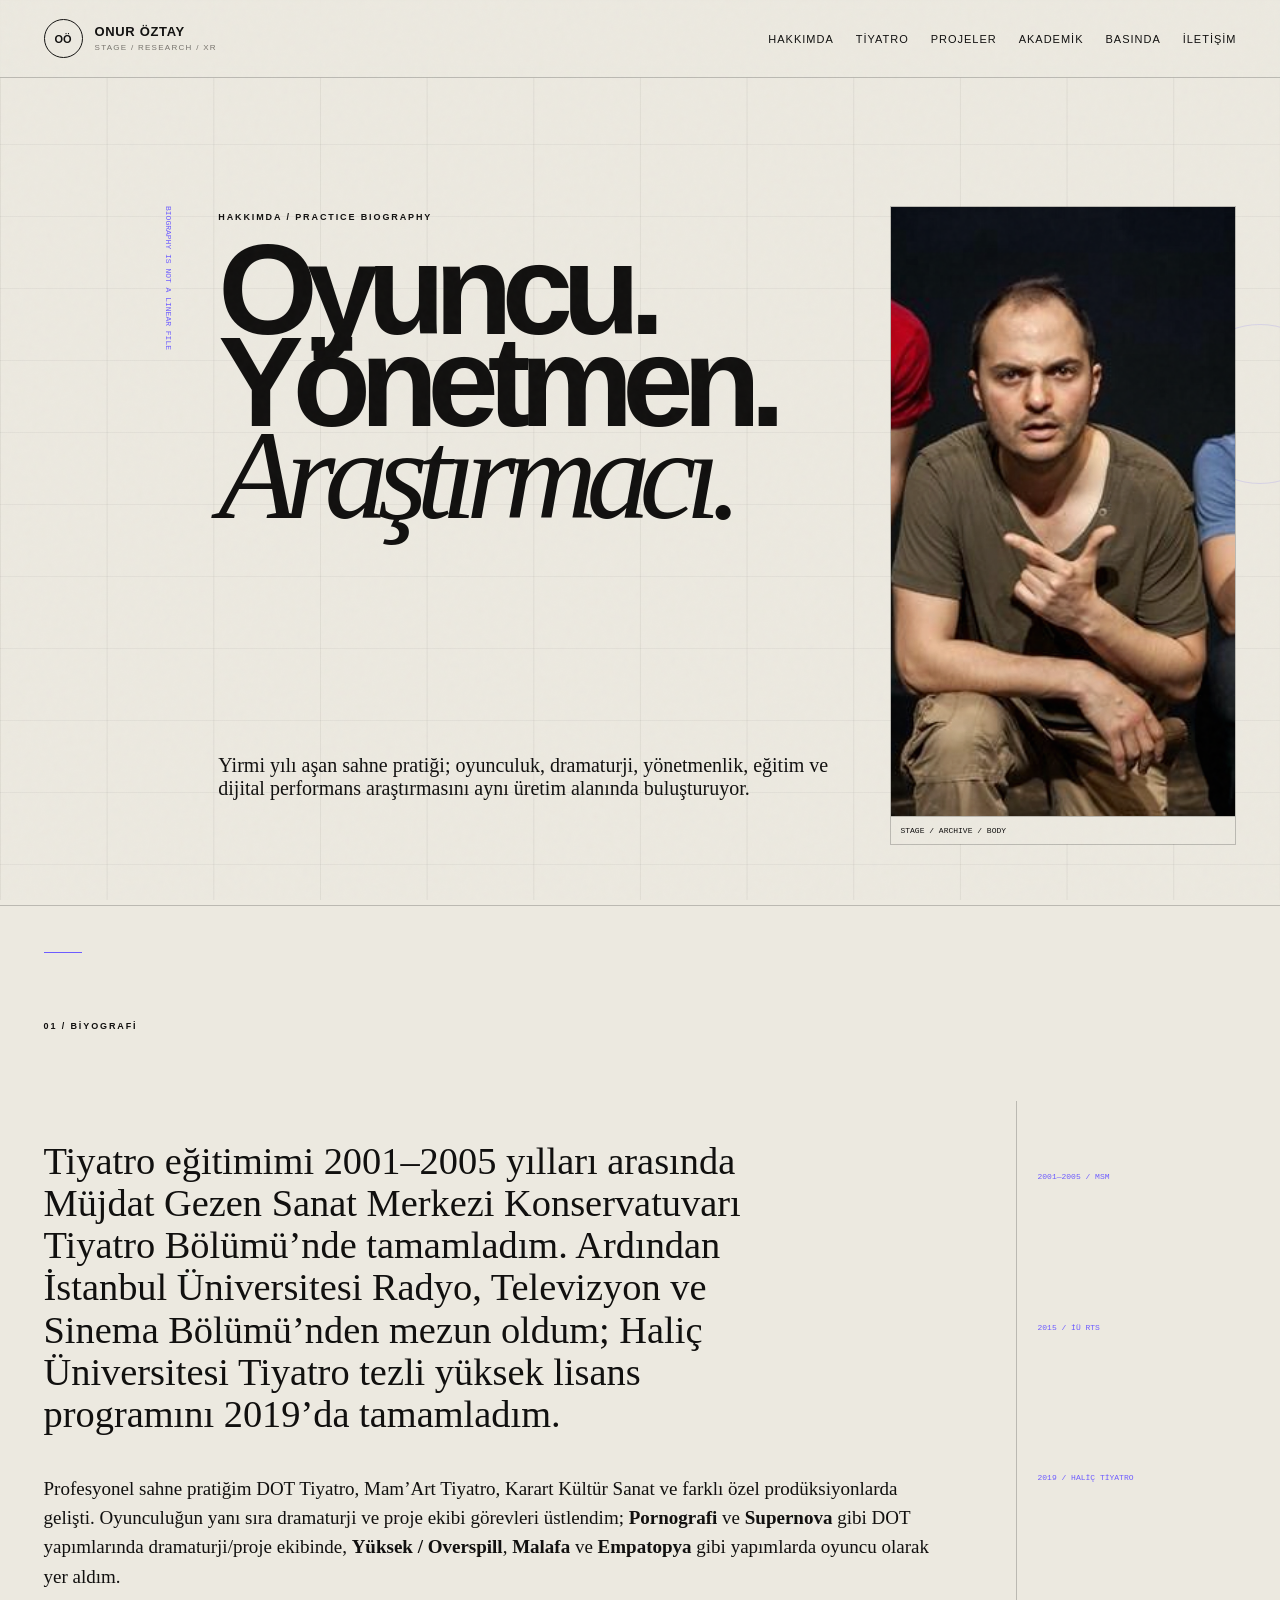
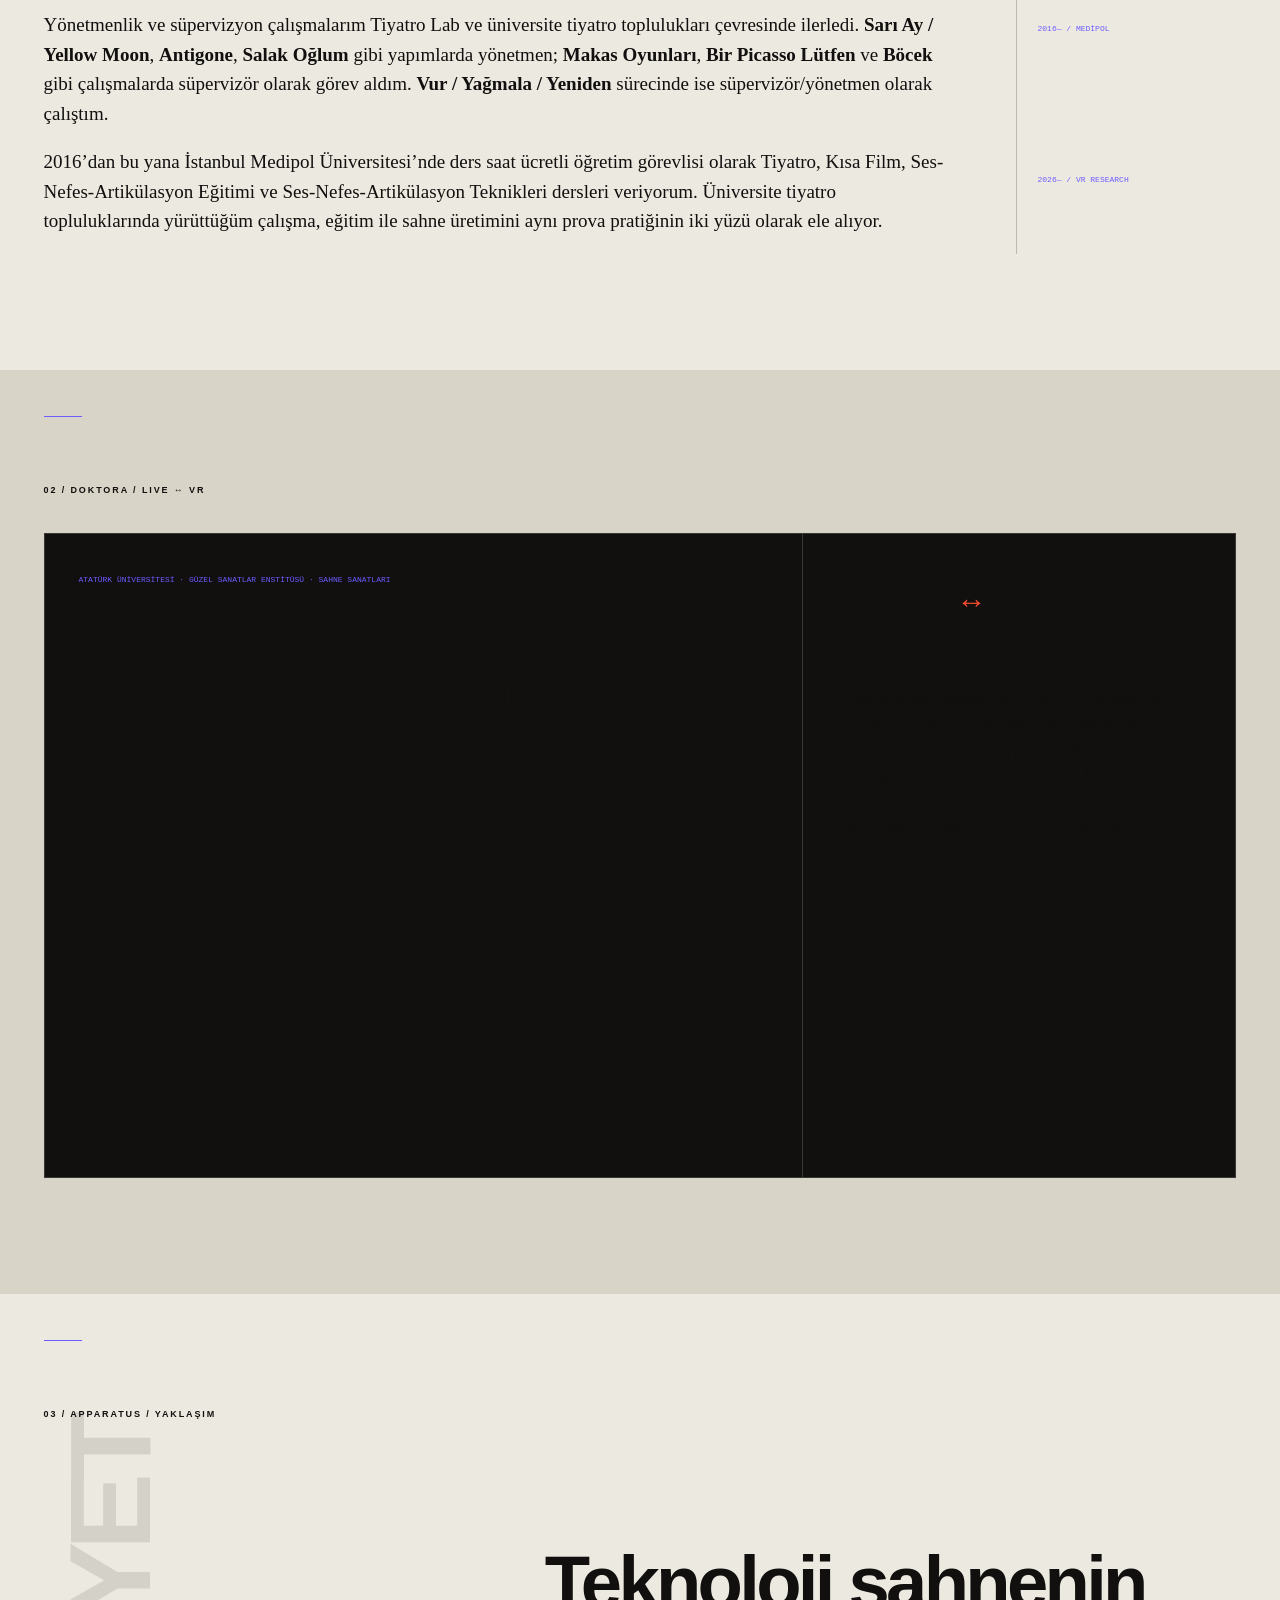
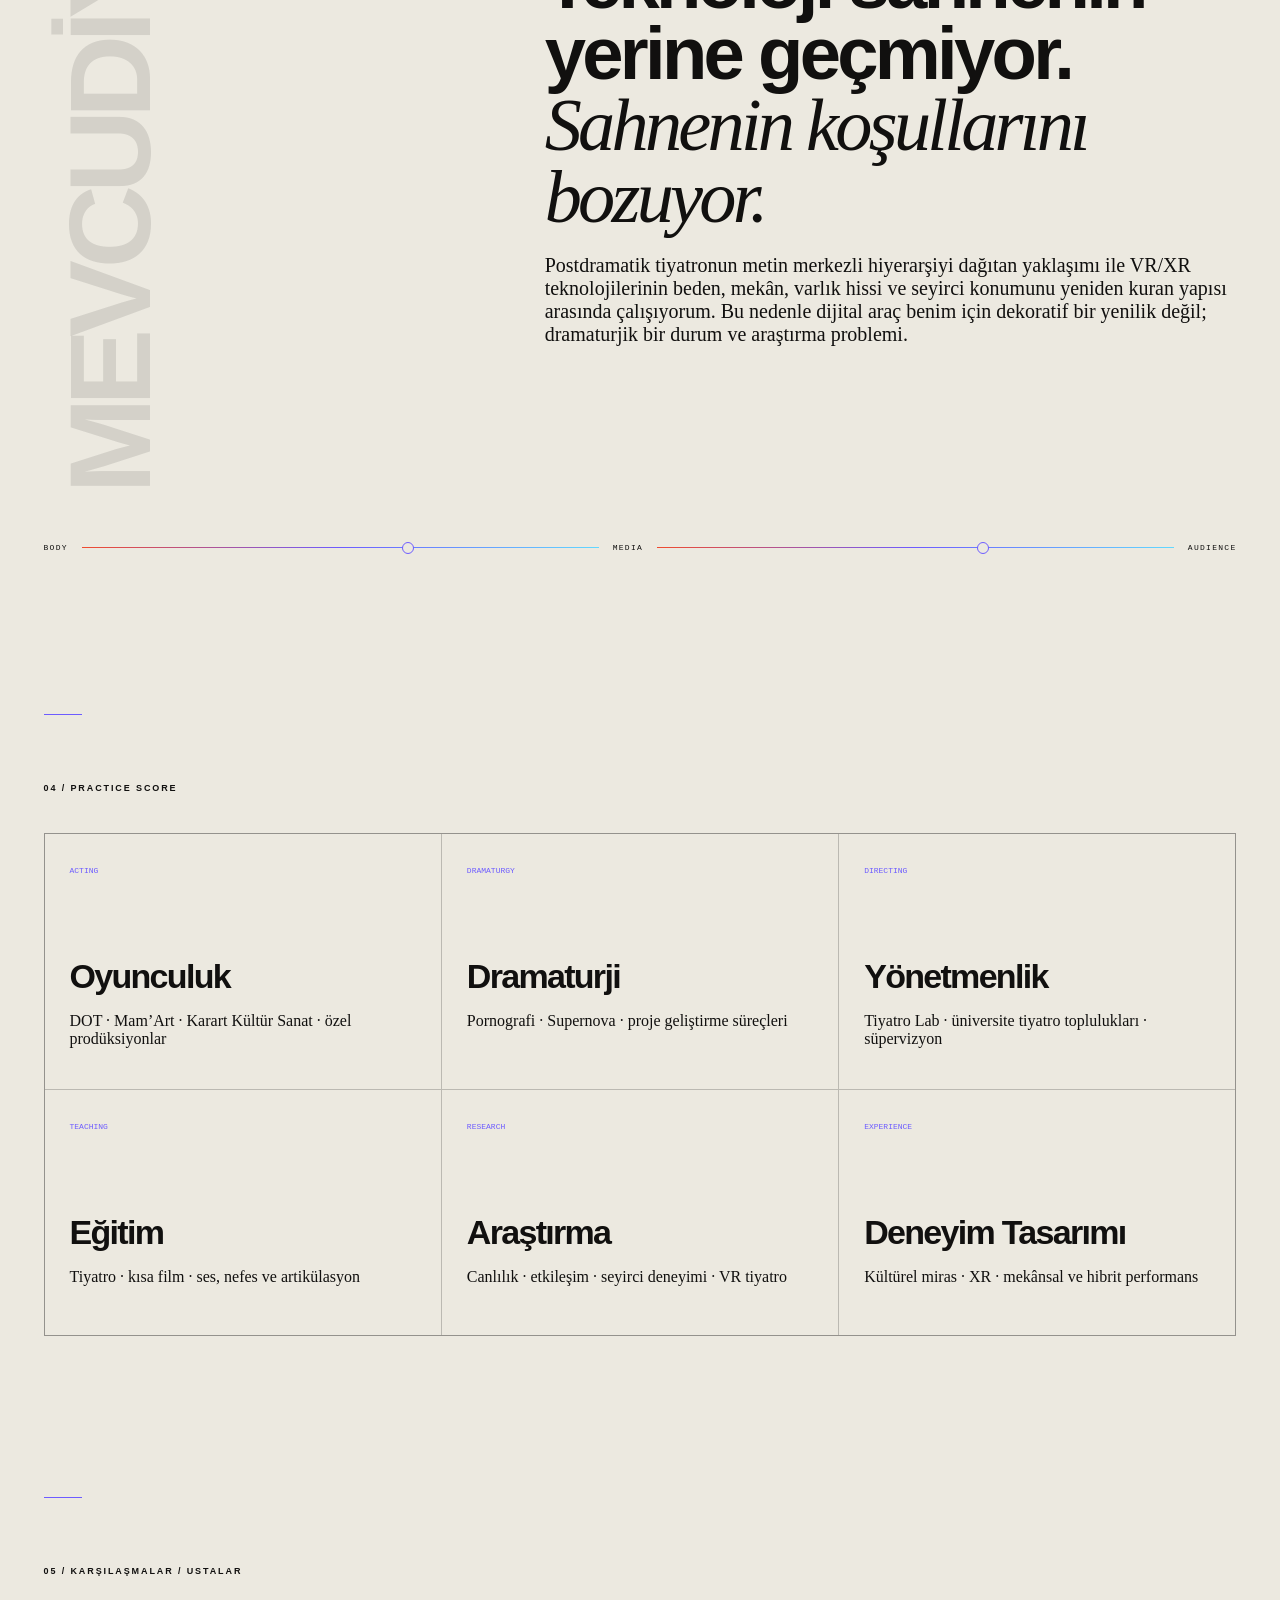
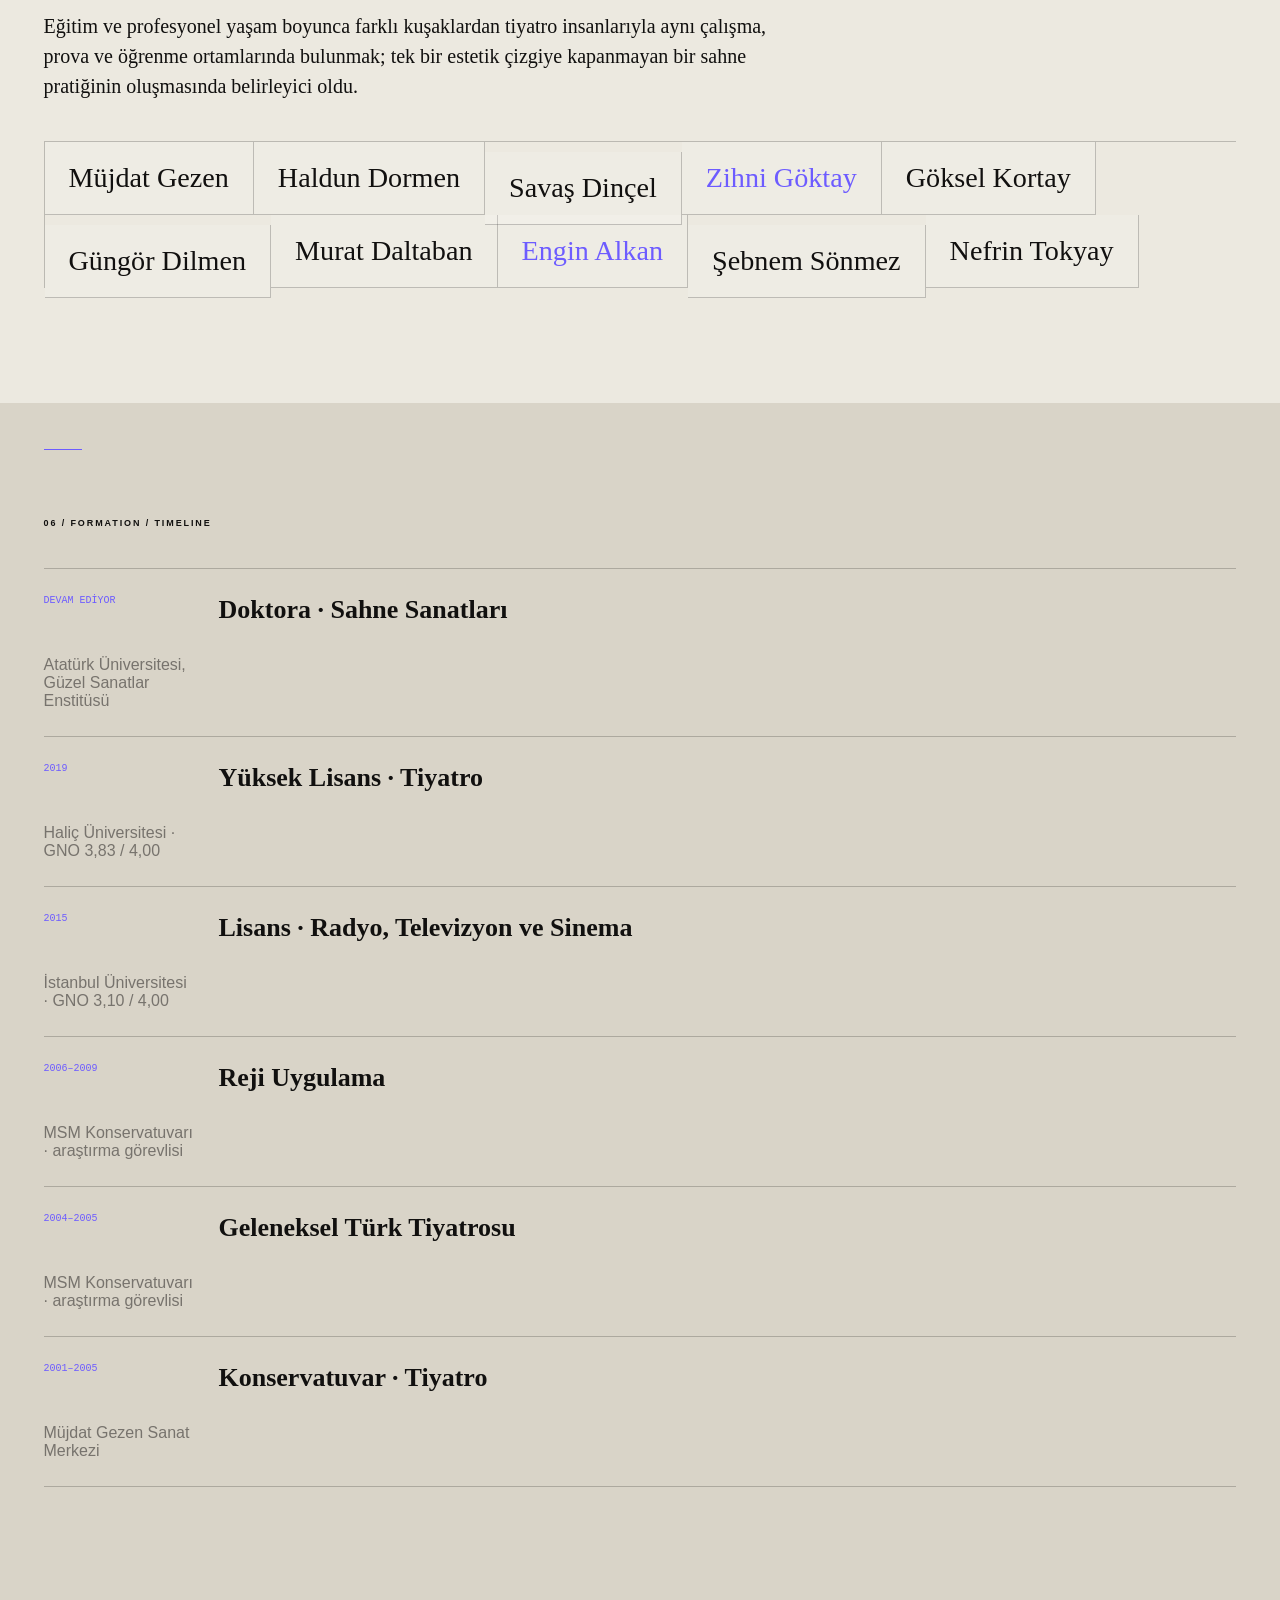
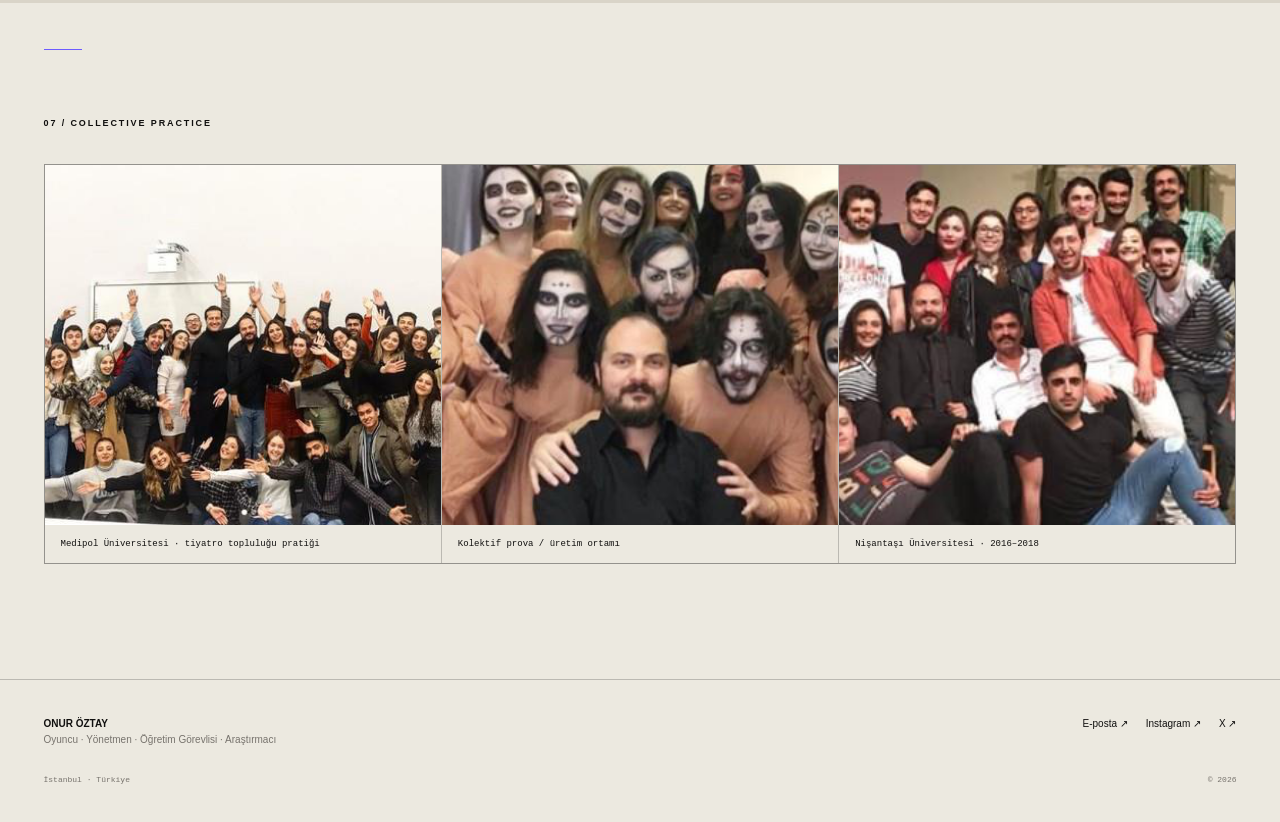
==== about.html @ aadb9308 "Add files via upload" ====
<!doctype html>
<html lang="tr">
<head>
<meta charset="utf-8"><meta name="viewport" content="width=device-width,initial-scale=1">
<meta name="theme-color" content="#11110f"><meta name="author" content="Onur Öztay">
<link rel="icon" href="[data-uri]" type="image/svg+xml"><style>

:root{
  --ink:#11100f; --paper:#ece9e0; --paper2:#d9d4c8; --ghost:#77736d;
  --acid:#6d5cff; --signal:#f04b2f; --electric:#62d8ff; --line:rgba(17,16,15,.22);
  --max:1440px; --pad:clamp(18px,3.4vw,54px);
}
*{box-sizing:border-box}
html{scroll-behavior:smooth}
body{margin:0;background:var(--paper);color:var(--ink);font-family:Arial,Helvetica,sans-serif;overflow-x:hidden}
a{color:inherit;text-decoration:none} img{display:block;max-width:100%}
em{font-family:Georgia,Times,serif;font-weight:400}
::selection{background:var(--acid);color:#fff}
.noise{position:fixed;inset:0;pointer-events:none;z-index:90;opacity:.06;background-image:url("data:image/svg+xml,%3Csvg viewBox='0 0 180 180' xmlns='http://www.w3.org/2000/svg'%3E%3Cfilter id='n'%3E%3CfeTurbulence type='fractalNoise' baseFrequency='.72' numOctaves='3' stitchTiles='stitch'/%3E%3C/filter%3E%3Crect width='100%25' height='100%25' filter='url(%23n)' opacity='.42'/%3E%3C/svg%3E")}
.viewport-grid{position:fixed;inset:0;pointer-events:none;z-index:-1;background-image:linear-gradient(to right,rgba(17,16,15,.055) 1px,transparent 1px),linear-gradient(to bottom,rgba(17,16,15,.04) 1px,transparent 1px);background-size:8.333vw 100%,100% 72px}
.cursor-orbit{position:fixed;width:160px;height:160px;border:1px solid rgba(109,92,255,.16);border-radius:50%;right:-60px;top:36vh;pointer-events:none;z-index:-1}
.site-header{height:78px;padding:0 var(--pad);display:flex;align-items:center;justify-content:space-between;border-bottom:1px solid var(--line);position:relative;z-index:50;background:rgba(236,233,224,.86);backdrop-filter:blur(12px)}
.brand{display:flex;align-items:center;gap:12px}.brand-disc{width:39px;height:39px;border:1px solid var(--ink);border-radius:50%;display:grid;place-items:center;font-size:11px;font-weight:800}.brand-stack{display:grid;line-height:1}.brand-stack b{font-size:13px;letter-spacing:.05em}.brand-stack small{margin-top:6px;font-size:8px;letter-spacing:.16em;color:var(--ghost)}
.site-nav{display:flex;gap:22px;font-size:11px;letter-spacing:.09em;text-transform:uppercase}.site-nav a{position:relative}.site-nav a:after{content:"";position:absolute;left:0;right:100%;bottom:-5px;height:1px;background:var(--acid);transition:.25s}.site-nav a:hover:after{right:0}
.menu-toggle{display:none;background:none;border:0;width:42px;height:42px}.menu-toggle span{display:block;border-top:1px solid var(--ink);margin:8px 0}

.hero{min-height:calc(100svh - 78px);padding:clamp(44px,7vw,108px) var(--pad) 34px;max-width:var(--max);margin:auto;display:grid;grid-template-columns:1.1fr .72fr;gap:clamp(30px,6vw,92px);align-items:center;position:relative}
.hero-copy{position:relative;z-index:2}.eyebrow,.section-index{font-size:9px;letter-spacing:.21em;text-transform:uppercase;font-weight:700}.hero-question{font-size:10px;letter-spacing:.14em;color:var(--acid);margin-top:28px}
.hero h1,.page-hero h1,.contact-hero h1{font-size:clamp(58px,7.7vw,126px);line-height:.84;letter-spacing:-.062em;margin:24px 0 34px;font-weight:800}.hero h1 em,.page-hero h1 em,.contact-hero h1 em{font-weight:400}
.lead{font-family:Georgia,Times,serif;font-size:clamp(18px,1.65vw,27px);line-height:1.42;max-width:760px}.actions{display:flex;gap:10px;margin-top:34px;flex-wrap:wrap}.button{padding:14px 16px;border:1px solid var(--ink);font-size:10px;letter-spacing:.12em;text-transform:uppercase}.button.primary{background:var(--ink);color:var(--paper)}.button:hover{background:var(--acid);border-color:var(--acid);color:#fff}
.hero-portrait{margin:0;position:relative;transform:rotate(1.3deg)}.hero-portrait:before{content:"LIVE / IMAGE / TRACE";position:absolute;left:-24px;top:22px;writing-mode:vertical-rl;font-size:8px;letter-spacing:.18em;color:var(--acid)}.hero-portrait img{width:100%;aspect-ratio:4/5;object-fit:cover;filter:grayscale(.65) contrast(1.08)}.hero-portrait figcaption{font-size:8px;letter-spacing:.15em;margin-top:9px}
.hero-foot{grid-column:1/-1;display:flex;justify-content:space-between;border-top:1px solid var(--line);padding-top:12px;font-size:8px;letter-spacing:.18em}.hero-coordinate{position:absolute;right:var(--pad);bottom:88px;font-family:monospace;font-size:8px;color:var(--ghost)}.hero-fragment{position:absolute;font-weight:900;letter-spacing:-.05em;opacity:.11;pointer-events:none}.fragment-a{font-size:clamp(55px,10vw,160px);left:-1vw;bottom:16vh;transform:rotate(-90deg);transform-origin:left bottom}.fragment-b{font-size:clamp(34px,6vw,90px);right:-2vw;top:10vh;color:var(--acid)}

.ticker{overflow:hidden;border-top:1px solid var(--line);border-bottom:1px solid var(--line);background:var(--ink);color:var(--paper);font-size:10px;letter-spacing:.2em;white-space:nowrap}.ticker div{padding:13px 0;animation:marquee 26s linear infinite;width:max-content}@keyframes marquee{to{transform:translateX(-50%)}}

.section{padding:clamp(76px,9vw,145px) var(--pad);max-width:var(--max);margin:auto;position:relative}.section:before{content:"";position:absolute;left:var(--pad);top:46px;width:38px;border-top:1px solid var(--acid)}
.split{display:grid;grid-template-columns:1.15fr .65fr;gap:clamp(34px,8vw,120px);margin-top:34px}.split h2,.section-head h2,.project-detail-grid h2,.apparatus-copy h2{font-size:clamp(42px,5.8vw,88px);line-height:.96;letter-spacing:-.05em;margin:0}.copy{font-family:Georgia,Times,serif;font-size:18px;line-height:1.55}.copy p:first-child{margin-top:0}.text-link{display:inline-block;margin-top:18px;font-family:Arial,sans-serif;font-size:10px;letter-spacing:.14em;text-transform:uppercase;border-bottom:1px solid}

.dark-band{max-width:none;background:var(--ink);color:var(--paper);padding-left:max(var(--pad),calc((100vw - var(--max))/2 + var(--pad)));padding-right:max(var(--pad),calc((100vw - var(--max))/2 + var(--pad)))}.dark-band:before{border-color:var(--electric)}
.section-head{display:flex;justify-content:space-between;align-items:end;gap:24px;margin:34px 0 48px}
.work-grid{display:grid;grid-template-columns:1.3fr .7fr;gap:16px}.work-card{position:relative;min-height:360px;overflow:hidden;background:#222}.work-card.large{grid-row:span 2}.work-card img{width:100%;height:100%;object-fit:cover;filter:grayscale(.45);transition:.5s}.work-card:hover img{transform:scale(1.025);filter:grayscale(0)}.work-overlay{position:absolute;inset:auto 0 0;padding:22px;background:linear-gradient(transparent,rgba(0,0,0,.78));color:#fff}.work-overlay span{font-size:8px;letter-spacing:.13em}.work-overlay h3{font-family:Georgia,Times,serif;font-size:clamp(25px,3vw,42px);margin:8px 0 3px}.work-overlay p{font-size:10px;letter-spacing:.12em;text-transform:uppercase}

.projects-preview .project-strips{margin-top:45px;border-top:1px solid var(--line)}.project-strips a{display:grid;grid-template-columns:56px 1fr 1fr 30px;gap:15px;align-items:center;padding:24px 0;border-bottom:1px solid var(--line)}.project-strips strong{font-family:Georgia,serif;font-size:clamp(25px,3vw,42px)}.project-strips small{color:var(--ghost);letter-spacing:.08em;text-transform:uppercase}

.statement{background:var(--acid);color:#fff;padding:58px var(--pad);max-width:none}.statement>span{font-size:9px;letter-spacing:.19em}.statement-grid{max-width:var(--max);margin:auto;display:grid;grid-template-columns:1.25fr .55fr;gap:50px;align-items:center}.statement blockquote{font-family:Georgia,serif;font-size:clamp(34px,5.2vw,72px);line-height:1.04;margin:30px 0}.statement-diagram{aspect-ratio:1;position:relative;border:1px solid rgba(255,255,255,.5);border-radius:50%}.statement-diagram i{position:absolute;font-style:normal;font-size:8px;letter-spacing:.12em}.statement-diagram i:nth-child(1){left:50%;top:-5px}.statement-diagram i:nth-child(2){right:-20px;top:50%}.statement-diagram i:nth-child(3){left:50%;bottom:-5px}.statement-diagram i:nth-child(4){left:-20px;top:50%}.statement-diagram b{position:absolute;inset:22%;border:1px dashed #fff;transform:rotate(45deg)}

.page-hero,.contact-hero{padding:clamp(68px,8vw,125px) var(--pad) 80px;max-width:var(--max);margin:auto;border-bottom:1px solid var(--line)}.page-hero.compact{padding-bottom:50px}.page-hero .lead{max-width:920px}.page-hero:after{content:"// DOCUMENT / TRACE / 2026";display:block;margin-top:45px;font:8px monospace;color:var(--ghost)}
.bio-layout{display:grid;grid-template-columns:.72fr 1fr;gap:clamp(36px,8vw,110px);align-items:start}.bio-photo{margin:0;position:sticky;top:100px}.bio-photo img{filter:grayscale(.65);transform:rotate(-1.2deg)}.bio-text{font-family:Georgia,Times,serif;font-size:18px;line-height:1.6}.bio-text .lead{font-size:clamp(23px,2.7vw,38px)}
.light{background:var(--paper2);max-width:none;padding-left:max(var(--pad),calc((100vw - var(--max))/2 + var(--pad)));padding-right:max(var(--pad),calc((100vw - var(--max))/2 + var(--pad)))}
.timeline{margin-top:46px;border-top:1px solid var(--line)}.timeline article,.credit-list article{display:grid;grid-template-columns:150px 1fr;gap:25px;border-bottom:1px solid var(--line);padding:26px 0}.timeline time,.credit-list time{font:10px monospace;color:var(--acid)}.timeline h3,.credit-list h3{font-family:Georgia,serif;font-size:26px;margin:0}.timeline p,.credit-list p{margin:6px 0 0;color:var(--ghost)}
.postdramatic-statement{overflow:hidden}.apparatus-grid{display:grid;grid-template-columns:.75fr 1.15fr;gap:50px;align-items:center;min-height:520px}.apparatus-word{font-size:clamp(55px,9vw,150px);font-weight:900;letter-spacing:-.07em;writing-mode:vertical-rl;transform:rotate(180deg);color:rgba(17,16,15,.11)}.apparatus-copy p{font-family:Georgia,serif;font-size:20px;max-width:700px}.apparatus-axis{grid-column:1/-1;display:flex;align-items:center;gap:14px;font:8px monospace;letter-spacing:.16em}.apparatus-axis b{height:1px;background:linear-gradient(90deg,var(--signal),var(--acid),var(--electric));flex:1;position:relative}.apparatus-axis b:after{content:"";width:10px;height:10px;border:1px solid var(--acid);border-radius:50%;position:absolute;left:62%;top:-5px;background:var(--paper)}
.encounter-cloud{display:flex;flex-wrap:wrap;gap:0;margin-top:40px;border-top:1px solid var(--line);border-left:1px solid var(--line)}.encounter-cloud span{font-family:Georgia,serif;font-size:clamp(20px,2.2vw,34px);padding:20px 24px;border-right:1px solid var(--line);border-bottom:1px solid var(--line);background:rgba(255,255,255,.14)}.encounter-cloud span:nth-child(3n){transform:translateY(10px)}.encounter-cloud span:nth-child(4n){color:var(--acid)}

.theatre-feature{padding-top:60px;padding-bottom:60px}.feature-grid{display:grid;grid-template-columns:1fr 1fr;gap:clamp(35px,7vw,90px);align-items:center}.feature-grid.reverse img{order:-1}.feature-grid img{aspect-ratio:4/3;object-fit:cover;filter:grayscale(.55)}.feature-grid h2{font-size:clamp(42px,6vw,80px);line-height:.94;letter-spacing:-.05em}.tags{display:flex;gap:8px;flex-wrap:wrap;margin-top:20px}.tags span{border:1px solid var(--line);padding:8px 10px;font-size:8px;letter-spacing:.12em;text-transform:uppercase}.gallery-row{display:grid;grid-template-columns:1.1fr .9fr .8fr;gap:12px;margin-bottom:40px}.gallery-row figure{margin:0}.gallery-row img{aspect-ratio:4/3;object-fit:cover;filter:grayscale(.45)}.gallery-row figcaption{font:9px monospace;margin-top:8px}.compact-list{margin-top:35px}.role-score{display:flex;gap:0;margin-top:44px;border:1px solid var(--line);width:max-content;max-width:100%;overflow:auto}.role-score span{padding:10px 14px;border-right:1px solid var(--line);font-size:8px;letter-spacing:.12em;white-space:nowrap}
.media-grid{display:grid;grid-template-columns:1fr 1fr;gap:14px}.media-grid figure{margin:0}.media-grid img{aspect-ratio:16/10;object-fit:cover;filter:grayscale(.55)}.media-grid figcaption{display:flex;justify-content:space-between;margin-top:8px;font-size:10px}.mini-credits{display:flex;flex-wrap:wrap;gap:8px;margin-top:35px}.mini-credits span{border:1px solid rgba(255,255,255,.25);padding:9px 11px;font-size:9px}

.project-legend{display:flex;gap:0;margin-top:35px;width:max-content;max-width:100%;overflow:auto;border:1px solid var(--line)}.project-legend span{padding:9px 14px;border-right:1px solid var(--line);font:8px monospace}
.project-cards{display:grid;grid-template-columns:repeat(2,1fr);gap:1px;background:var(--line);border:1px solid var(--line)}.project-card{background:var(--paper);display:grid;grid-template-columns:.75fr 1.25fr;min-height:290px}.project-card>div:last-child{padding:28px}.project-card small{font-size:8px;letter-spacing:.12em;color:var(--ghost)}.project-card h2{font-family:Georgia,serif;font-size:clamp(28px,3.2vw,50px);line-height:.98;margin:45px 0 12px}.project-card p{font-family:Georgia,serif;font-size:16px;line-height:1.5}
.project-art{position:relative;overflow:hidden;background:#171717;color:#fff;min-height:220px}.project-art:before,.project-art:after{content:"";position:absolute;border:1px solid currentColor;opacity:.35}.project-art:before{width:70%;height:70%;left:15%;top:15%;transform:rotate(18deg)}.project-art:after{width:38%;height:38%;left:30%;top:30%;border-radius:50%}.project-art span{position:absolute;left:15px;top:15px;font:8px monospace;letter-spacing:.14em;z-index:2}.project-art i{position:absolute;left:0;right:0;top:50%;height:1px;background:currentColor;opacity:.5}.project-art.xlimbo{background:linear-gradient(145deg,#0e0e10,#312a80);color:#8be7ff}.project-art.hezarfen{background:linear-gradient(160deg,#d9d1bd,#4f7192);color:#181818}.project-art.karagoz,.project-art.karagoz3005{background:radial-gradient(circle at 55% 45%,#e7c257 0 13%,#151515 14% 100%);color:#f3e4a9}.project-art.mahalle{background:linear-gradient(135deg,#d7d1c1,#e15b3d);color:#222}.project-art.gs{background:linear-gradient(135deg,#7e0914,#f0a31b);color:#fff}.project-art.lab{background:linear-gradient(135deg,#080808,#444);color:#fff}
.project-detail-hero{max-width:var(--max);margin:auto;padding:90px var(--pad);display:grid;grid-template-columns:1.15fr .85fr;gap:70px;align-items:center}.project-detail-hero h1{font-size:clamp(54px,8vw,112px);line-height:.87;letter-spacing:-.06em;margin:20px 0}.detail-art{min-height:520px;box-shadow:28px 28px 0 rgba(109,92,255,.13)}.wire-a,.wire-b{position:absolute!important;display:block;border:1px dashed currentColor;opacity:.45}.wire-a{inset:12%;transform:perspective(300px) rotateX(58deg) rotateZ(18deg)}.wire-b{inset:24%;border-radius:50%;transform:translateZ(20px)}.depth-label{position:absolute;right:10px;bottom:10px;font:8px monospace;font-style:normal;opacity:.75}.project-detail-grid{display:grid;grid-template-columns:.85fr 1.15fr;gap:80px}.big-note{font-family:Georgia,serif;font-size:clamp(24px,3vw,42px);max-width:1000px}

.research-map-section{background:#111;color:#eee;max-width:none;padding-left:max(var(--pad),calc((100vw - var(--max))/2 + var(--pad)));padding-right:max(var(--pad),calc((100vw - var(--max))/2 + var(--pad)))}.research-map{height:500px;max-width:1000px;margin:50px auto 0;position:relative;border:1px solid rgba(255,255,255,.18);background:linear-gradient(rgba(255,255,255,.04) 1px,transparent 1px),linear-gradient(90deg,rgba(255,255,255,.04) 1px,transparent 1px);background-size:50px 50px}.research-map .node{position:absolute;padding:9px 12px;border:1px solid rgba(255,255,255,.4);font:9px monospace;background:#111}.n1{left:8%;top:16%}.n2{right:12%;top:20%;color:#8be7ff}.n3{left:44%;top:44%;color:#ff725d}.n4{left:15%;bottom:15%}.n5{right:16%;bottom:13%}.research-map .line{position:absolute;height:1px;background:rgba(255,255,255,.32);transform-origin:left}.l1{width:45%;left:15%;top:21%;transform:rotate(20deg)}.l2{width:38%;left:50%;top:48%;transform:rotate(-35deg)}.l3{width:36%;left:20%;top:75%;transform:rotate(-30deg)}.l4{width:34%;left:48%;top:48%;transform:rotate(42deg)}

.press-list{display:grid;grid-template-columns:repeat(2,1fr);gap:1px;background:var(--line);border:1px solid var(--line)}.press-list a{background:var(--paper);padding:28px;min-height:280px}.press-list span{font:8px monospace;color:var(--acid)}.press-list h2{font-family:Georgia,serif;font-size:clamp(26px,3vw,45px);margin:55px 0 15px}.press-list p{font-family:Georgia,serif;line-height:1.5}.press-list b{font-size:9px;letter-spacing:.1em}
.contact-hero{min-height:60vh}.contact-cards{display:grid;grid-template-columns:repeat(3,1fr);gap:1px;background:var(--line)}.contact-cards a{background:var(--paper);padding:30px;min-height:180px;display:grid;align-content:space-between}.contact-cards span{font:8px monospace}.contact-cards strong{font-family:Georgia,serif;font-size:22px}.privacy-note{font-size:10px;color:var(--ghost);margin-top:20px}

.site-footer{max-width:var(--max);margin:auto;border-top:1px solid var(--line);padding:38px var(--pad);display:grid;grid-template-columns:1fr auto;gap:30px;font-size:10px}.site-footer>div:first-child strong,.site-footer>div:first-child span{display:block}.site-footer>div:first-child span{color:var(--ghost);margin-top:5px}.footer-social{display:flex;gap:18px}.footer-meta{grid-column:1/-1;display:flex;justify-content:space-between;color:var(--ghost);font:8px monospace}

@media(max-width:900px){
 .site-nav{display:none;position:absolute;left:0;right:0;top:78px;background:var(--paper);padding:26px var(--pad);border-bottom:1px solid var(--line);flex-direction:column;font-size:22px;z-index:40}.site-nav.open{display:flex}.menu-toggle{display:block}
 .hero{grid-template-columns:1fr;padding-top:56px}.hero-portrait{max-width:72vw;margin-left:auto}.hero-fragment{display:none}
 .split,.bio-layout,.apparatus-grid,.feature-grid,.project-detail-grid,.project-detail-hero{grid-template-columns:1fr}
 .bio-photo{position:relative;top:auto;max-width:70vw}
 .apparatus-word{writing-mode:initial;transform:none;font-size:18vw}
 .statement-grid{grid-template-columns:1fr}.statement-diagram{max-width:260px}
 .project-cards{grid-template-columns:1fr}.project-card{grid-template-columns:.65fr 1.35fr}
 .work-grid{grid-template-columns:1fr 1fr}.work-card.large{grid-column:1/-1;grid-row:auto}
}
@media(max-width:620px){
 :root{--pad:18px}.site-header{height:68px}.site-nav{top:68px}.brand-stack small{display:none}
 .hero{min-height:auto;padding-bottom:26px}.hero h1,.page-hero h1,.contact-hero h1{font-size:clamp(51px,16vw,78px);line-height:.88}
 .hero-portrait{max-width:86vw}.hero-foot{font-size:7px}.hero-coordinate{display:none}
 .section{padding-top:78px;padding-bottom:78px}.section:before{top:30px}
 .split h2,.section-head h2,.apparatus-copy h2{font-size:42px}
 .section-head{display:block}.section-head .text-link{margin-top:15px}
 .work-grid,.gallery-row,.media-grid,.press-list,.contact-cards{grid-template-columns:1fr}
 .project-strips a{grid-template-columns:36px 1fr 22px}.project-strips small{grid-column:2/3}.project-card{grid-template-columns:1fr}.project-card .project-art{min-height:160px}.project-card h2{margin-top:24px}
 .timeline article,.credit-list article{grid-template-columns:86px 1fr;gap:15px}.timeline h3,.credit-list h3{font-size:22px}
 .feature-grid.reverse img{order:0}.feature-grid img{aspect-ratio:1.1}
 .detail-art{min-height:320px}.research-map{height:430px}.statement{padding-left:18px;padding-right:18px}
 .contact-cards a{min-height:140px}.site-footer{grid-template-columns:1fr}.footer-social{flex-wrap:wrap}.footer-meta{grid-column:auto}
}


/* MASTER v2 — deeper editorial / postdramatic layers */
.project-archive-section{border-top:1px solid var(--line)}
.archive-intro{display:grid;grid-template-columns:1.1fr .7fr;gap:60px;margin-top:35px;align-items:end}
.archive-intro h2{font-size:clamp(40px,5.4vw,78px);line-height:.98;letter-spacing:-.045em;margin:0}
.archive-intro p{font-family:Georgia,serif;font-size:17px;line-height:1.55}
.archive-projects{border-top:1px solid var(--line);margin-top:45px}
.archive-projects a{display:grid;grid-template-columns:150px 1fr 30px;gap:20px;align-items:center;padding:24px 0;border-bottom:1px solid var(--line)}
.archive-projects span{font:8px monospace;color:var(--ghost)}
.archive-projects strong{font-family:Georgia,serif;font-size:clamp(24px,3vw,40px)}

.project-apparatus-section{overflow:hidden}
.project-apparatus{margin-top:45px;min-height:480px;border:1px solid var(--line);position:relative;padding:42px;background:linear-gradient(135deg,rgba(255,255,255,.16),rgba(109,92,255,.05))}
.apparatus-stage{display:grid;grid-template-columns:auto 1fr auto 1fr auto;align-items:center;gap:15px;margin-top:120px;font:9px monospace;letter-spacing:.12em}
.apparatus-stage i{height:1px;background:linear-gradient(90deg,var(--signal),var(--acid),var(--electric));position:relative}
.apparatus-stage i:after{content:"";position:absolute;right:0;top:-4px;width:8px;height:8px;border:1px solid currentColor;border-radius:50%;background:var(--paper)}
.apparatus-depth{position:absolute;right:6%;top:40px;width:240px;height:180px;perspective:400px}
.apparatus-depth b{position:absolute;inset:20px;border:1px solid rgba(17,16,15,.25);transform:rotateX(58deg) rotateZ(25deg)}
.apparatus-depth b:nth-child(2){inset:45px}.apparatus-depth b:nth-child(3){inset:70px}
.apparatus-depth em{position:absolute;right:0;bottom:0;font:8px monospace;font-style:normal;color:var(--ghost)}
.project-apparatus>p{position:absolute;left:42px;bottom:35px;max-width:570px;font-family:Georgia,serif;font-size:20px;line-height:1.45}
.apparatus-xlimbo{background:linear-gradient(135deg,#0e0e12,#2c2864);color:#eee}.apparatus-xlimbo .apparatus-stage i{background:linear-gradient(90deg,#ff725d,#6d5cff,#62d8ff)}
.apparatus-hezarfen{background:linear-gradient(150deg,#ddd4c3,#aec6dc)}
.apparatus-karagoz3005{background:radial-gradient(circle at 78% 35%,rgba(232,194,73,.55),transparent 18%),#181818;color:#eee}
.apparatus-karagoz{background:linear-gradient(145deg,#1b1710,#c49b38);color:#f5ead0}
.apparatus-tiyatrolab{background:linear-gradient(135deg,#e9e5dc,#9b9b9b)}

.thesis-section{background:var(--paper2);max-width:none;padding-left:max(var(--pad),calc((100vw - var(--max))/2 + var(--pad)));padding-right:max(var(--pad),calc((100vw - var(--max))/2 + var(--pad)))}
.thesis-layout{display:grid;grid-template-columns:.45fr 1.4fr;gap:70px;align-items:start;margin-top:40px}
.thesis-index{font-size:clamp(65px,10vw,155px);font-weight:900;letter-spacing:-.08em;line-height:.72;color:rgba(17,16,15,.1)}
.thesis-copy h2{font-size:clamp(34px,4.5vw,67px);line-height:1;letter-spacing:-.04em;margin:0}
.thesis-copy>p{font-family:Georgia,serif;font-size:19px;line-height:1.55;max-width:760px}
.thesis-axis{display:flex;align-items:center;gap:14px;font:8px monospace;margin-top:45px}
.thesis-axis b{height:1px;background:var(--ink);flex:1;position:relative}
.thesis-axis i{position:absolute;width:14px;height:14px;border-radius:50%;border:1px solid var(--acid);left:57%;top:-7px;background:var(--paper2)}

.academic-trace{margin-top:45px;border-left:1px solid var(--line);padding-left:28px}
.academic-trace article{position:relative;display:grid;grid-template-columns:130px 1fr;gap:25px;padding:0 0 38px}
.academic-trace article:before{content:"";position:absolute;left:-34px;top:5px;width:10px;height:10px;border:1px solid var(--acid);border-radius:50%;background:var(--paper)}
.academic-trace time{font:9px monospace;color:var(--acid)}
.academic-trace h3{font-family:Georgia,serif;font-size:25px;margin:0}
.academic-trace p{margin:7px 0 0;color:var(--ghost)}

.press-map-section{background:var(--paper2);max-width:none;padding-left:max(var(--pad),calc((100vw - var(--max))/2 + var(--pad)));padding-right:max(var(--pad),calc((100vw - var(--max))/2 + var(--pad)))}
.press-map{height:360px;position:relative;margin-top:40px;border:1px solid var(--line);overflow:hidden}
.press-map span{position:absolute;font:9px monospace;border:1px solid var(--ink);padding:8px 10px;background:var(--paper2);z-index:2}
.pm-stage{left:8%;top:20%}.pm-academic{right:12%;top:18%;color:var(--acid)}.pm-audio{left:38%;bottom:16%}.pm-archive{right:8%;bottom:20%}
.press-map i{position:absolute;left:15%;top:27%;width:65%;height:1px;background:var(--ink);transform-origin:left}
.press-map i:nth-of-type(1){transform:rotate(8deg)}.press-map i:nth-of-type(2){transform:rotate(35deg);width:36%}.press-map i:nth-of-type(3){left:45%;top:75%;width:42%;transform:rotate(-18deg)}

.trace-section{overflow:hidden}
.trace-line{display:flex;gap:0;margin-top:45px;min-width:max-content;border-top:1px solid var(--line);border-bottom:1px solid var(--line)}
.trace-line article{width:230px;padding:24px 20px 28px;border-right:1px solid var(--line);display:grid;gap:9px}
.trace-line time{font:9px monospace;color:var(--acid)}
.trace-line strong{font-family:Georgia,serif;font-size:23px;line-height:1.05}
.trace-line span{font-size:8px;letter-spacing:.1em;color:var(--ghost);text-transform:uppercase}

@media(max-width:760px){
 .archive-intro,.thesis-layout{grid-template-columns:1fr}
 .archive-projects a{grid-template-columns:100px 1fr 20px}
 .project-apparatus{min-height:430px;padding:24px}
 .apparatus-stage{grid-template-columns:1fr;gap:8px;margin-top:140px}
 .apparatus-stage i{width:1px;height:30px;margin-left:12px;background:linear-gradient(var(--signal),var(--acid),var(--electric))}
 .apparatus-depth{width:180px;height:140px;right:0}
 .project-apparatus>p{left:24px;right:24px;bottom:24px;font-size:17px}
 .academic-trace article{grid-template-columns:85px 1fr}
 .trace-section{overflow:auto}
}

/* MASTER v3 — source-audited archive */
.audited-archive{max-width:none;padding-left:max(var(--pad),calc((100vw - var(--max))/2 + var(--pad)));padding-right:max(var(--pad),calc((100vw - var(--max))/2 + var(--pad)));background:#d8d3c7}
.archive-columns{display:grid;grid-template-columns:1fr 1fr;gap:1px;background:var(--line);border:1px solid var(--line);margin-top:42px}
.archive-columns>div{background:var(--paper);padding:30px}
.archive-columns>div>h2{font-size:clamp(30px,4vw,55px);letter-spacing:-.04em;margin:0 0 30px}
.archive-columns .credit-list article{grid-template-columns:100px 1fr}
.credit-list article.corrected{background:rgba(109,92,255,.07);margin:0 -15px;padding-left:15px;padding-right:15px}
.credit-list article.corrected small{font:8px monospace;color:var(--acid);letter-spacing:.08em}
.publication-grid{display:grid;grid-template-columns:1fr 1fr;gap:1px;background:var(--line);border:1px solid var(--line);margin-top:42px}
.publication-grid article{background:var(--paper);padding:34px}
.publication-grid span{font:8px monospace;color:var(--acid)}
.publication-grid h2{font-family:Georgia,serif;font-size:clamp(25px,3vw,42px);line-height:1.08;margin:40px 0 18px}
.publication-grid p{font-family:Georgia,serif;line-height:1.55}
.source-discipline{font:9px monospace;color:var(--ghost);margin-top:18px}
.film-trace{display:grid;grid-template-columns:1.2fr .8fr;gap:60px;align-items:end;margin-top:40px}
.film-trace h2{font-size:clamp(42px,6vw,84px);letter-spacing:-.05em;line-height:.95;margin:10px 0 18px}
.film-trace p{font-family:Georgia,serif;font-size:18px;max-width:700px}
.festival-stack{display:grid;border-top:1px solid var(--line)}
.festival-stack span{padding:14px 0;border-bottom:1px solid var(--line);font:9px monospace}
@media(max-width:760px){.archive-columns,.publication-grid,.film-trace{grid-template-columns:1fr}.archive-columns>div{padding:20px}.archive-columns .credit-list article{grid-template-columns:80px 1fr}}

/* MASTER v4 — portfolio-image mapped archive */
.archive-intro{display:grid;grid-template-columns:1.25fr .75fr;gap:50px;align-items:end;margin:36px 0}
.archive-intro h2{font-size:clamp(44px,7vw,110px);line-height:.87;letter-spacing:-.065em;margin:0}
.archive-intro h2 em{font-family:Georgia,serif;font-weight:400}
.archive-intro p{font-family:Georgia,serif;font-size:17px;line-height:1.6}
.visual-archive-grid{display:grid;grid-template-columns:repeat(3,1fr);gap:1px;background:var(--line);border:1px solid var(--line)}
.visual-archive-grid figure{margin:0;background:#111;position:relative;overflow:hidden;min-height:340px}
.visual-archive-grid figure.va-wide{grid-column:span 2}
.visual-archive-grid img{width:100%;height:100%;min-height:340px;object-fit:cover;display:block;filter:saturate(.82) contrast(1.03)}
.visual-archive-grid figcaption{position:absolute;left:0;right:0;bottom:0;padding:18px;background:linear-gradient(transparent,rgba(0,0,0,.88));color:#fff;display:grid;gap:4px}
.visual-archive-grid figcaption b{font-family:Georgia,serif;font-size:24px}
.visual-archive-grid figcaption span{font:9px monospace;letter-spacing:.06em}
.teaching-grid,.source-media-grid{display:grid;grid-template-columns:repeat(3,1fr);gap:1px;background:var(--line);border:1px solid var(--line);margin-top:36px}
.teaching-grid figure,.source-media-grid figure{margin:0;background:#111}
.teaching-grid img,.source-media-grid img{width:100%;height:360px;object-fit:cover;display:block}
.teaching-grid figcaption,.source-media-grid figcaption{padding:14px 16px;background:var(--paper);font:9px monospace}
.source-media-grid .sm-wide{grid-column:span 2}
.public-link-grid{display:grid;grid-template-columns:repeat(3,1fr);gap:1px;background:var(--line);border:1px solid var(--line);margin-top:36px}
.public-link-grid a{background:var(--paper);padding:28px;text-decoration:none;color:inherit;min-height:260px;display:flex;flex-direction:column;justify-content:space-between}
.public-link-grid a:hover{background:var(--ink);color:var(--paper)}
.public-link-grid span{font:8px monospace;color:var(--acid)}
.public-link-grid h2{font-family:Georgia,serif;font-size:34px;line-height:1;margin:30px 0 15px}
.public-link-grid p{font-family:Georgia,serif;line-height:1.45}
@media(max-width:760px){
 .archive-intro,.visual-archive-grid,.teaching-grid,.source-media-grid,.public-link-grid{grid-template-columns:1fr}
 .visual-archive-grid figure.va-wide,.source-media-grid .sm-wide{grid-column:auto}
 .visual-archive-grid figure,.visual-archive-grid img{min-height:280px}
 .teaching-grid img,.source-media-grid img{height:280px}
}

/* MASTER v5 — projects as postdramatic field, not marketing cards */
.project-manifesto-hero{min-height:82vh;padding:clamp(70px,10vw,150px) var(--pad) 60px;max-width:var(--max);margin:auto;display:grid;grid-template-columns:.5fr 2fr 1fr;gap:35px;align-items:end;border-bottom:1px solid var(--line)}
.pmh-code{font:8px monospace;color:var(--acid);align-self:start;writing-mode:vertical-rl}
.pmh-title>span{font:10px monospace;letter-spacing:.22em}.pmh-title>i{font-style:normal;margin:0 12px;color:var(--signal)}
.pmh-title h1{font-size:clamp(64px,10.5vw,168px);line-height:.78;letter-spacing:-.078em;margin:35px 0 0;font-weight:900}
.pmh-title h1 em{display:block;font-family:Georgia,serif;font-weight:400}
.pmh-note{font-family:Georgia,serif;font-size:18px;line-height:1.52}.pmh-note .project-legend{margin-top:40px}
.project-field{max-width:var(--max);margin:auto;padding:0 var(--pad);display:grid;grid-template-columns:repeat(12,1fr);gap:1px;background:var(--line)}
.field-project{background:var(--paper);min-height:560px;padding:30px;position:relative;overflow:hidden;display:flex;flex-direction:column;border:1px solid var(--line);margin:-1px 0 0 -1px}
.fp-xlimbo{grid-column:span 7;background:#101014;color:#ece9e0}.fp-hezarfen{grid-column:span 5;background:#d7d0c3}
.fp-k3005{grid-column:span 5;background:#171410;color:#eee}.fp-karagoz{grid-column:span 7;background:#cdb47a}
.fp-lab{grid-column:2/span 10;background:#e7e2d9}
.fp-index{position:absolute;right:20px;top:10px;font-size:clamp(70px,8vw,120px);font-weight:900;letter-spacing:-.08em;opacity:.08}
.fp-kicker{font:8px monospace;letter-spacing:.1em;color:var(--acid);margin-bottom:auto}
.field-project h2{font-size:clamp(44px,5.4vw,82px);line-height:.85;letter-spacing:-.06em;margin:80px 0 20px}.field-project h2 em{font-family:Georgia,serif;font-weight:400}
.field-project p{font-family:Georgia,serif;font-size:17px;line-height:1.45;max-width:580px}
.fp-arrow{position:absolute;right:24px;bottom:18px;font-style:normal;font-size:40px}
.fp-diagram{height:170px;position:relative;margin-top:40px;border-top:1px solid currentColor}
.fp-diagram b{position:absolute;border:1px solid currentColor;width:105px;height:105px;border-radius:50%;top:32px;opacity:.55}.fp-diagram b:nth-child(1){left:0}.fp-diagram b:nth-child(2){left:80px}.fp-diagram b:nth-child(3){left:160px}
.fp-diagram span{position:absolute;bottom:0;font:8px monospace}.fp-diagram span:nth-of-type(1){left:0}.fp-diagram span:nth-of-type(2){left:100px}.fp-diagram span:nth-of-type(3){left:205px}
.flight-axis,.lab-scores{display:flex;align-items:center;gap:12px;margin-top:55px;font:8px monospace}.flight-axis b{height:1px;flex:1;background:currentColor}.flight-axis i{font-size:32px;font-style:normal;color:var(--signal)}
.shadow-apparatus{margin-top:50px;display:grid;grid-template-columns:auto 1fr auto;align-items:center;gap:15px;font:8px monospace}.shadow-apparatus div{height:100px;background:repeating-linear-gradient(90deg,transparent 0 14px,currentColor 15px 16px);opacity:.18;transform:skewX(-22deg)}
.route-grid{height:160px;position:relative;margin-top:45px;border:1px solid currentColor}.route-grid i{position:absolute;height:1px;background:currentColor;left:10%;width:75%;top:50%;transform-origin:left}.route-grid i:nth-child(1){transform:rotate(10deg)}.route-grid i:nth-child(2){transform:rotate(-17deg)}.route-grid i:nth-child(3){transform:rotate(35deg);width:50%}.route-grid i:nth-child(4){transform:rotate(-38deg);width:48%}.route-grid span{position:absolute;font:8px monospace}.route-grid span:nth-of-type(1){left:8px;bottom:8px}.route-grid span:nth-of-type(2){right:8px;top:8px}
.lab-scores{justify-content:space-between;border-top:1px solid currentColor;padding-top:30px;font-size:11px}.lab-scores b{font-size:25px;font-weight:400;color:var(--signal)}
.project-method{background:var(--paper2);max-width:none;padding-left:max(var(--pad),calc((100vw - var(--max))/2 + var(--pad)));padding-right:max(var(--pad),calc((100vw - var(--max))/2 + var(--pad)))}
.method-grid{display:grid;grid-template-columns:1.4fr .6fr;gap:60px;margin-top:42px}.method-grid h2{font-size:clamp(45px,6.5vw,100px);line-height:.9;letter-spacing:-.06em;margin:0}.method-grid h2 em{font-family:Georgia,serif;font-weight:400}
.method-copy{font-family:Georgia,serif;font-size:18px;line-height:1.55}.method-axes{margin-top:35px;border-top:1px solid var(--line)}.method-axes span{display:block;padding:12px 0;border-bottom:1px solid var(--line);font:8px monospace}
.question-grid{display:grid;grid-template-columns:repeat(3,1fr);gap:1px;background:var(--line);border:1px solid var(--line);margin-top:40px}.question-grid article{background:var(--paper2);padding:30px;min-height:300px;display:flex;flex-direction:column;justify-content:space-between}.question-grid span{font:9px monospace;color:var(--acid)}.question-grid p{font-family:Georgia,serif;font-size:clamp(22px,2.4vw,35px);line-height:1.15}
.component-grid{display:grid;grid-template-columns:repeat(3,1fr);gap:1px;background:var(--line);border:1px solid var(--line);margin-top:40px}.component-grid article{background:var(--paper);padding:25px;min-height:180px;display:grid;grid-template-columns:auto 1fr;column-gap:18px;align-content:start}.component-grid article>span{font:8px monospace;color:var(--ghost)}.component-grid b{font-size:18px;letter-spacing:.05em}.component-grid p{grid-column:2;font-family:Georgia,serif;line-height:1.4}
.fact-strip{display:grid;grid-template-columns:repeat(4,1fr);gap:1px;background:var(--line);border:1px solid var(--line);margin-top:45px}.fact-strip div{background:var(--paper2);padding:24px;min-height:130px;display:flex;flex-direction:column;justify-content:space-between}.fact-strip strong{font-size:clamp(24px,3vw,44px);letter-spacing:-.05em}.fact-strip span{font:8px monospace;color:var(--ghost);letter-spacing:.09em}
@media(max-width:760px){
 .project-manifesto-hero{grid-template-columns:1fr;padding-top:70px;min-height:auto}.pmh-code{writing-mode:horizontal-tb}.pmh-title h1{font-size:clamp(58px,18vw,100px)}
 .field-project,.fp-xlimbo,.fp-hezarfen,.fp-k3005,.fp-karagoz,.fp-lab{grid-column:1/-1;min-height:500px}
 .project-field{grid-template-columns:1fr}.method-grid,.question-grid,.component-grid,.fact-strip{grid-template-columns:1fr}
 .question-grid article{min-height:220px}.component-grid article{min-height:140px}.method-grid{gap:30px}
}

/* MASTER v6 — academic page as research field */
.academic-hero{min-height:88vh;max-width:var(--max);margin:auto;padding:clamp(80px,11vw,160px) var(--pad) 65px;display:grid;grid-template-columns:.25fr 1.8fr .8fr;gap:40px;align-items:end;border-bottom:1px solid var(--line)}
.academic-sidecode{font:8px monospace;color:var(--acid);writing-mode:vertical-rl;align-self:start}
.academic-title h1{font-size:clamp(72px,11vw,175px);line-height:.72;letter-spacing:-.085em;margin:25px 0 0;font-weight:900}.academic-title h1 em{font-family:Georgia,serif;font-weight:400}
.academic-intro{font-family:Georgia,serif;font-size:19px;line-height:1.5}.research-axis{margin-top:45px;display:flex;gap:10px;align-items:center;font:8px monospace}.research-axis b{color:var(--signal);font-size:18px}
.status-grid{display:grid;grid-template-columns:repeat(2,1fr);gap:1px;background:var(--line);border:1px solid var(--line);margin-top:40px}.status-grid article{background:var(--paper);padding:30px;min-height:250px}.status-grid span,.formation-grid span{font:8px monospace;color:var(--acid)}.status-grid h2{font-size:clamp(28px,3vw,45px);line-height:.95;letter-spacing:-.045em;margin:60px 0 14px}.status-grid p{font-family:Georgia,serif;font-size:17px}
.research-field{display:grid;grid-template-columns:1.15fr .85fr;gap:70px}.research-field>.section-index{grid-column:1/-1}
.constellation{height:560px;border:1px solid var(--line);position:relative;overflow:hidden;background:radial-gradient(circle at center,rgba(184,255,0,.09),transparent 38%)}
.constellation-core{position:absolute;left:50%;top:50%;transform:translate(-50%,-50%);width:190px;height:190px;border:1px solid;display:grid;place-content:center;text-align:center;font-weight:900;font-size:25px;line-height:.85;z-index:2;transform-origin:center}.constellation-core em{font-family:Georgia,serif;font-weight:400}
.node{position:absolute;border:1px solid;padding:10px;font:8px monospace;background:var(--paper2);z-index:2}.n1{left:5%;top:10%}.n2{right:8%;top:15%}.n3{left:9%;bottom:18%}.n4{right:7%;bottom:11%}.n5{left:40%;top:5%}.n6{left:42%;bottom:4%}
.constellation .line{position:absolute;left:50%;top:50%;width:48%;height:1px;background:var(--line);transform-origin:left}.l1{transform:rotate(-145deg)}.l2{transform:rotate(-35deg)}.l3{transform:rotate(145deg)}.l4{transform:rotate(32deg)}
.research-copy{align-self:center}.research-copy h2{font-size:clamp(42px,5vw,78px);line-height:.9;letter-spacing:-.06em}.research-copy p{font-family:Georgia,serif;font-size:18px;line-height:1.55}
.publication-stack{margin-top:45px}.publication{display:grid;grid-template-columns:100px 160px 1fr;gap:25px;border-top:1px solid var(--line);padding:35px 0;position:relative}.publication:last-child{border-bottom:1px solid var(--line)}
.pub-year{font-size:42px;font-weight:900;letter-spacing:-.06em}.pub-type{font:8px monospace;color:var(--acid);padding-top:10px}.publication h2{font-family:Georgia,serif;font-size:clamp(25px,3vw,42px);line-height:1.05;margin:0}.publication h2 em{font-weight:400}.publication>p{grid-column:3;margin:0;max-width:850px}.pub-mark{position:absolute;right:0;bottom:15px;font:8px monospace;opacity:.4}.pub-mark span{color:var(--signal);font-size:18px}
.teaching-head{display:grid;grid-template-columns:1.4fr .6fr;gap:60px;margin-top:35px}.teaching-head h2{font-size:clamp(50px,7vw,110px);line-height:.82;letter-spacing:-.07em;margin:0}.teaching-head h2 em{font-family:Georgia,serif;font-weight:400}.teaching-head p{font-family:Georgia,serif;font-size:18px;line-height:1.5}
.course-score{margin-top:60px;border-top:1px solid var(--line)}.course-score div{display:grid;grid-template-columns:70px 1fr 180px;gap:20px;align-items:center;padding:20px 0;border-bottom:1px solid var(--line)}.course-score span,.course-score small{font:8px monospace}.course-score strong{font-size:clamp(20px,2.4vw,34px)}
.formation-grid{display:grid;grid-template-columns:repeat(4,1fr);gap:1px;background:var(--line);border:1px solid var(--line);margin-top:40px}.formation-grid article{background:var(--paper);padding:24px;min-height:270px}.formation-grid h3{font-size:26px;line-height:1;margin-top:75px}.formation-grid p{font-family:Georgia,serif;line-height:1.4}
.academic-bridge blockquote{font-family:Georgia,serif;font-size:clamp(38px,6vw,92px);line-height:.92;letter-spacing:-.045em;max-width:1200px;margin:55px 0}.academic-bridge blockquote em{font-weight:400}
.bridge-axis{display:flex;align-items:center;gap:12px;font:8px monospace}.bridge-axis i{height:1px;background:var(--line);flex:1}
@media(max-width:760px){
 .academic-hero{grid-template-columns:1fr;min-height:auto;padding-top:75px}.academic-sidecode{writing-mode:horizontal-tb}.academic-title h1{font-size:clamp(70px,20vw,115px)}
 .status-grid,.research-field,.teaching-head,.formation-grid{grid-template-columns:1fr}.constellation{height:460px}.publication{grid-template-columns:70px 1fr}.publication h2,.publication>p{grid-column:1/-1}.pub-type{grid-column:2}
 .course-score div{grid-template-columns:45px 1fr}.course-score small{grid-column:2}.formation-grid article{min-height:220px}.bridge-axis{flex-wrap:wrap}.bridge-axis i{min-width:25px}
}

/* MASTER v7 — biography and public trace */
.about-manifest{min-height:92vh;max-width:var(--max);margin:auto;padding:clamp(80px,10vw,145px) var(--pad) 60px;display:grid;grid-template-columns:.3fr 1.45fr .8fr;grid-template-rows:auto 1fr auto;gap:25px 45px;align-items:end;border-bottom:1px solid var(--line)}
.about-code{font:8px monospace;color:var(--acid);writing-mode:vertical-rl;grid-row:1/4;align-self:start}.about-title h1{font-size:clamp(72px,10vw,155px);line-height:.72;letter-spacing:-.085em;margin:20px 0 0}.about-title h1 em{font-family:Georgia,serif;font-weight:400}
.about-image{grid-column:3;grid-row:1/4;align-self:stretch;margin:0;position:relative;min-height:560px;border:1px solid var(--line);overflow:hidden}.about-image img{width:100%;height:100%;object-fit:cover;filter:grayscale(15%) contrast(1.04)}.about-image figcaption{position:absolute;bottom:0;left:0;right:0;padding:9px;background:var(--paper);font:8px monospace;border-top:1px solid var(--line)}
.about-lead{grid-column:2;font-family:Georgia,serif;font-size:20px;max-width:620px}.biography-field{display:grid;grid-template-columns:1fr 220px;gap:70px}.biography-field>.section-index{grid-column:1/-1}.bio-essay{font-family:Georgia,serif;font-size:19px;line-height:1.55;max-width:1000px}.bio-essay .lead{font-size:clamp(28px,3vw,46px);line-height:1.1}.bio-index{border-left:1px solid var(--line);display:flex;flex-direction:column;justify-content:space-around;padding-left:20px;font:8px monospace;color:var(--acid)}
.thesis-grid{display:grid;grid-template-columns:1.4fr .6fr;gap:70px;margin-top:40px}.thesis-title>span{font:8px monospace}.thesis-title h2{font-size:clamp(42px,5.6vw,90px);line-height:.9;letter-spacing:-.06em}.thesis-title h2 em{font-family:Georgia,serif;font-weight:400}.thesis-method{border-left:1px solid var(--line);padding-left:30px}.thesis-method>div{display:inline-grid;gap:4px}.thesis-method b{font-size:48px}.thesis-method small{font:8px monospace}.thesis-method>i{font-style:normal;color:var(--signal);font-size:30px;padding:0 12px}.thesis-method p{font-family:Georgia,serif;font-size:17px;line-height:1.5;margin-top:50px}
.score-grid{display:grid;grid-template-columns:repeat(3,1fr);gap:1px;background:var(--line);border:1px solid var(--line);margin-top:40px}.score-grid article{background:var(--paper);padding:25px;min-height:245px}.score-grid span{font:8px monospace;color:var(--acid)}.score-grid h3{font-size:34px;margin:80px 0 10px;letter-spacing:-.05em}.score-grid p{font-family:Georgia,serif}
.encounter-intro{max-width:760px;font-family:Georgia,serif;font-size:20px;line-height:1.5;margin:35px 0}.timeline-field .timeline{margin-top:40px}

.press-hero{max-width:var(--max);margin:auto;min-height:86vh;padding:clamp(90px,11vw,155px) var(--pad) 50px;display:flex;flex-direction:column;justify-content:flex-end;border-bottom:1px solid var(--line);position:relative}.press-label{position:absolute;top:130px;right:var(--pad);font:8px monospace;color:var(--acid)}.press-hero h1{font-size:clamp(70px,10vw,150px);line-height:.76;letter-spacing:-.08em;margin:0}.press-hero h1 em{font-family:Georgia,serif;font-weight:400}.press-hero>p{font-family:Georgia,serif;font-size:20px;max-width:620px;margin:45px 0}.press-ticker{display:flex;gap:12px;flex-wrap:wrap;font:8px monospace}.press-ticker span{border:1px solid;padding:7px 9px}.press-ticker span:nth-child(even){border-color:var(--acid)}
.press-feature{display:grid;grid-template-columns:1.2fr .8fr;gap:1px;background:var(--line)}.press-feature>.section-index{grid-column:1/-1;background:var(--paper);padding-bottom:20px}.critic-card{background:var(--paper);padding:35px;text-decoration:none;color:inherit;min-height:330px;display:flex;flex-direction:column}.critic-card.major{grid-row:2/4;min-height:660px;background:var(--ink);color:var(--paper2)}.critic-meta{display:flex;gap:12px;flex-wrap:wrap;font:8px monospace;color:var(--acid)}.critic-card h2{font-size:clamp(38px,5vw,74px);line-height:.9;letter-spacing:-.06em}.critic-card blockquote{font-family:Georgia,serif;font-size:clamp(34px,4vw,64px);line-height:1;margin:auto 0}.critic-card blockquote em{color:var(--acid)}.critic-card p{font-family:Georgia,serif;font-size:18px;line-height:1.45}.critic-card b{margin-top:auto;font:8px monospace}
.record-grid{display:grid;grid-template-columns:repeat(2,1fr);gap:1px;background:var(--line);border:1px solid var(--line);margin-top:35px}.record-grid a{background:var(--paper2);padding:25px;min-height:240px;text-decoration:none;color:inherit}.record-grid span{font:8px monospace;color:var(--acid)}.record-grid h3{font-size:34px;margin:65px 0 10px}.record-grid p{font-family:Georgia,serif}
.film-grid{display:grid;grid-template-columns:1.2fr .8fr .8fr;gap:10px;margin-top:35px}.film-grid figure{margin:0;border:1px solid var(--line);position:relative;overflow:hidden}.film-grid img{width:100%;height:440px;object-fit:cover}.film-grid figcaption{padding:14px;display:grid;gap:3px}.film-grid figcaption span,.film-grid figcaption small{font:8px monospace}.film-grid figcaption b{font-size:25px}.festival-line{display:flex;align-items:center;gap:10px;margin:45px 0;font:8px monospace}.festival-line i{height:1px;background:var(--line);flex:1}.film-source{font:8px monospace;color:inherit}
.audio-grid{display:grid;grid-template-columns:.6fr 1.4fr;gap:55px;align-items:center;margin-top:40px}.audio-symbol{font-size:clamp(110px,16vw,250px);font-weight:900;letter-spacing:-.09em;line-height:.7;position:relative}.audio-symbol span{font:8px monospace;letter-spacing:0;position:absolute;bottom:-25px;left:8px}.audio-grid h2{font-size:clamp(50px,7vw,110px);line-height:.8;letter-spacing:-.07em}.audio-grid p{font-family:Georgia,serif;font-size:19px;line-height:1.5}.audio-grid a{font:8px monospace;color:inherit}
.press-note p{font-family:Georgia,serif;font-size:clamp(38px,5vw,78px);line-height:.95;max-width:1250px}.press-note em{font-weight:400}
@media(max-width:760px){
 .about-manifest{grid-template-columns:1fr;grid-template-rows:auto}.about-code{writing-mode:horizontal-tb;grid-row:auto}.about-title h1{font-size:clamp(72px,20vw,110px)}.about-image{grid-column:1;grid-row:auto;min-height:480px}.about-lead{grid-column:1}
 .biography-field,.thesis-grid,.score-grid,.press-feature,.record-grid,.film-grid,.audio-grid{grid-template-columns:1fr}.bio-index{border-left:0;border-top:1px solid var(--line);padding:20px 0;gap:12px}.thesis-method{border-left:0;border-top:1px solid var(--line);padding:25px 0}.score-grid article{min-height:200px}.score-grid h3{margin-top:55px}
 .press-label{position:static;margin-bottom:50px}.press-hero{min-height:75vh}.critic-card.major{grid-row:auto;min-height:520px}.film-grid img{height:auto}.festival-line{align-items:flex-start;flex-direction:column}.festival-line i{width:100%;flex:auto}.audio-symbol{font-size:150px;margin-bottom:25px}
}

/* MASTER v8 — project depth / postdramatic project pages */
.project-detail-v8{min-height:88vh}.pd-copy{display:flex;flex-direction:column;justify-content:flex-end}.pd-status{display:flex;gap:7px;flex-wrap:wrap;margin-top:28px}.pd-status span{font:8px monospace;border:1px solid var(--line);padding:7px 9px}.pd-status span:first-child{background:var(--acid);color:#0b0b0a;border-color:var(--acid)}
.detail-art-v8{overflow:hidden}.art-coordinates{position:absolute;right:9px;bottom:9px;display:grid;gap:3px;text-align:right;font:7px monospace;z-index:5}
.project-index-tape{max-width:var(--max);margin:auto;border-bottom:1px solid var(--line);border-top:1px solid var(--line);padding:10px var(--pad);display:flex;gap:10px;align-items:center;font:7px monospace;overflow:hidden}.project-index-tape b{height:1px;min-width:35px;flex:1;background:var(--line)}
.role-grid{display:grid;grid-template-columns:1fr 1fr 1fr;gap:1px;background:var(--line);border:1px solid var(--line);margin-top:35px}.role-grid>div{background:var(--paper2);padding:26px;min-height:300px}.role-grid>div:first-child{background:var(--ink);color:var(--paper2)}.role-grid span{font:8px monospace;color:var(--acid)}.role-grid h2{font-size:clamp(42px,5vw,75px);line-height:.86;letter-spacing:-.055em;margin-top:75px}.role-grid p{font-family:Georgia,serif;border-top:1px solid var(--line);padding:12px 0;margin:0;line-height:1.35}
.journey-score{display:grid;grid-template-columns:repeat(6,1fr);gap:1px;background:var(--line);border:1px solid var(--line);margin-top:40px}.journey-score article{background:var(--paper);padding:20px;min-height:330px;display:flex;flex-direction:column}.journey-score article:nth-child(odd){background:var(--ink);color:var(--paper2)}.journey-score span{font:52px/1 Arial,sans-serif;font-weight:900;color:var(--acid)}.journey-score b{font:8px monospace;margin-top:auto}.journey-score p{font-family:Georgia,serif;line-height:1.35}
.phase-grid{display:grid;grid-template-columns:repeat(4,1fr);gap:1px;background:var(--line);border:1px solid var(--line);margin-top:40px}.phase-grid article{background:var(--paper2);padding:25px;min-height:260px}.phase-grid span{font:60px/1 Arial,sans-serif;font-weight:900;color:var(--acid)}.phase-grid h3{font:8px monospace;margin-top:60px}.phase-grid p{font-family:Georgia,serif;line-height:1.4}
.project-research-spine{background:var(--ink);color:var(--paper2)}.research-spine{display:grid;grid-template-columns:.5fr .8fr 1.7fr;gap:45px;margin-top:35px;align-items:center}.rs-word{font-size:clamp(60px,9vw,140px);font-weight:900;letter-spacing:-.08em;writing-mode:vertical-rl;transform:rotate(180deg);color:var(--acid)}.rs-axis{display:flex;flex-direction:column;align-items:center;gap:8px;font:8px monospace;text-align:center}.rs-axis b{width:1px;height:120px;background:var(--paper2)}.rs-copy h2{font-size:clamp(45px,6vw,90px);line-height:.9;letter-spacing:-.06em}.rs-copy h2 em{font-family:Georgia,serif;font-weight:400}.rs-copy p{font-family:Georgia,serif;font-size:18px;line-height:1.5;max-width:760px}
.project-art.xlimbo::after{content:"LIMBO";position:absolute;font-size:clamp(70px,9vw,130px);font-weight:900;letter-spacing:-.09em;left:-10px;bottom:10%;opacity:.08}.project-art.hezarfen::after{content:"GALATA → ÜSKÜDAR";position:absolute;left:8%;bottom:12%;font:8px monospace;transform:rotate(-12deg);color:var(--signal)}.project-art.karagoz3005::after{content:"SCREEN / HMD";position:absolute;left:10%;bottom:9%;font:8px monospace;color:var(--acid)}.project-art.karagoz::after{content:"TR ↔ EU";position:absolute;left:9%;bottom:9%;font-size:45px;font-weight:900;opacity:.18}.project-art.gs::after{content:"★★★★★";position:absolute;left:8%;bottom:12%;font-size:48px;letter-spacing:.2em;opacity:.22}.project-art.mahalle::after{content:"PARK / 3H";position:absolute;left:8%;bottom:10%;font:8px monospace;color:var(--signal)}.project-art.lab::after{content:"TEXT × BODY";position:absolute;left:8%;bottom:10%;font:8px monospace;color:var(--acid)}
@media(max-width:900px){.journey-score{grid-template-columns:repeat(3,1fr)}.role-grid{grid-template-columns:1fr}.research-spine{grid-template-columns:1fr}.rs-word{writing-mode:horizontal-tb;transform:none}.rs-axis{flex-direction:row}.rs-axis b{height:1px;width:auto;flex:1}.phase-grid{grid-template-columns:repeat(2,1fr)}}
@media(max-width:620px){.journey-score{grid-template-columns:1fr 1fr}.journey-score article{min-height:240px}.phase-grid{grid-template-columns:1fr}.role-grid>div{min-height:220px}.research-spine{gap:20px}.rs-word{font-size:70px}.project-index-tape{font-size:6px}.project-index-tape span:nth-of-type(even){display:none}}

/* MASTER v9 — academic page as research apparatus */
.academic-hero-v9{min-height:90vh}.academic-intro small{display:block;margin-top:28px;font:7px monospace;letter-spacing:.08em}
.academic-ticker{max-width:var(--max);margin:auto;padding:10px var(--pad);display:flex;align-items:center;gap:12px;border-top:1px solid var(--line);border-bottom:1px solid var(--line);font:7px monospace;overflow:hidden}.academic-ticker i{height:1px;min-width:28px;flex:1;background:var(--line)}
.thesis-lab{background:var(--ink);color:var(--paper2)}.thesis-grid{display:grid;grid-template-columns:1.4fr .8fr;gap:1px;background:#383832;border:1px solid #383832;margin-top:38px}.thesis-grid>div{padding:34px;background:var(--ink);min-height:500px}.thesis-title span,.thesis-question span{font:8px monospace;color:var(--acid)}.thesis-title h2{font-size:clamp(44px,5.7vw,88px);line-height:.9;letter-spacing:-.06em;margin:70px 0 25px}.thesis-title h2 em{font-family:Georgia,serif;font-weight:400}.thesis-title p{font-family:Georgia,serif}.thesis-question{display:flex;flex-direction:column;justify-content:space-between}.thesis-question blockquote{font:28px/1.15 Georgia,serif;margin:0}.thesis-question em{color:var(--acid)}
.experiment-map{display:grid;grid-template-columns:1fr .55fr 1fr;gap:1px;background:var(--line);border:1px solid var(--line);margin-top:40px}.exp-mode{min-height:400px;padding:28px;display:flex;flex-direction:column}.live-mode{background:var(--ink);color:var(--paper2)}.vr-mode{background:var(--acid);color:var(--ink)}.exp-mode small{font:8px monospace}.exp-mode strong{font-size:clamp(52px,6vw,92px);line-height:.82;letter-spacing:-.07em;margin:auto 0}.exp-mode span{font:10px monospace}.exp-data{background:var(--paper2);display:flex;flex-direction:column;justify-content:space-around;text-align:center;font:8px monospace;padding:15px}.exp-data span{border-bottom:1px solid var(--line);padding:20px 0}.method-notes{display:grid;grid-template-columns:repeat(4,1fr);gap:1px;background:var(--line);border:1px solid var(--line);margin-top:1px}.method-notes article{background:var(--paper2);padding:22px;min-height:260px}.method-notes span{font-size:45px;font-weight:900;color:var(--acid)}.method-notes h3{font:8px monospace;margin:45px 0 12px}.method-notes p{font-family:Georgia,serif;line-height:1.4}
.haptic-field{overflow:hidden}.haptic-layout{display:grid;grid-template-columns:.55fr 1fr 1.3fr;gap:35px;align-items:center;margin-top:40px}.haptic-word{font-size:clamp(80px,12vw,180px);font-weight:900;letter-spacing:-.1em;writing-mode:vertical-rl;transform:rotate(180deg);color:var(--signal);line-height:.7}.haptic-diagram{display:flex;flex-direction:column;gap:14px;align-items:center;text-align:center;font:8px monospace}.haptic-diagram span{border:1px solid var(--line);padding:18px;width:100%}.haptic-diagram b{font-size:25px}.haptic-copy h2{font-size:clamp(46px,6vw,90px);line-height:.88;letter-spacing:-.06em}.haptic-copy p{font:18px/1.5 Georgia,serif;max-width:700px}
.progress-score{display:grid;grid-template-columns:repeat(4,1fr);gap:1px;background:var(--line);border:1px solid var(--line);margin-top:40px}.progress-score article{padding:24px;min-height:300px;background:var(--paper)}.progress-score article:nth-child(-n+2){background:var(--ink);color:var(--paper2)}.progress-score span{font:8px monospace;color:var(--acid)}.progress-score h3{font-size:36px;letter-spacing:-.05em;margin-top:80px}.progress-score p{font-family:Georgia,serif;line-height:1.4}
.research-in-progress{border-style:dashed!important}
@media(max-width:900px){.thesis-grid,.haptic-layout{grid-template-columns:1fr}.thesis-grid>div{min-height:360px}.experiment-map{grid-template-columns:1fr}.exp-data{flex-direction:row;flex-wrap:wrap}.exp-data span{width:45%}.method-notes,.progress-score{grid-template-columns:1fr 1fr}.haptic-word{writing-mode:horizontal-tb;transform:none}.haptic-diagram{flex-direction:row}.haptic-diagram b{transform:rotate(-90deg)}}
@media(max-width:620px){.method-notes,.progress-score{grid-template-columns:1fr}.thesis-title h2{font-size:43px}.exp-mode{min-height:310px}.haptic-diagram{flex-direction:column}.haptic-diagram b{transform:none}.academic-ticker span:nth-of-type(even){display:none}}

</style>
<title>Hakkımda — Onur Öztay</title>
<meta name="description" content="Onur Öztay'ın tiyatro, yönetmenlik, eğitim, akademik araştırma ve VR/XR tabanlı performans pratiği.">
</head>
<body data-page="about">
<div class="noise" aria-hidden="true"></div><div class="viewport-grid" aria-hidden="true"></div><div class="cursor-orbit" aria-hidden="true"></div>
<header class="site-header">
<a class="brand" href="index.html"><span class="brand-disc">OÖ</span><span class="brand-stack"><b>ONUR ÖZTAY</b><small>STAGE / RESEARCH / XR</small></span></a>
<button class="menu-toggle" aria-label="Menüyü aç/kapat" aria-expanded="false"><span></span><span></span></button>
<nav class="site-nav" aria-label="Ana menü"><a href="about.html">Hakkımda</a><a href="theatre.html">Tiyatro</a><a href="projects.html">Projeler</a><a href="academic.html">Akademik</a><a href="press.html">Basında</a><a href="contact.html">İletişim</a></nav>
</header>

<main>
<section class="about-manifest">
 <div class="about-code">BIOGRAPHY IS NOT A LINEAR FILE</div>
 <div class="about-title">
  <span class="eyebrow">HAKKIMDA / PRACTICE BIOGRAPHY</span>
  <h1>Oyuncu.<br>Yönetmen.<br><em>Araştırmacı.</em></h1>
 </div>
 <figure class="about-image"><img src="[data-uri]" alt="Onur Öztay sahne fotoğrafı"><figcaption>STAGE / ARCHIVE / BODY</figcaption></figure>
 <div class="about-lead"><p>Yirmi yılı aşan sahne pratiği; oyunculuk, dramaturji, yönetmenlik, eğitim ve dijital performans araştırmasını aynı üretim alanında buluşturuyor.</p></div>
</section>

<section class="section biography-field">
 <div class="section-index">01 / BİYOGRAFİ</div>
 <div class="bio-essay">
  <p class="lead">Tiyatro eğitimimi 2001–2005 yılları arasında Müjdat Gezen Sanat Merkezi Konservatuvarı Tiyatro Bölümü’nde tamamladım. Ardından İstanbul Üniversitesi Radyo, Televizyon ve Sinema Bölümü’nden mezun oldum; Haliç Üniversitesi Tiyatro tezli yüksek lisans programını 2019’da tamamladım.</p>
  <p>Profesyonel sahne pratiğim DOT Tiyatro, Mam’Art Tiyatro, Karart Kültür Sanat ve farklı özel prodüksiyonlarda gelişti. Oyunculuğun yanı sıra dramaturji ve proje ekibi görevleri üstlendim; <strong>Pornografi</strong> ve <strong>Supernova</strong> gibi DOT yapımlarında dramaturji/proje ekibinde, <strong>Yüksek / Overspill</strong>, <strong>Malafa</strong> ve <strong>Empatopya</strong> gibi yapımlarda oyuncu olarak yer aldım.</p>
  <p>Yönetmenlik ve süpervizyon çalışmalarım Tiyatro Lab ve üniversite tiyatro toplulukları çevresinde ilerledi. <strong>Sarı Ay / Yellow Moon</strong>, <strong>Antigone</strong>, <strong>Salak Oğlum</strong> gibi yapımlarda yönetmen; <strong>Makas Oyunları</strong>, <strong>Bir Picasso Lütfen</strong> ve <strong>Böcek</strong> gibi çalışmalarda süpervizör olarak görev aldım. <strong>Vur / Yağmala / Yeniden</strong> sürecinde ise süpervizör/yönetmen olarak çalıştım.</p>
  <p>2016’dan bu yana İstanbul Medipol Üniversitesi’nde ders saat ücretli öğretim görevlisi olarak Tiyatro, Kısa Film, Ses-Nefes-Artikülasyon Eğitimi ve Ses-Nefes-Artikülasyon Teknikleri dersleri veriyorum. Üniversite tiyatro topluluklarında yürüttüğüm çalışma, eğitim ile sahne üretimini aynı prova pratiğinin iki yüzü olarak ele alıyor.</p>
 </div>
 <aside class="bio-index">
  <span>2001—2005 / MSM</span><span>2015 / İÜ RTS</span><span>2019 / HALİÇ TİYATRO</span><span>2016— / MEDİPOL</span><span>2026— / VR RESEARCH</span>
 </aside>
</section>

<section class="section light thesis-field">
 <div class="section-index">02 / DOKTORA / LIVE ↔ VR</div>
 <div class="thesis-grid">
  <div class="thesis-title">
   <span>ATATÜRK ÜNİVERSİTESİ · GÜZEL SANATLAR ENSTİTÜSÜ · SAHNE SANATLARI</span>
   <h2>Yüz Yüze Tiyatro ile Sanal Gerçeklik (VR) Temelli Tiyatro Deneyiminin Seyirci Üzerindeki <em>Dramatik Etkilerinin Karşılaştırmalı Analizi</em></h2>
  </div>
  <div class="thesis-method">
   <div><b>LIVE</b><small>yüz yüze performans</small></div><i>↔</i><div><b>VR</b><small>sanal gerçeklik performansı</small></div>
   <p>Araştırma aynı dramaturjik içeriğin yüz yüze ve VR temelli iki temsil biçiminde deneyimlenmesini; seyirci dikkat, algı ve duygusal tepkilerinin karşılaştırmalı olarak incelenmesini hedefliyor. Araştırma tasarımında göz takibi, EEG ve öznel değerlendirme yöntemleri birlikte ele alınıyor.</p>
  </div>
 </div>
</section>

<section class="section postdramatic-statement" id="yaklasim">
 <div class="section-index">03 / APPARATUS / YAKLAŞIM</div>
 <div class="apparatus-grid">
  <div class="apparatus-word">MEVCUDİYET</div>
  <div class="apparatus-copy">
   <h2>Teknoloji sahnenin yerine geçmiyor. <em>Sahnenin koşullarını bozuyor.</em></h2>
   <p>Postdramatik tiyatronun metin merkezli hiyerarşiyi dağıtan yaklaşımı ile VR/XR teknolojilerinin beden, mekân, varlık hissi ve seyirci konumunu yeniden kuran yapısı arasında çalışıyorum. Bu nedenle dijital araç benim için dekoratif bir yenilik değil; dramaturjik bir durum ve araştırma problemi.</p>
  </div>
  <div class="apparatus-axis"><span>BODY</span><b></b><span>MEDIA</span><b></b><span>AUDIENCE</span></div>
 </div>
</section>

<section class="section practice-score">
 <div class="section-index">04 / PRACTICE SCORE</div>
 <div class="score-grid">
  <article><span>ACTING</span><h3>Oyunculuk</h3><p>DOT · Mam’Art · Karart Kültür Sanat · özel prodüksiyonlar</p></article>
  <article><span>DRAMATURGY</span><h3>Dramaturji</h3><p>Pornografi · Supernova · proje geliştirme süreçleri</p></article>
  <article><span>DIRECTING</span><h3>Yönetmenlik</h3><p>Tiyatro Lab · üniversite tiyatro toplulukları · süpervizyon</p></article>
  <article><span>TEACHING</span><h3>Eğitim</h3><p>Tiyatro · kısa film · ses, nefes ve artikülasyon</p></article>
  <article><span>RESEARCH</span><h3>Araştırma</h3><p>Canlılık · etkileşim · seyirci deneyimi · VR tiyatro</p></article>
  <article><span>EXPERIENCE</span><h3>Deneyim Tasarımı</h3><p>Kültürel miras · XR · mekânsal ve hibrit performans</p></article>
 </div>
</section>

<section class="section encounter-section">
 <div class="section-index">05 / KARŞILAŞMALAR / USTALAR</div>
 <div class="encounter-intro"><p>Eğitim ve profesyonel yaşam boyunca farklı kuşaklardan tiyatro insanlarıyla aynı çalışma, prova ve öğrenme ortamlarında bulunmak; tek bir estetik çizgiye kapanmayan bir sahne pratiğinin oluşmasında belirleyici oldu.</p></div>
 <div class="encounter-cloud"><span>Müjdat Gezen</span><span>Haldun Dormen</span><span>Savaş Dinçel</span><span>Zihni Göktay</span><span>Göksel Kortay</span><span>Güngör Dilmen</span><span>Murat Daltaban</span><span>Engin Alkan</span><span>Şebnem Sönmez</span><span>Nefrin Tokyay</span></div>
</section>

<section class="section light timeline-field">
 <div class="section-index">06 / FORMATION / TIMELINE</div>
 <div class="timeline">
  <article><time>DEVAM EDİYOR</time><h3>Doktora · Sahne Sanatları</h3><p>Atatürk Üniversitesi, Güzel Sanatlar Enstitüsü</p></article>
  <article><time>2019</time><h3>Yüksek Lisans · Tiyatro</h3><p>Haliç Üniversitesi · GNO 3,83 / 4,00</p></article>
  <article><time>2015</time><h3>Lisans · Radyo, Televizyon ve Sinema</h3><p>İstanbul Üniversitesi · GNO 3,10 / 4,00</p></article>
  <article><time>2006–2009</time><h3>Reji Uygulama</h3><p>MSM Konservatuvarı · araştırma görevlisi</p></article>
  <article><time>2004–2005</time><h3>Geleneksel Türk Tiyatrosu</h3><p>MSM Konservatuvarı · araştırma görevlisi</p></article>
  <article><time>2001–2005</time><h3>Konservatuvar · Tiyatro</h3><p>Müjdat Gezen Sanat Merkezi</p></article>
 </div>
</section>

<section class="section teaching-archive">
 <div class="section-index">07 / COLLECTIVE PRACTICE</div>
 <div class="teaching-grid">
  <figure><img src="[data-uri]" alt="Medipol Üniversitesi tiyatro topluluğu"><figcaption>Medipol Üniversitesi · tiyatro topluluğu pratiği</figcaption></figure>
  <figure><img src="[data-uri]" alt="Medipol Üniversitesi tiyatro topluluğu grup fotoğrafı"><figcaption>Kolektif prova / üretim ortamı</figcaption></figure>
  <figure><img src="[data-uri]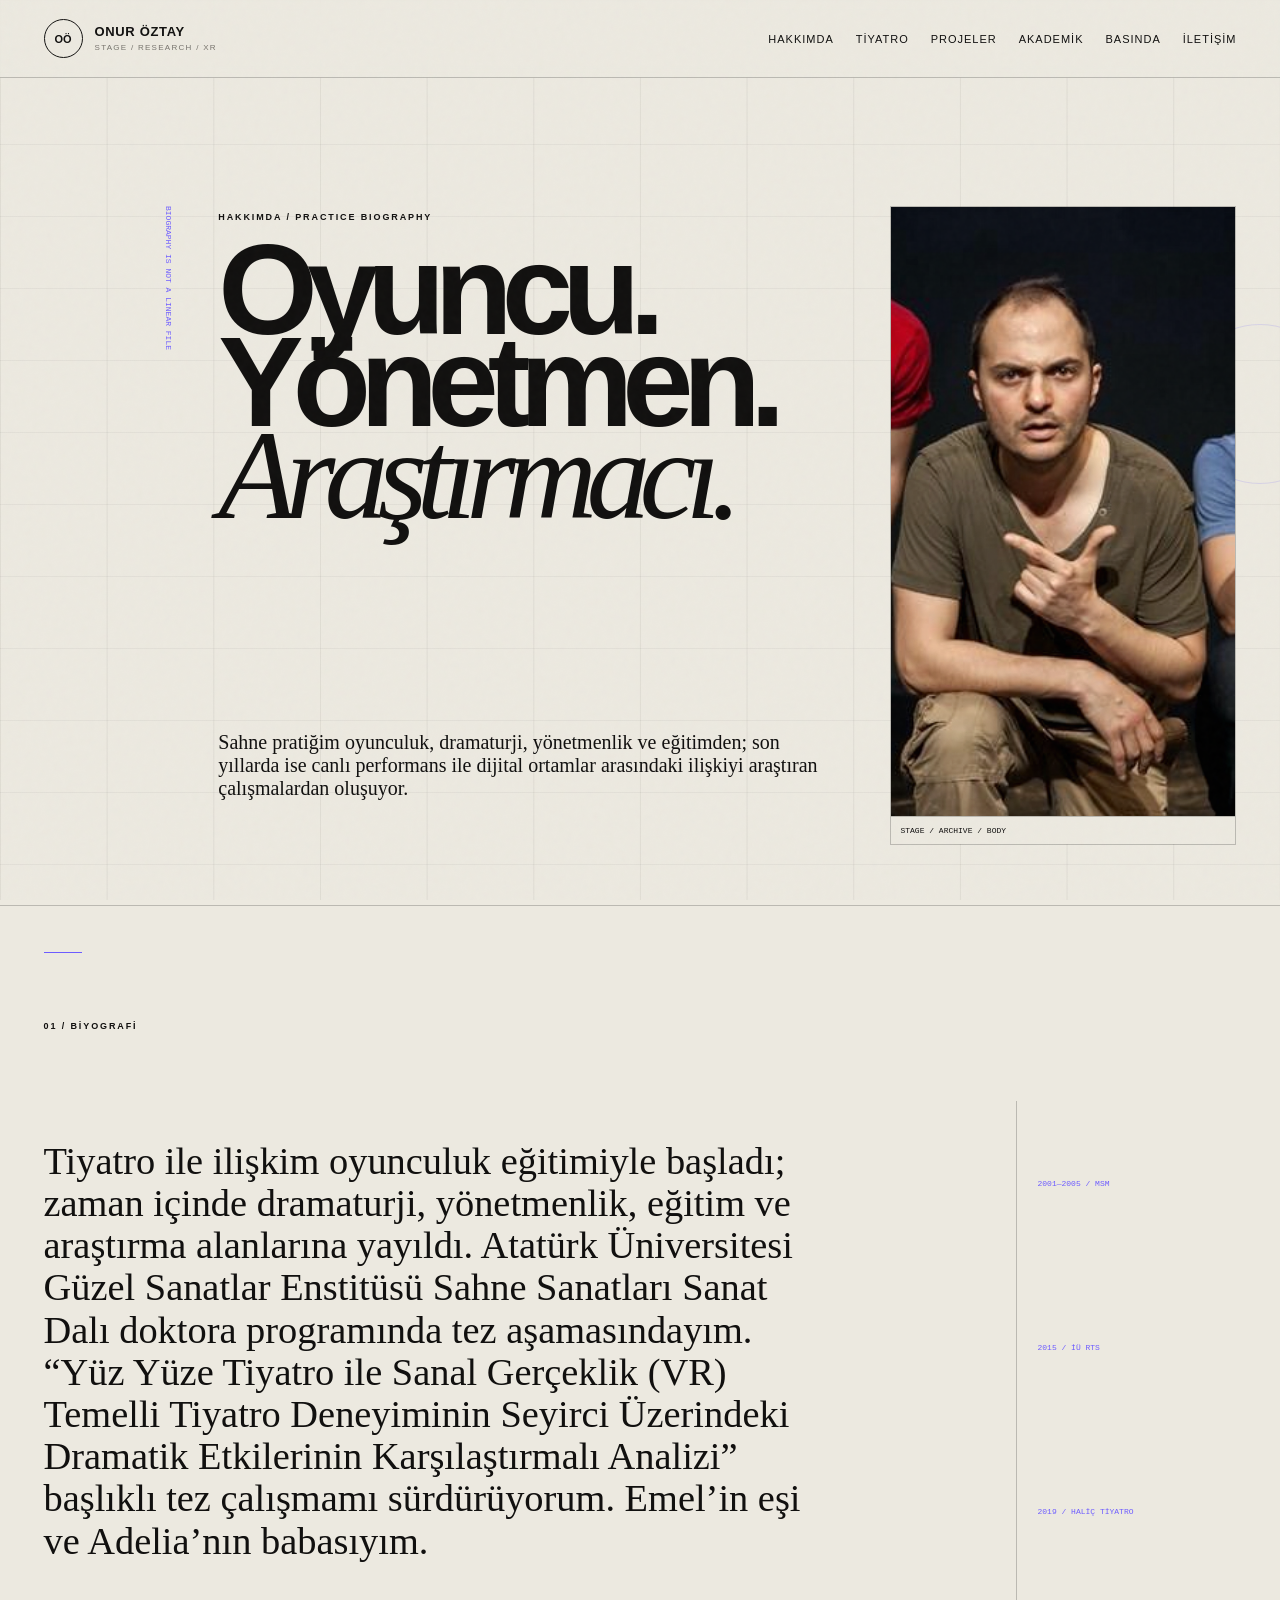
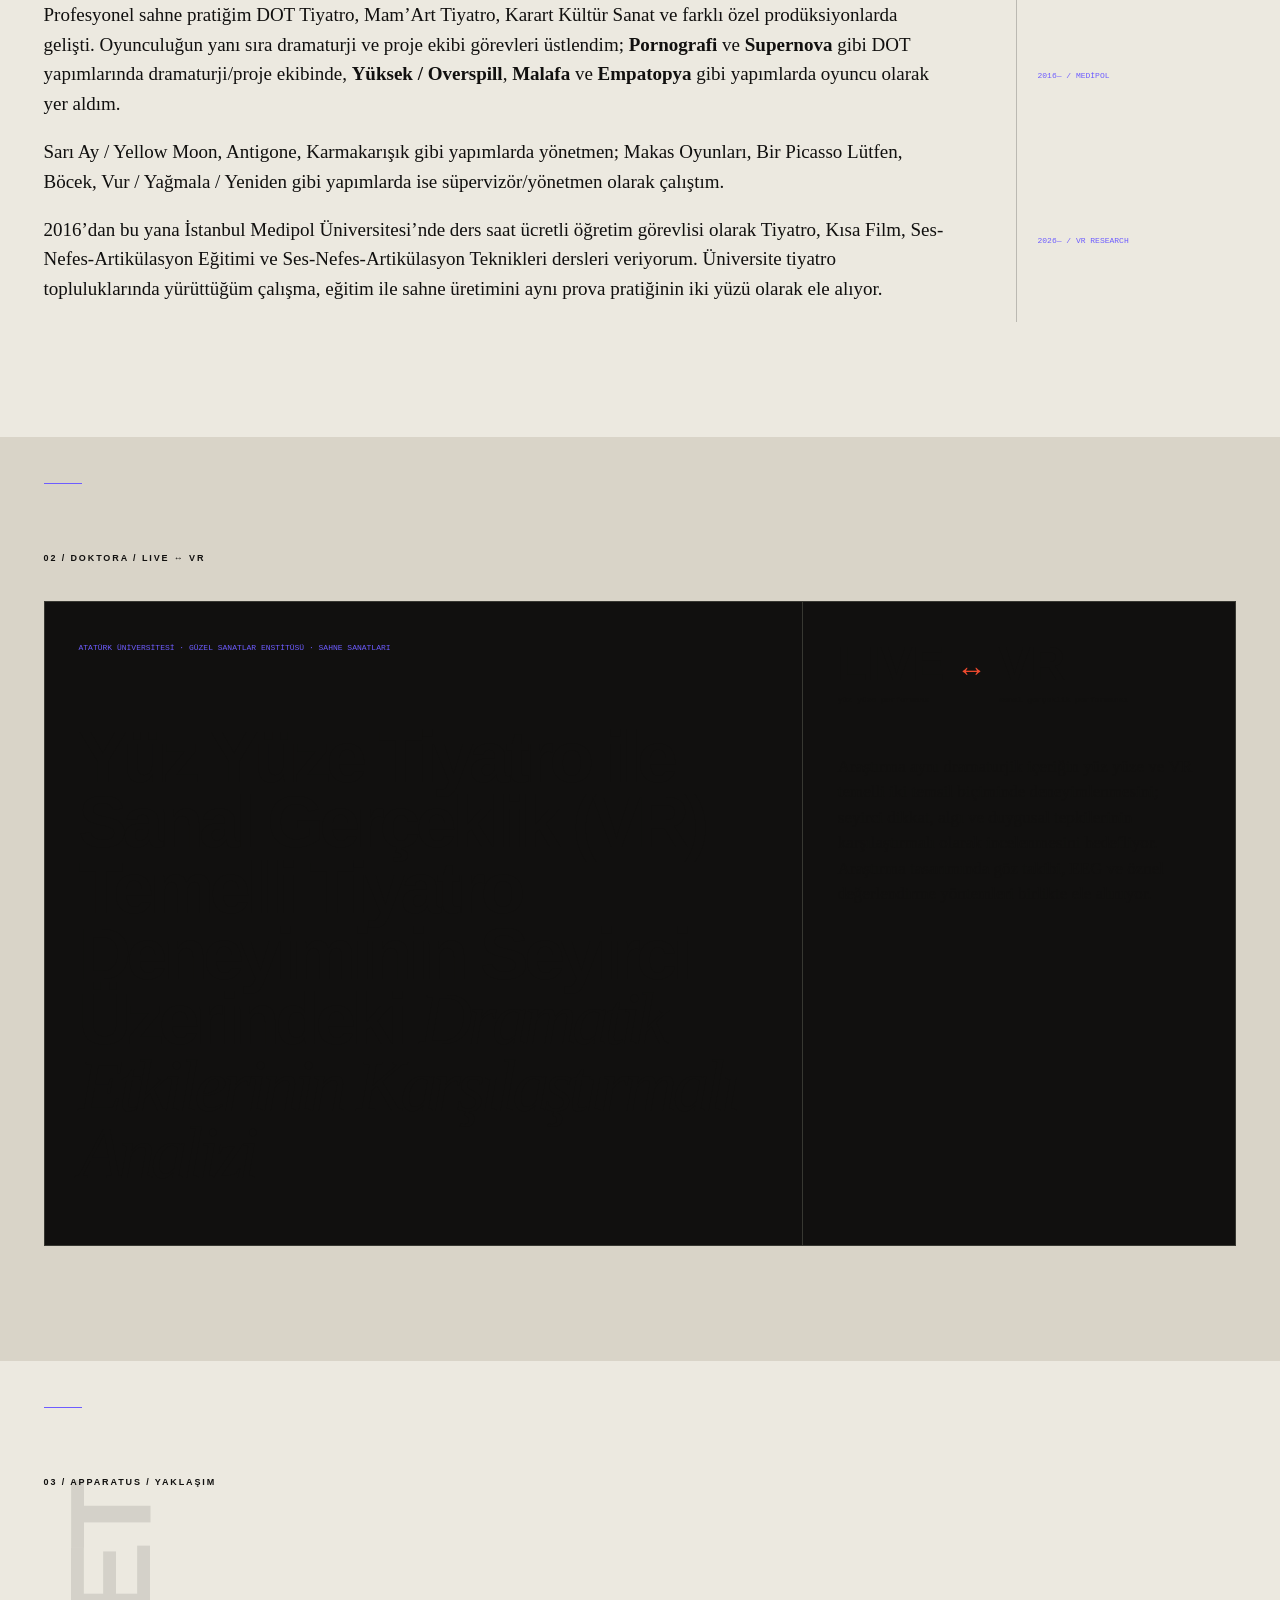
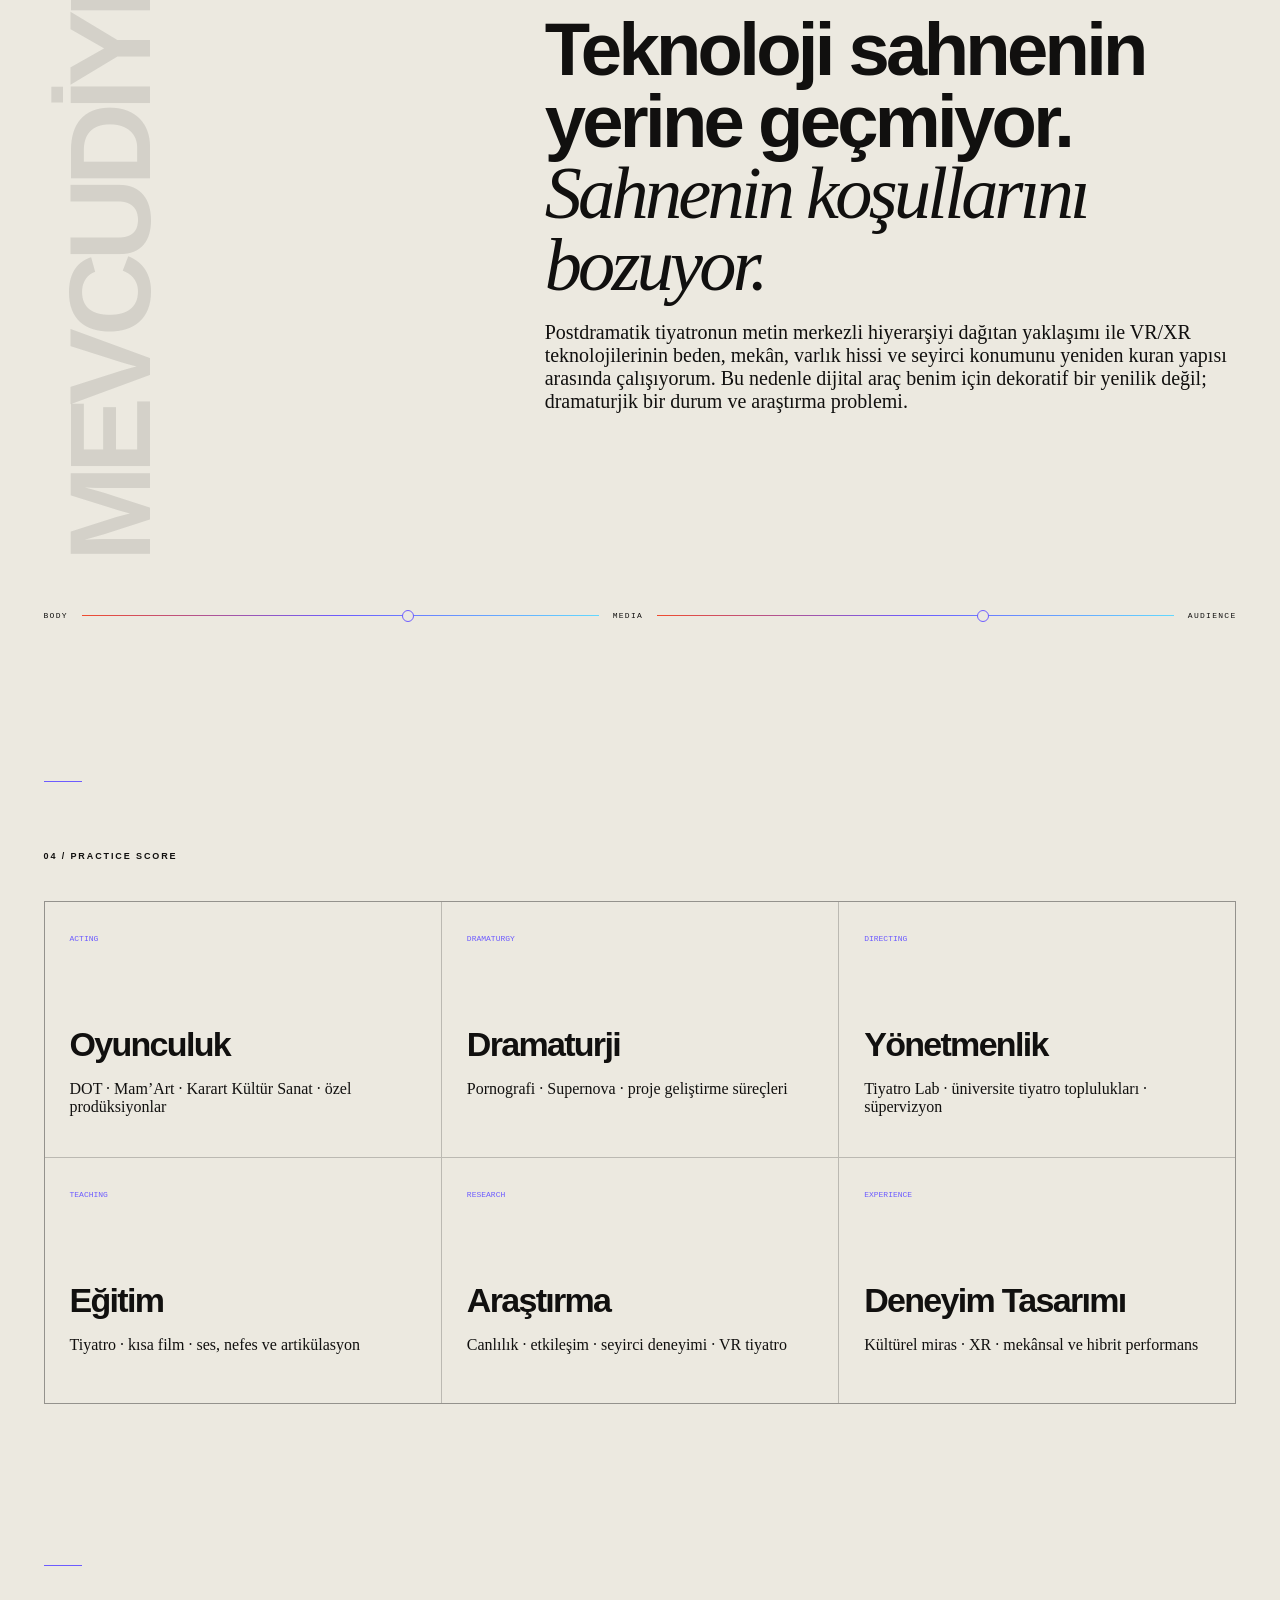
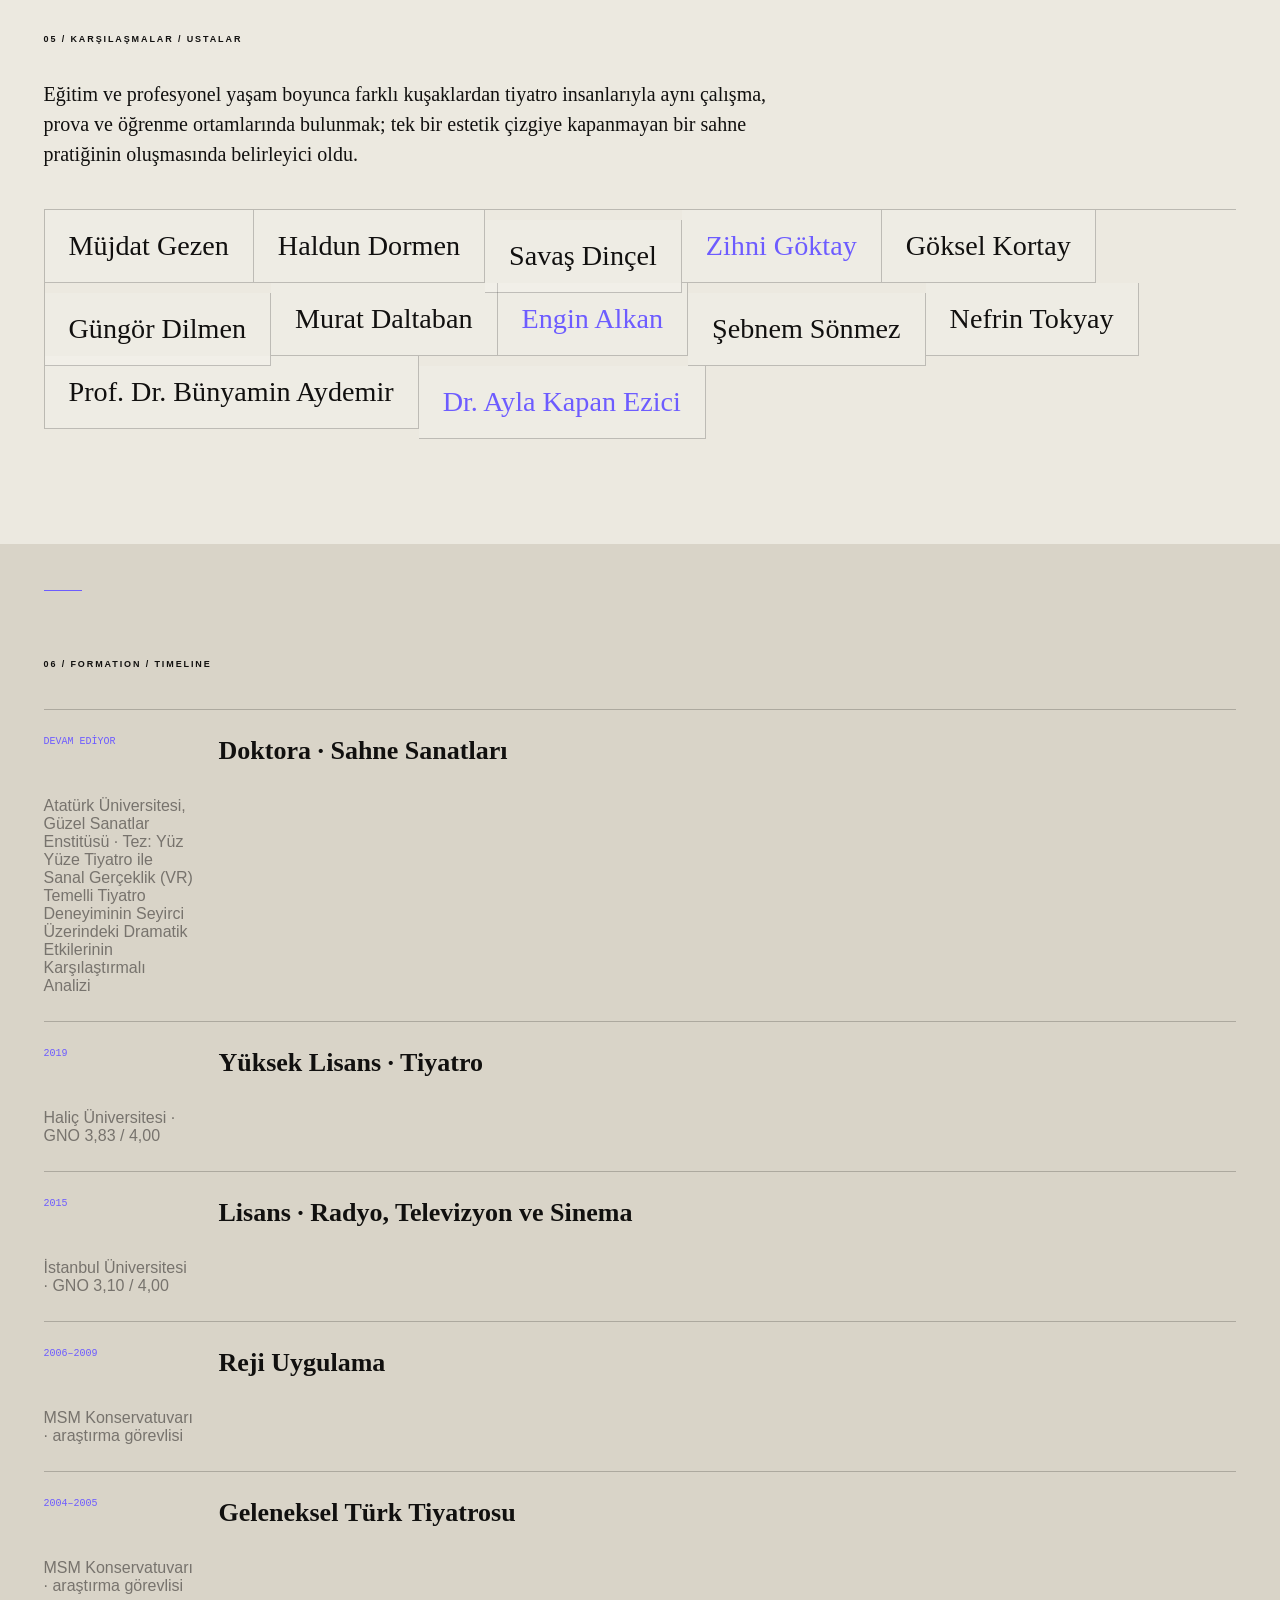
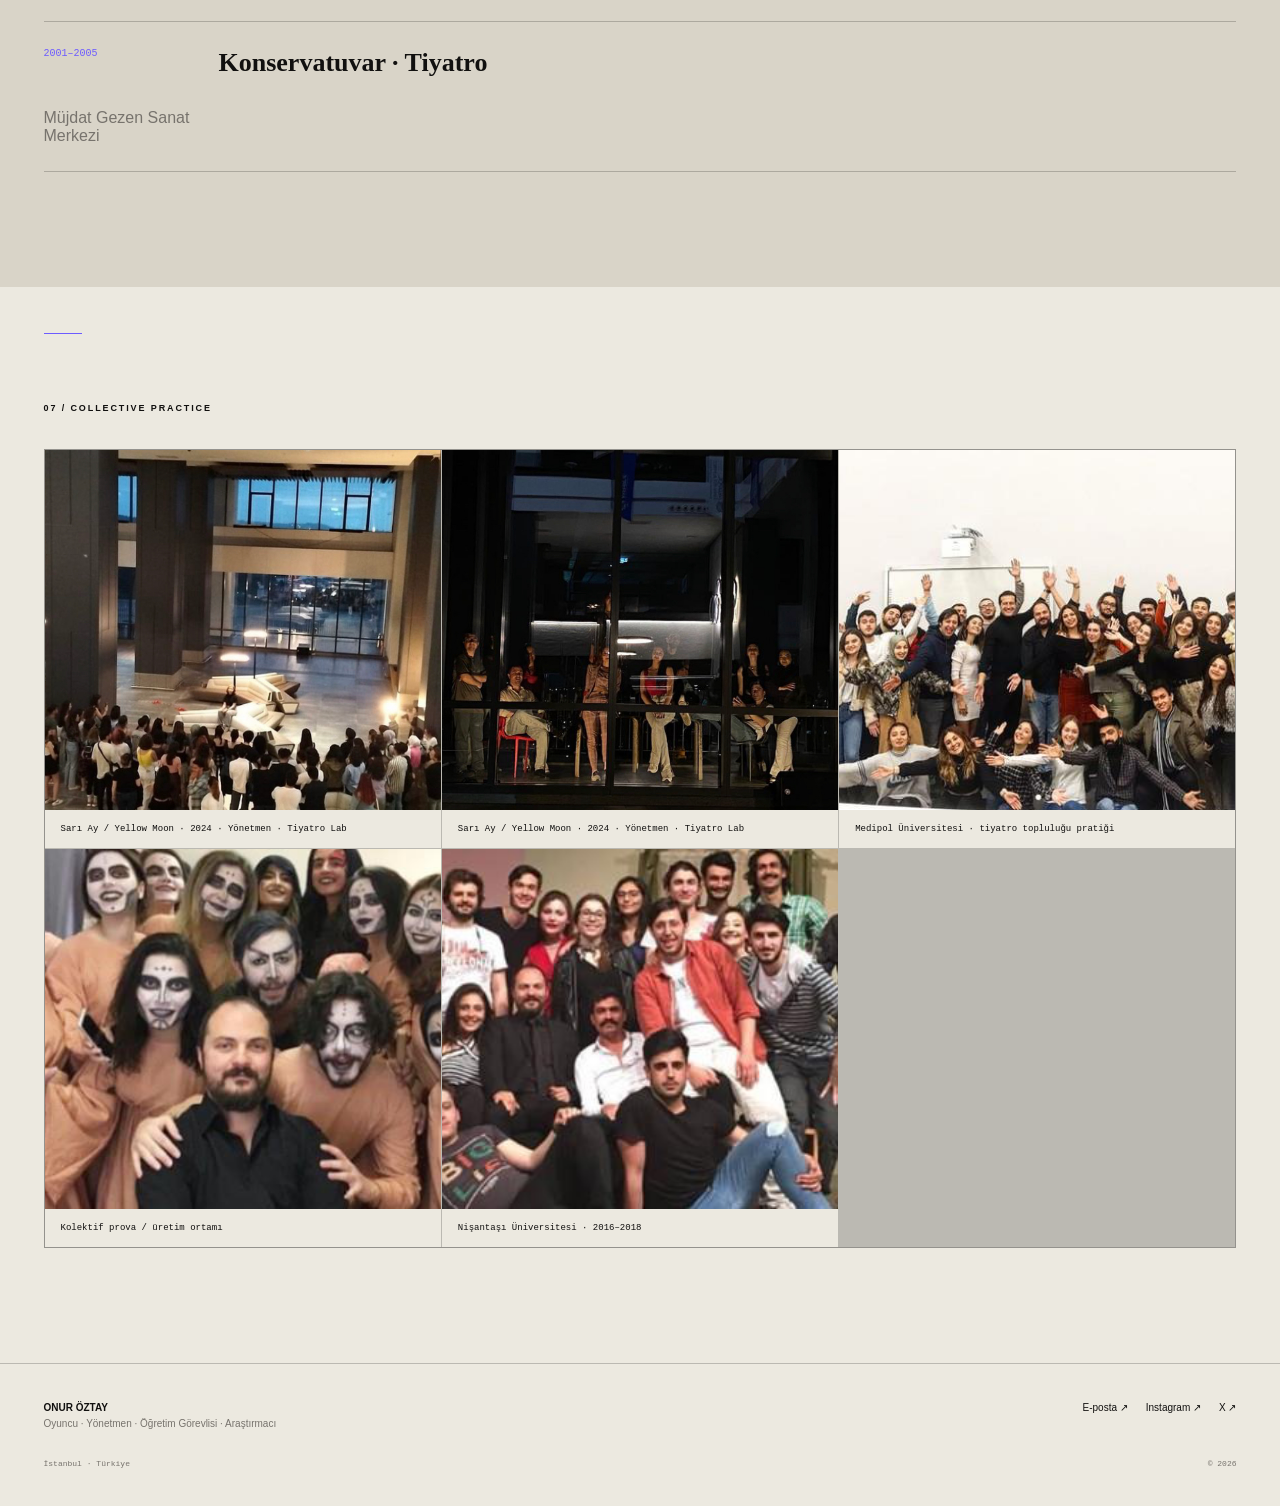
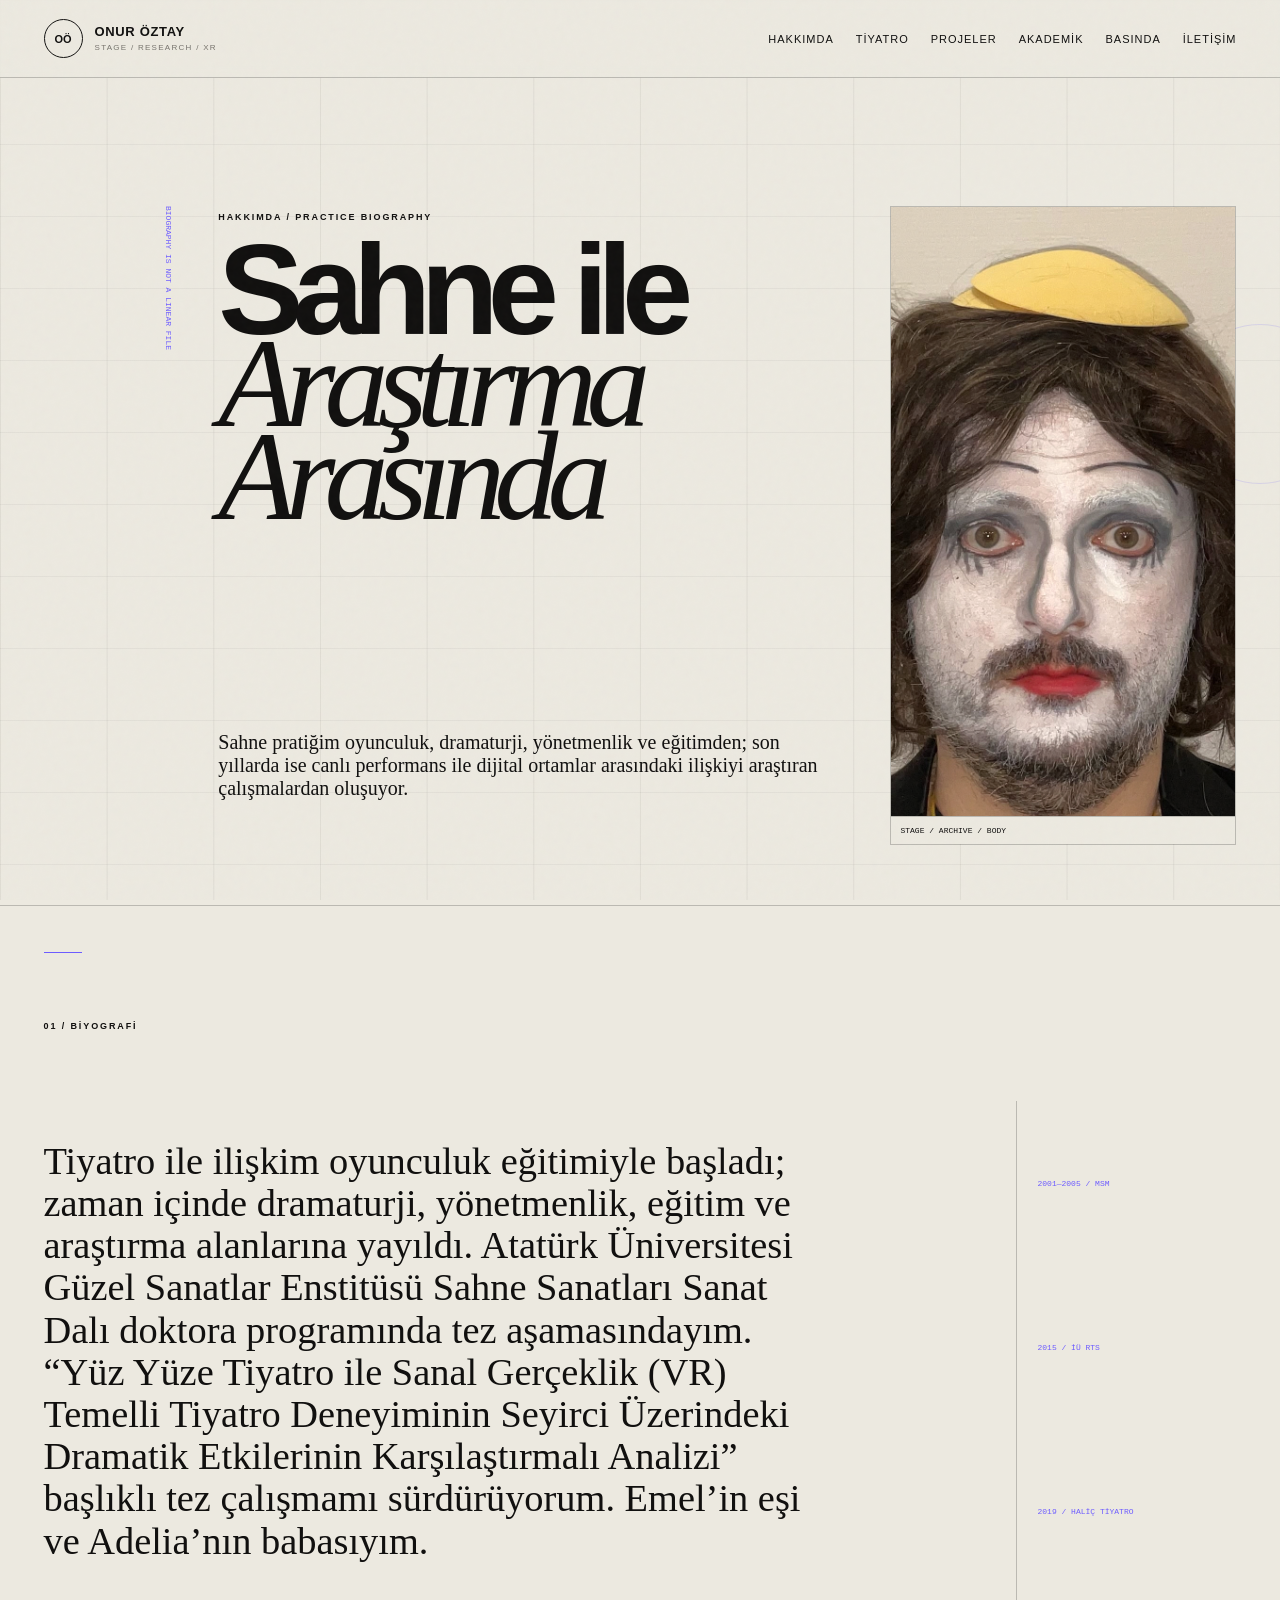
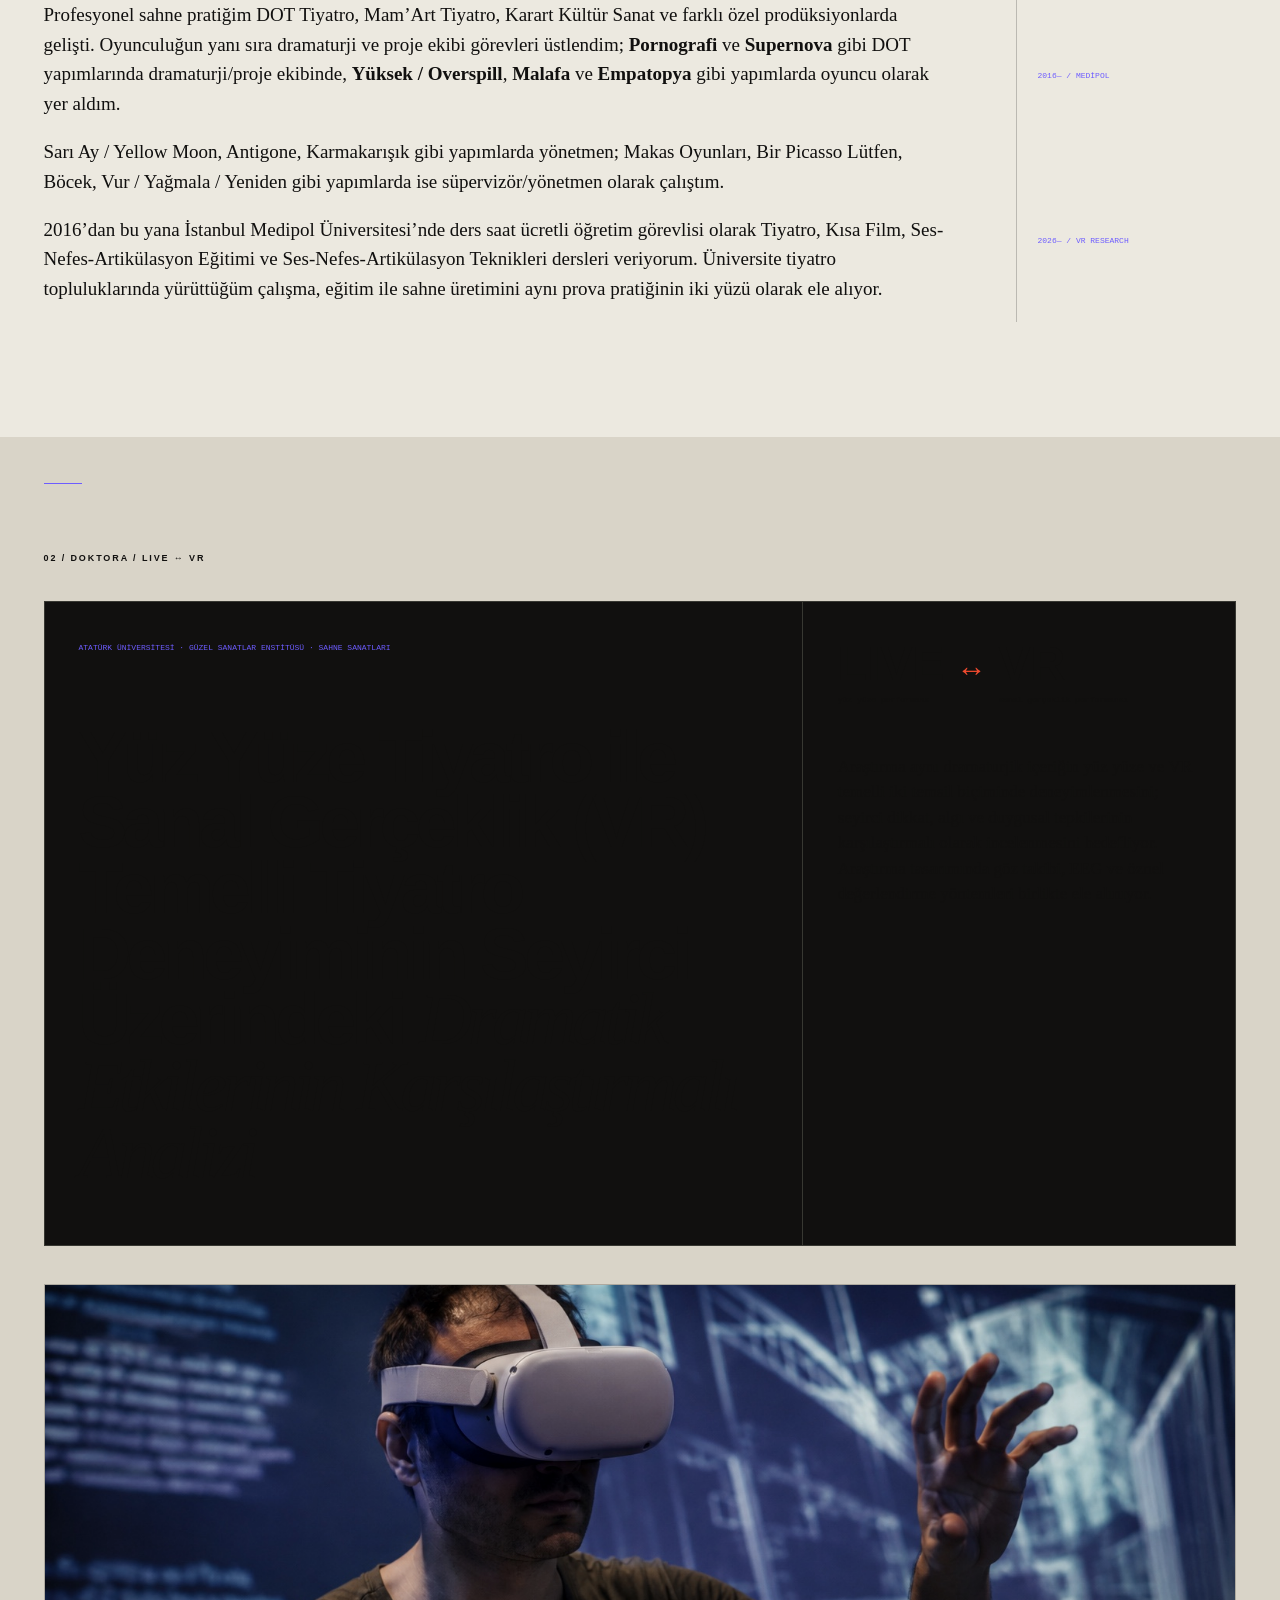
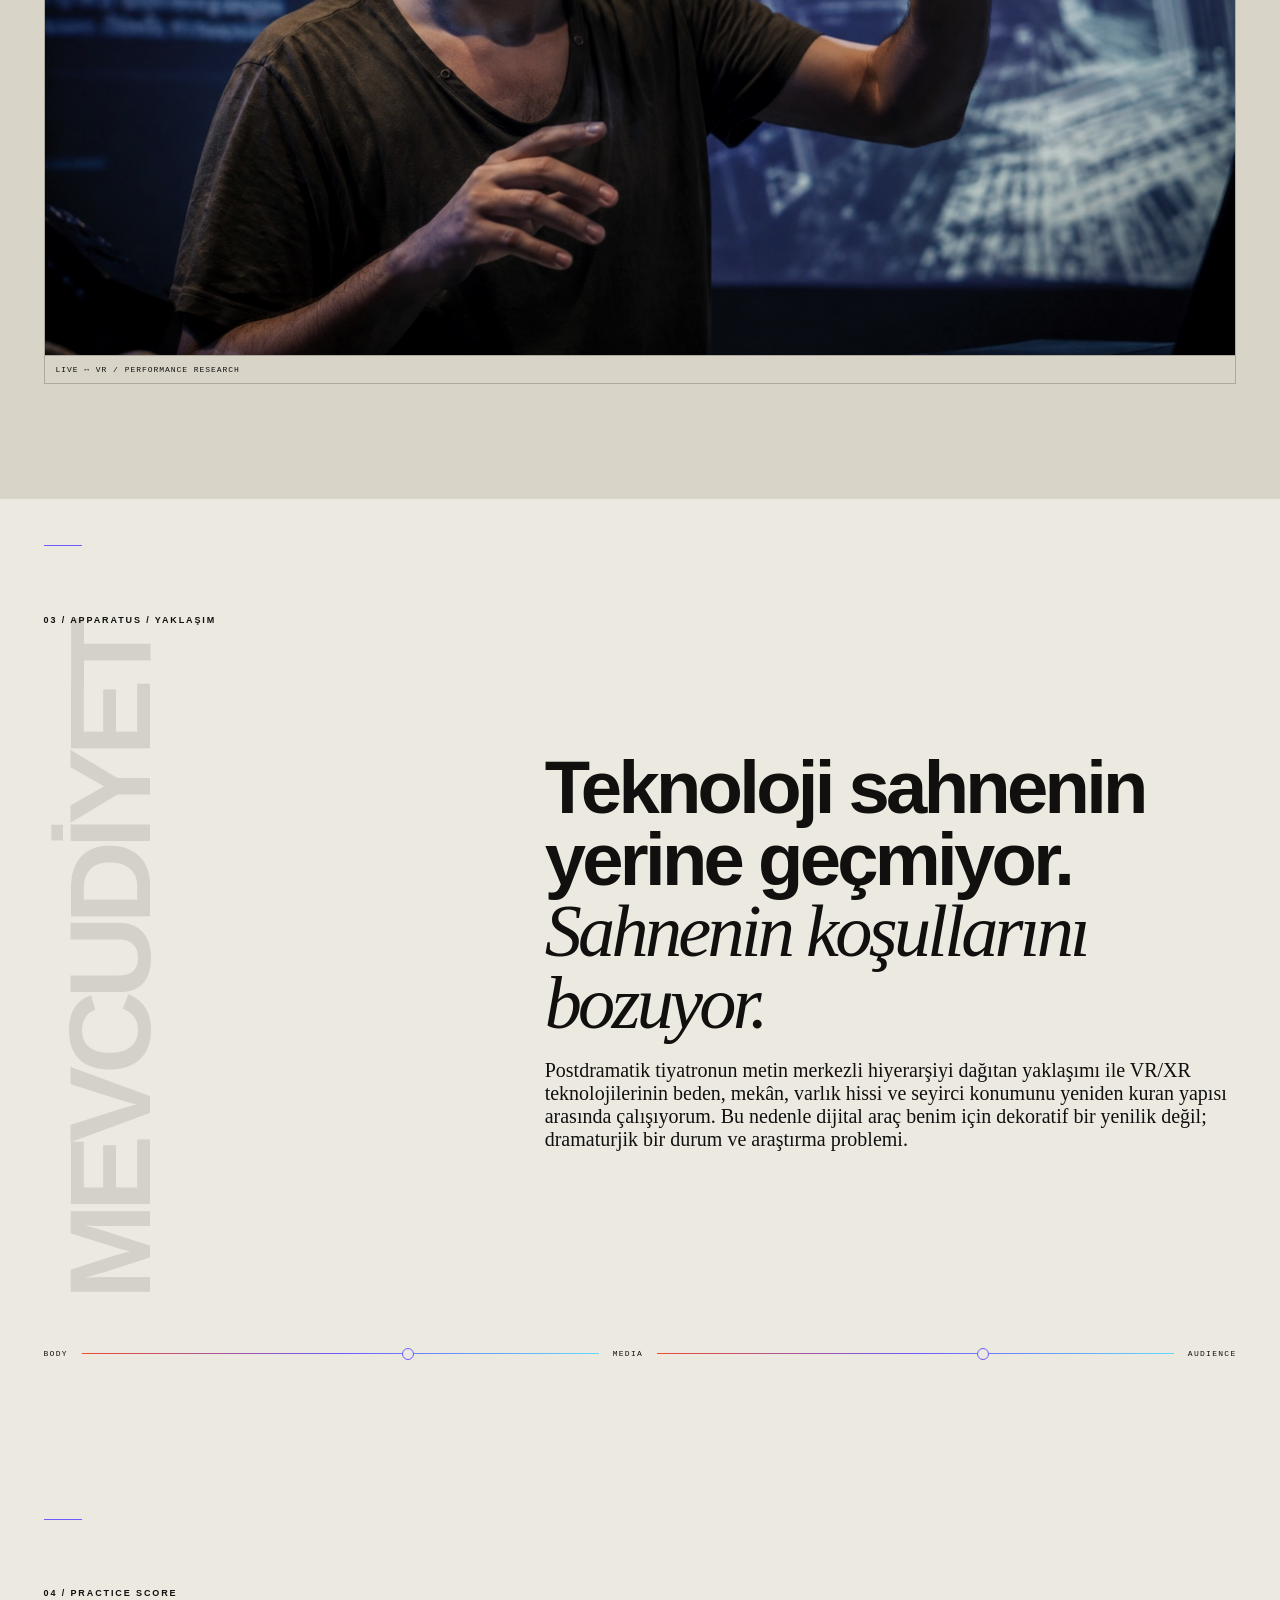
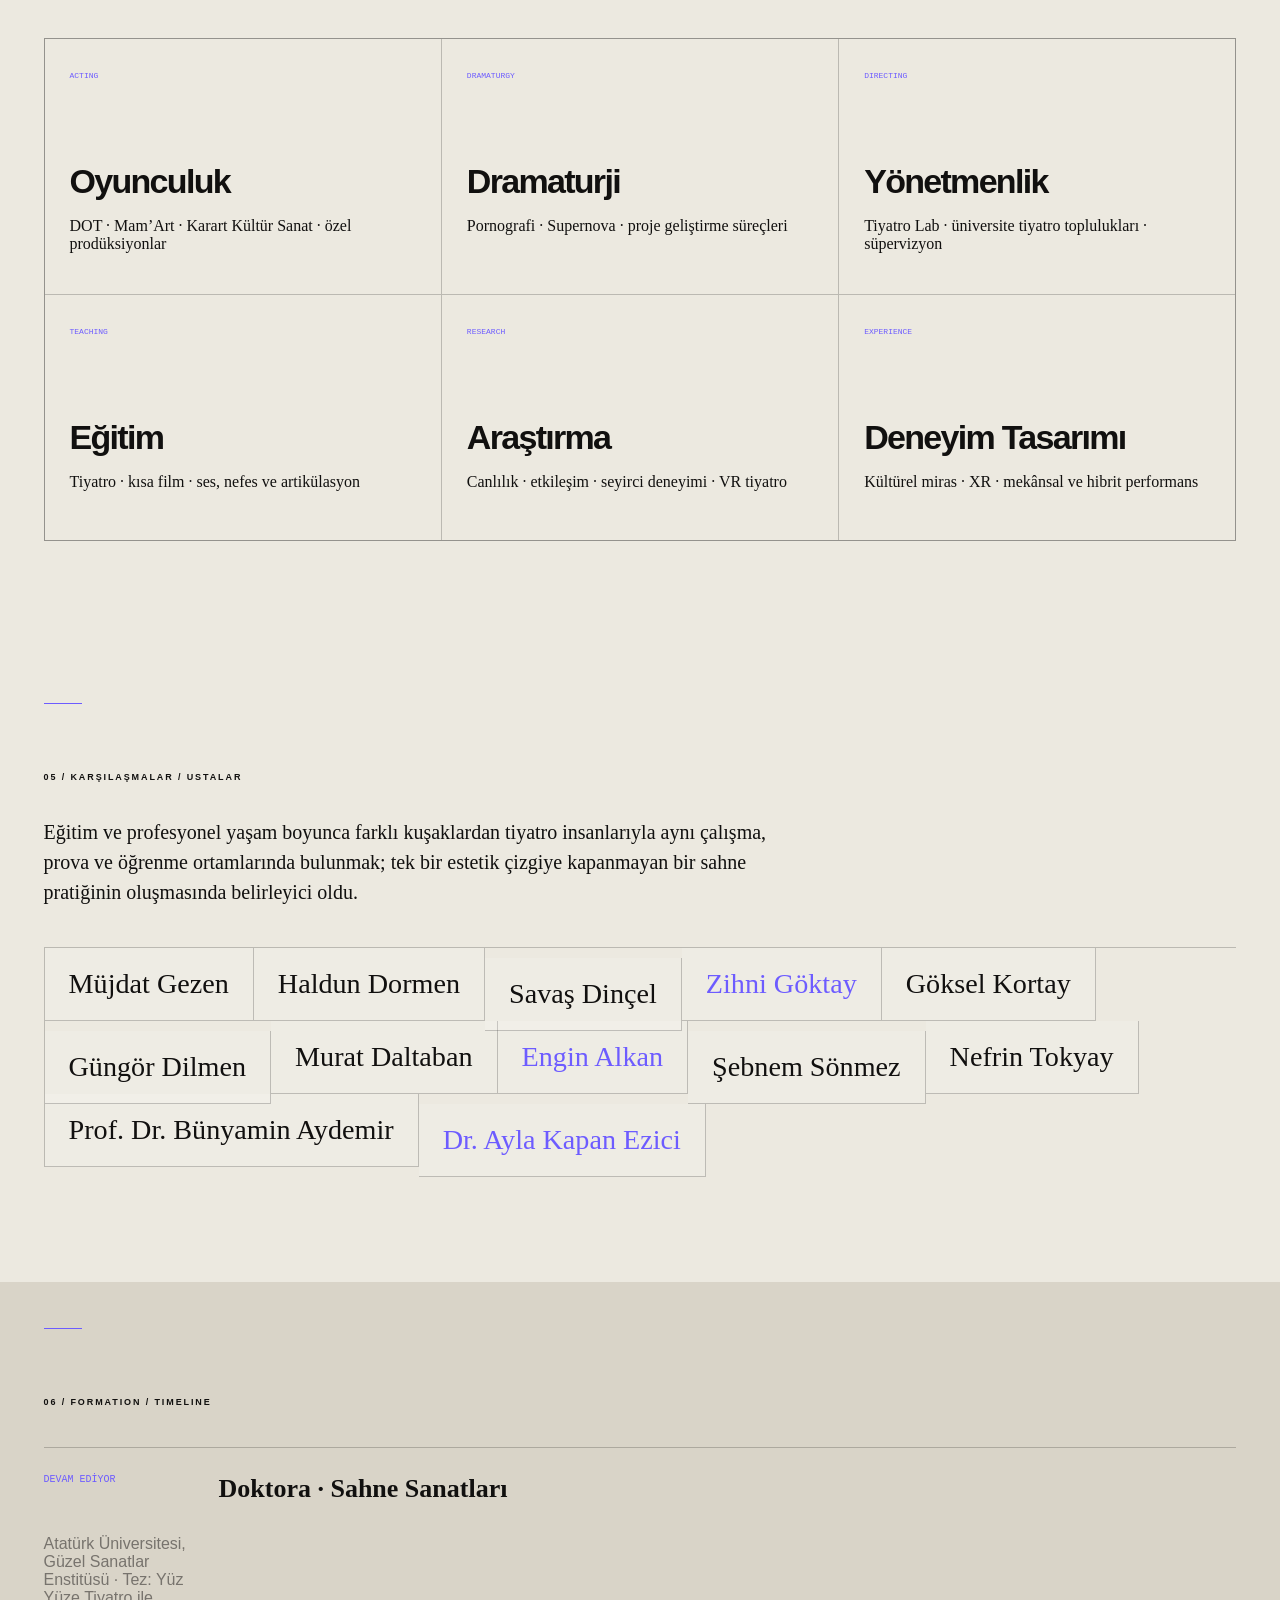
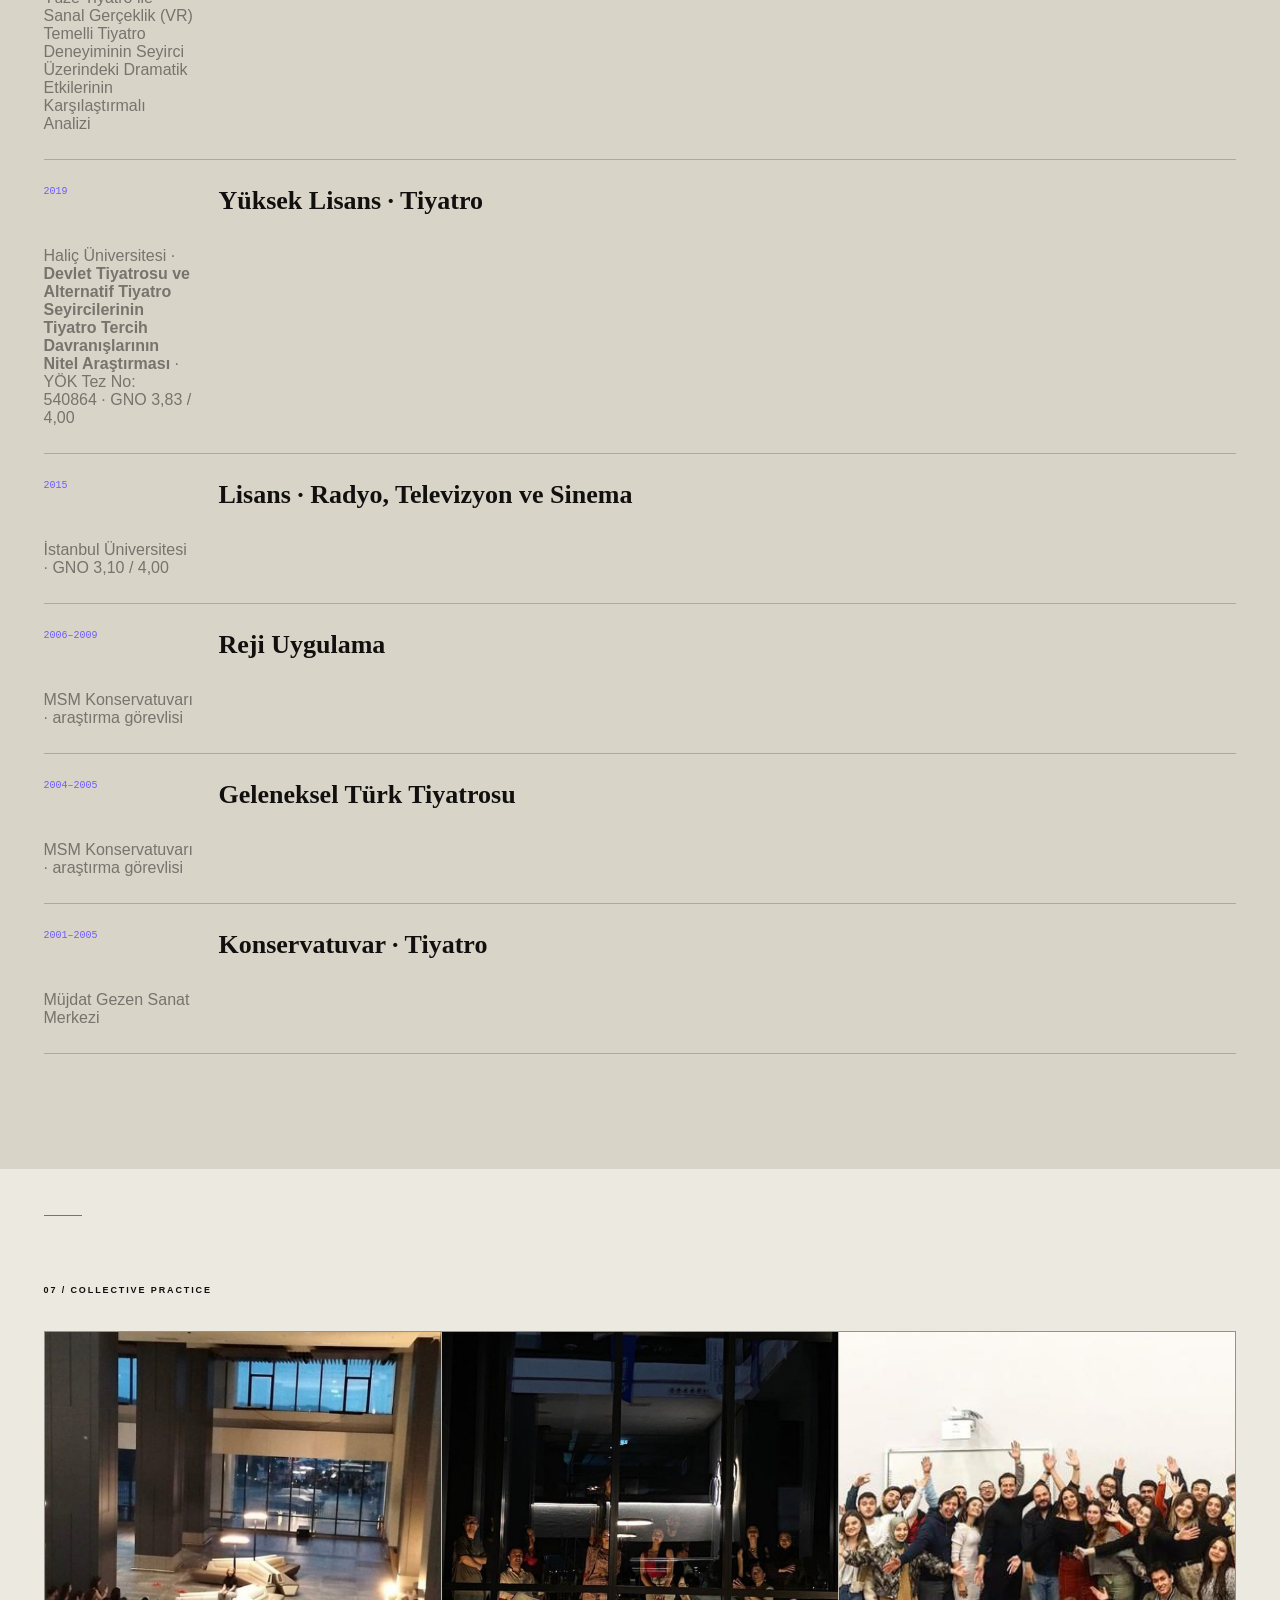
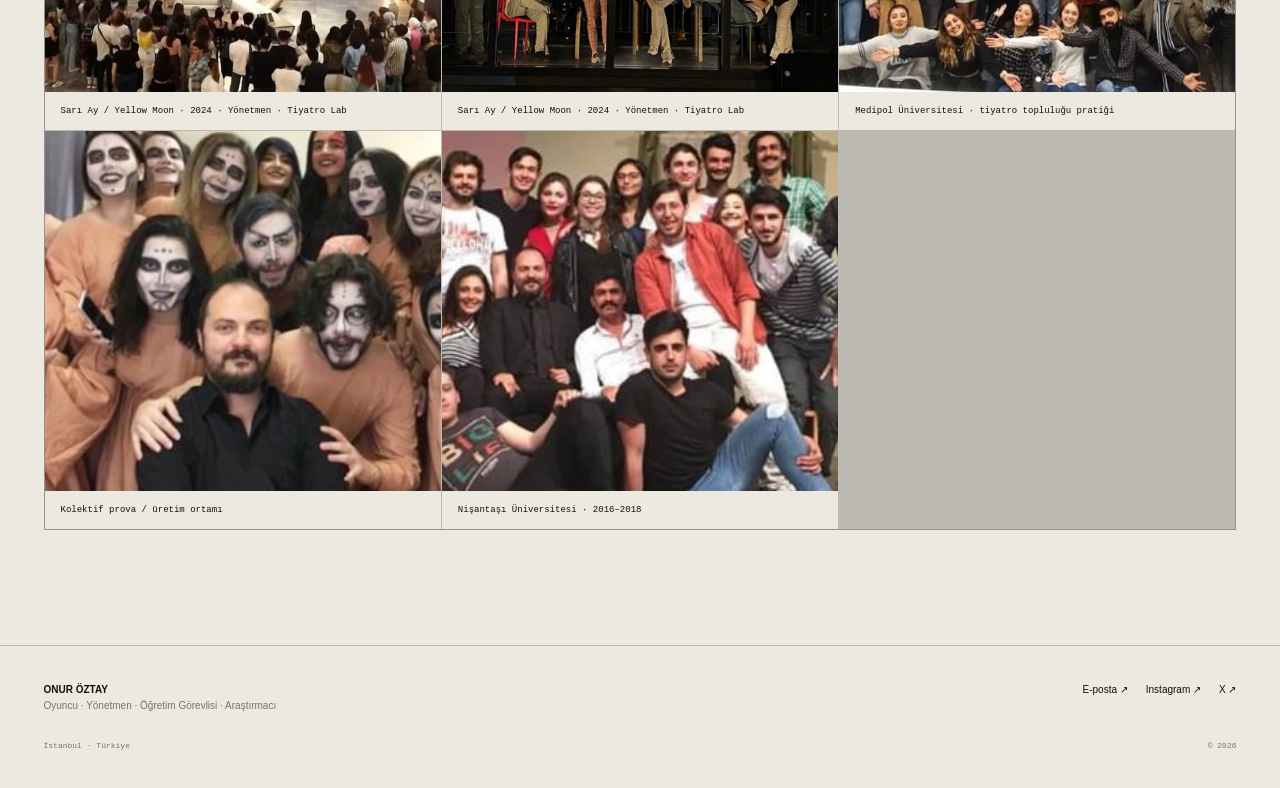
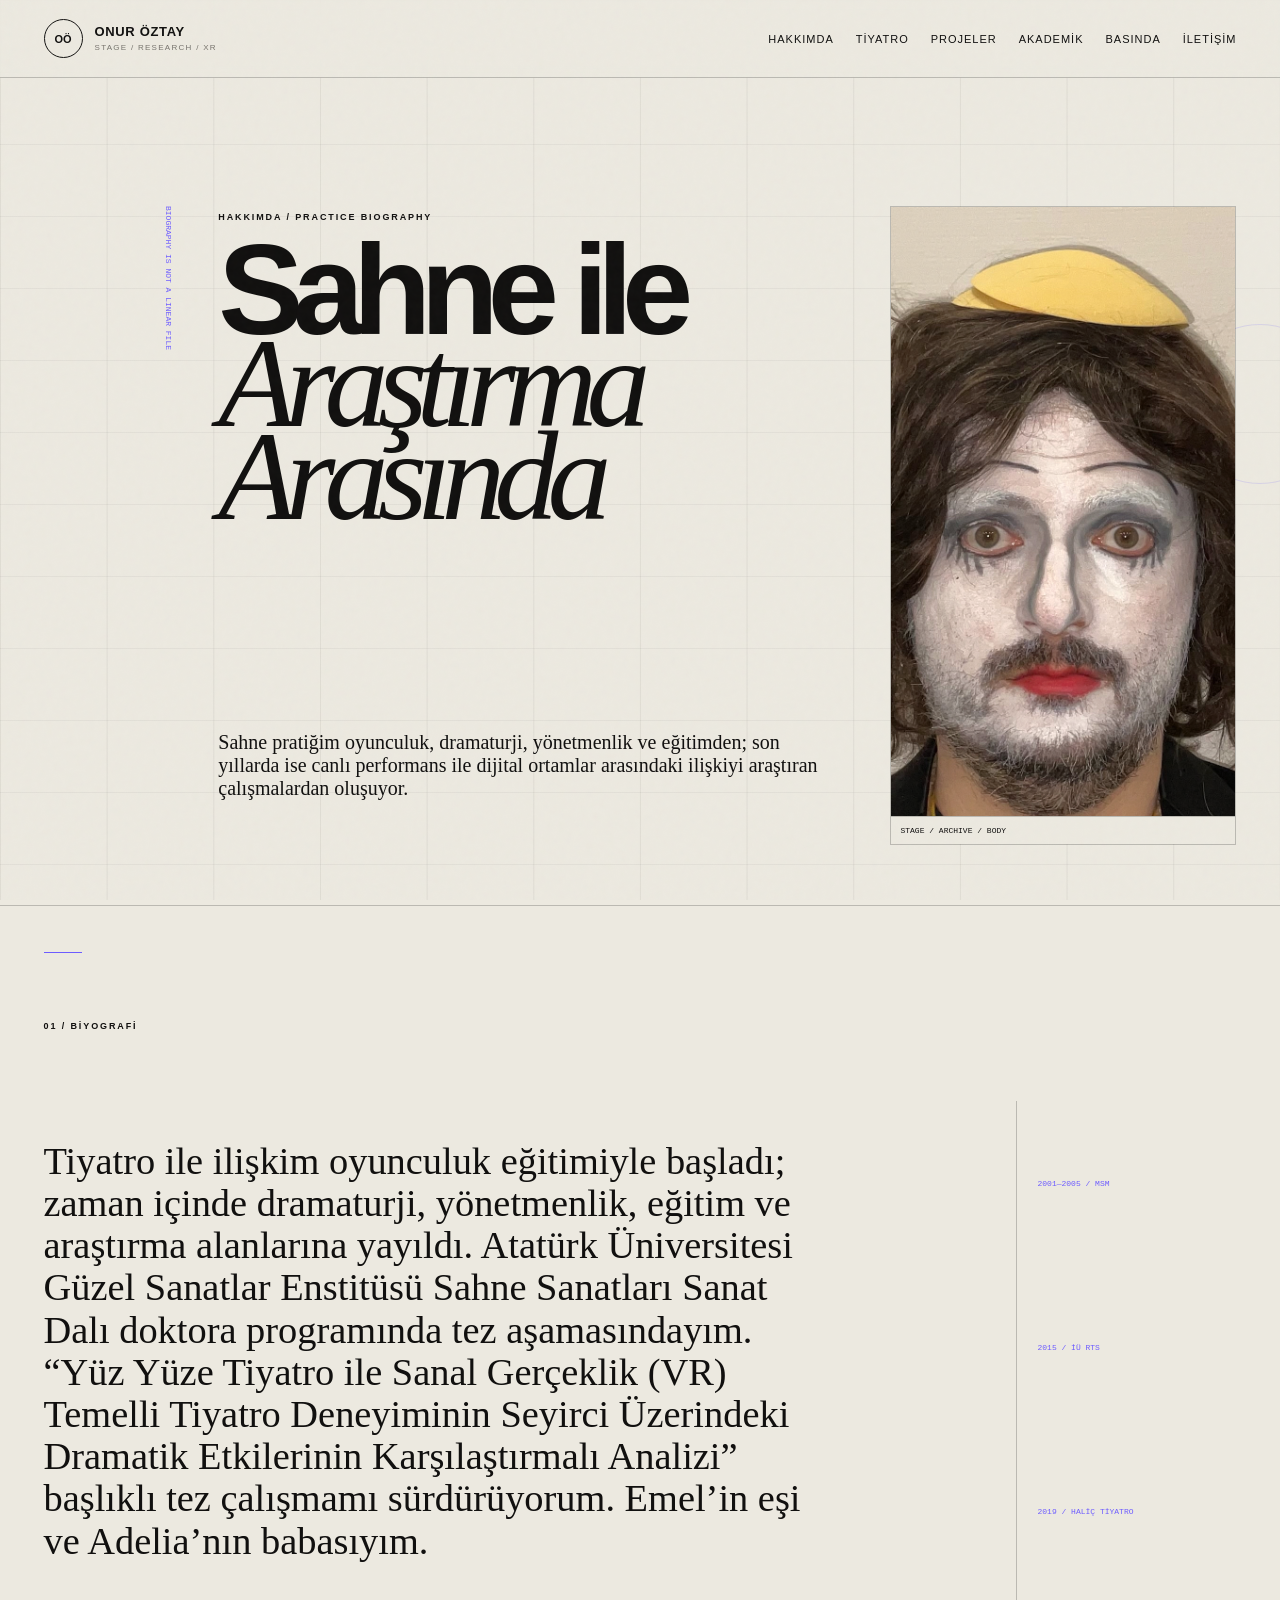
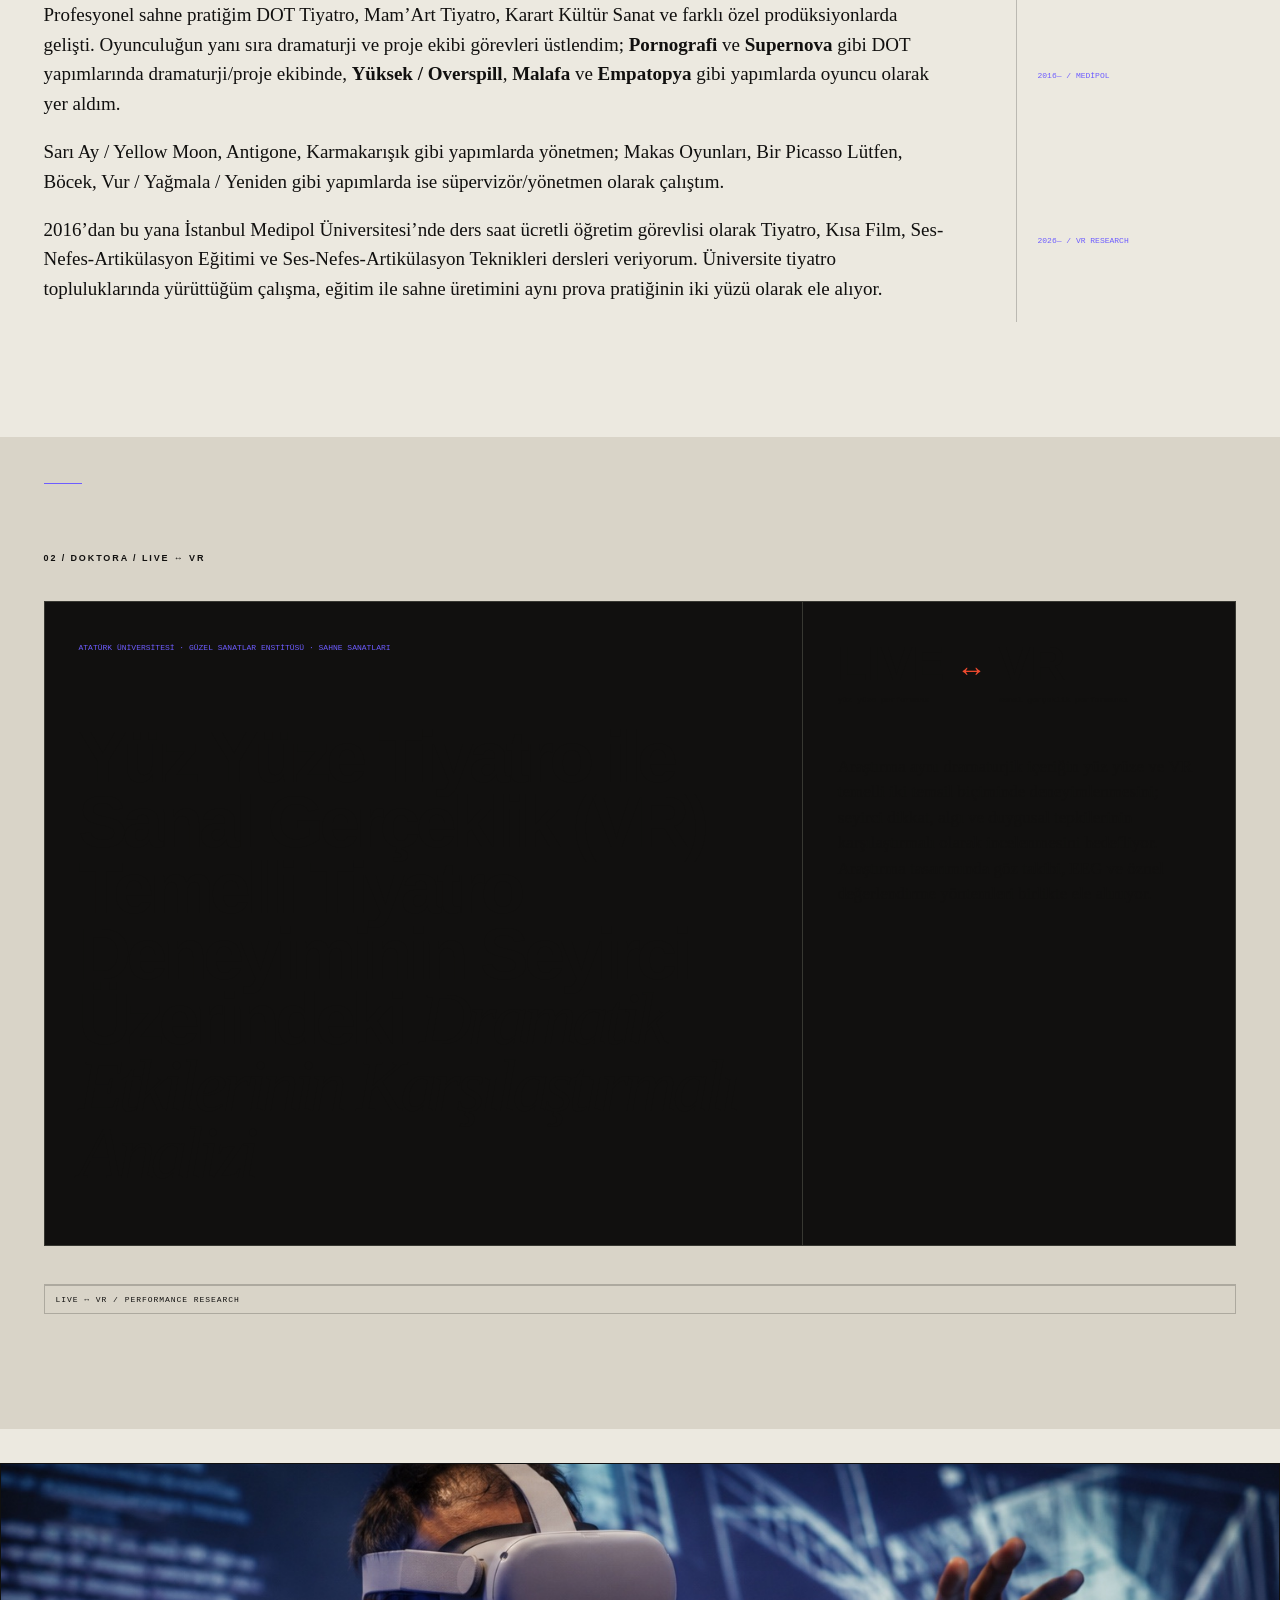
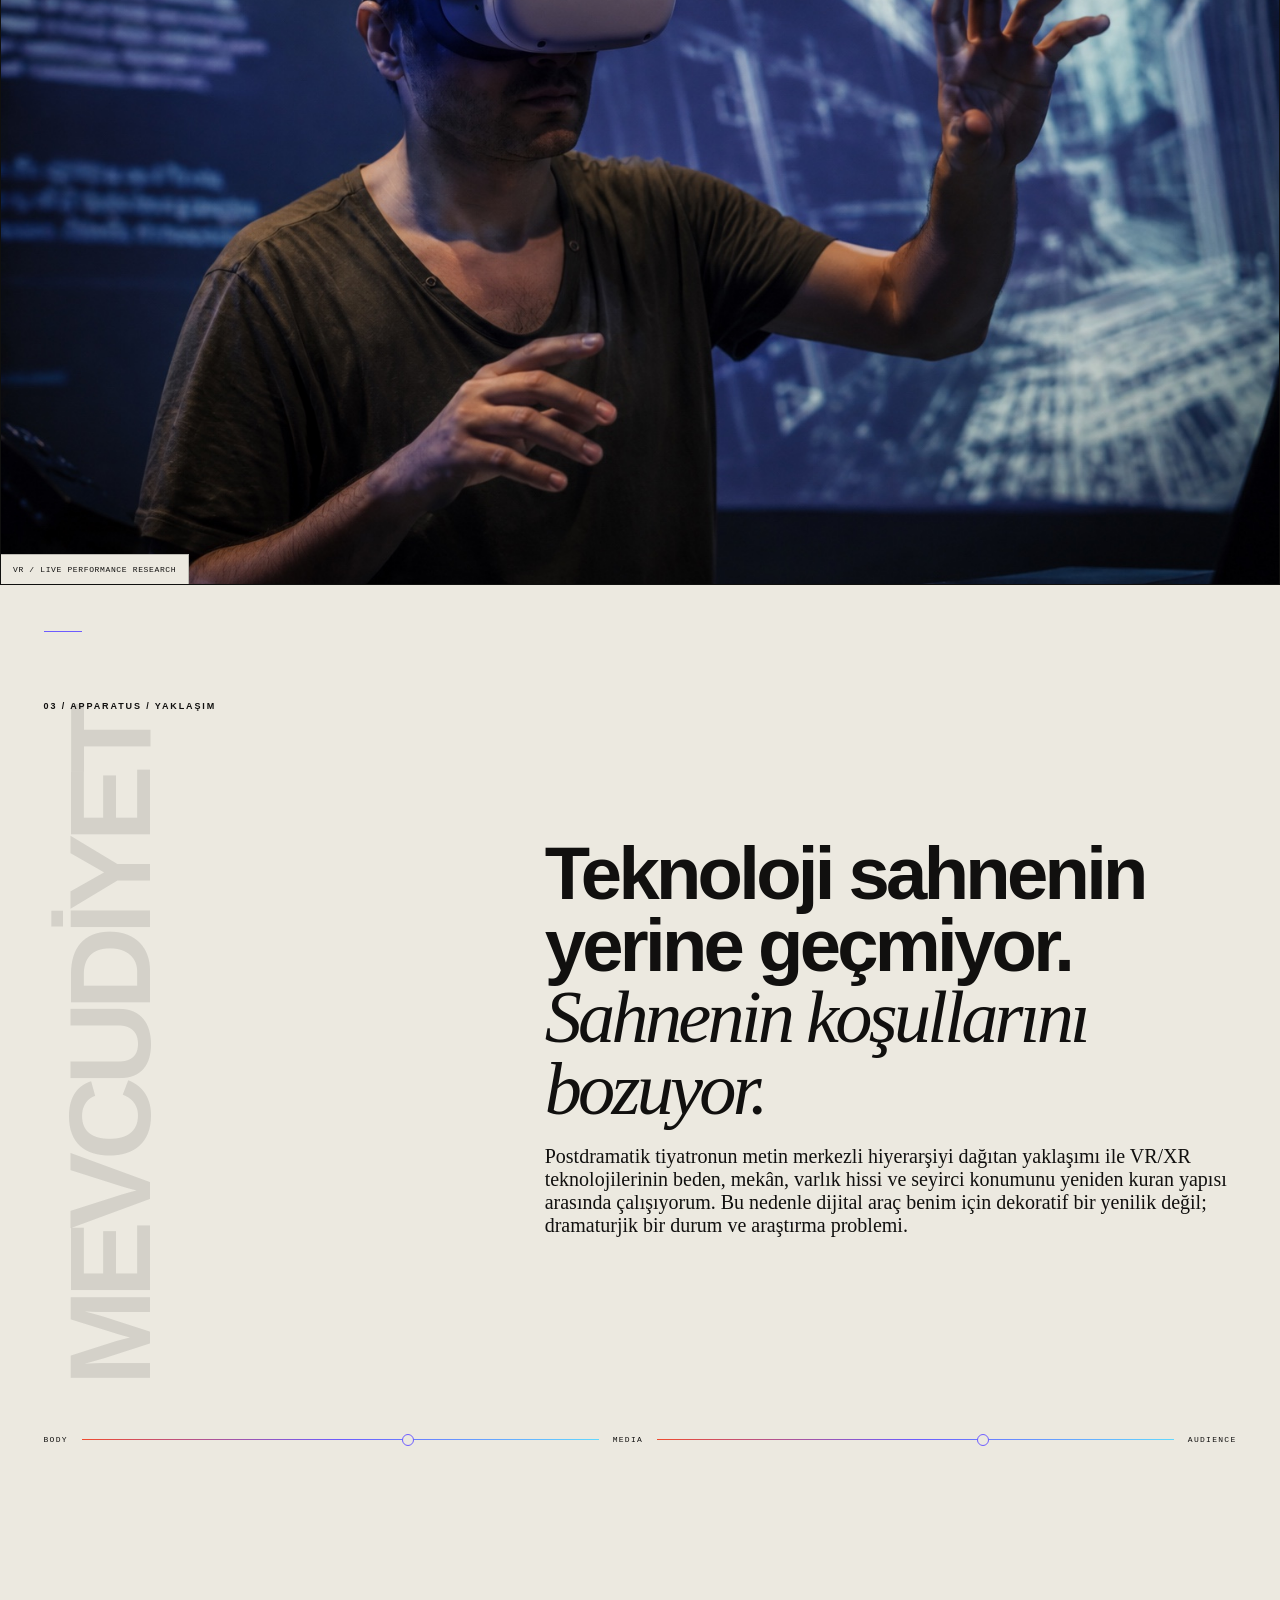
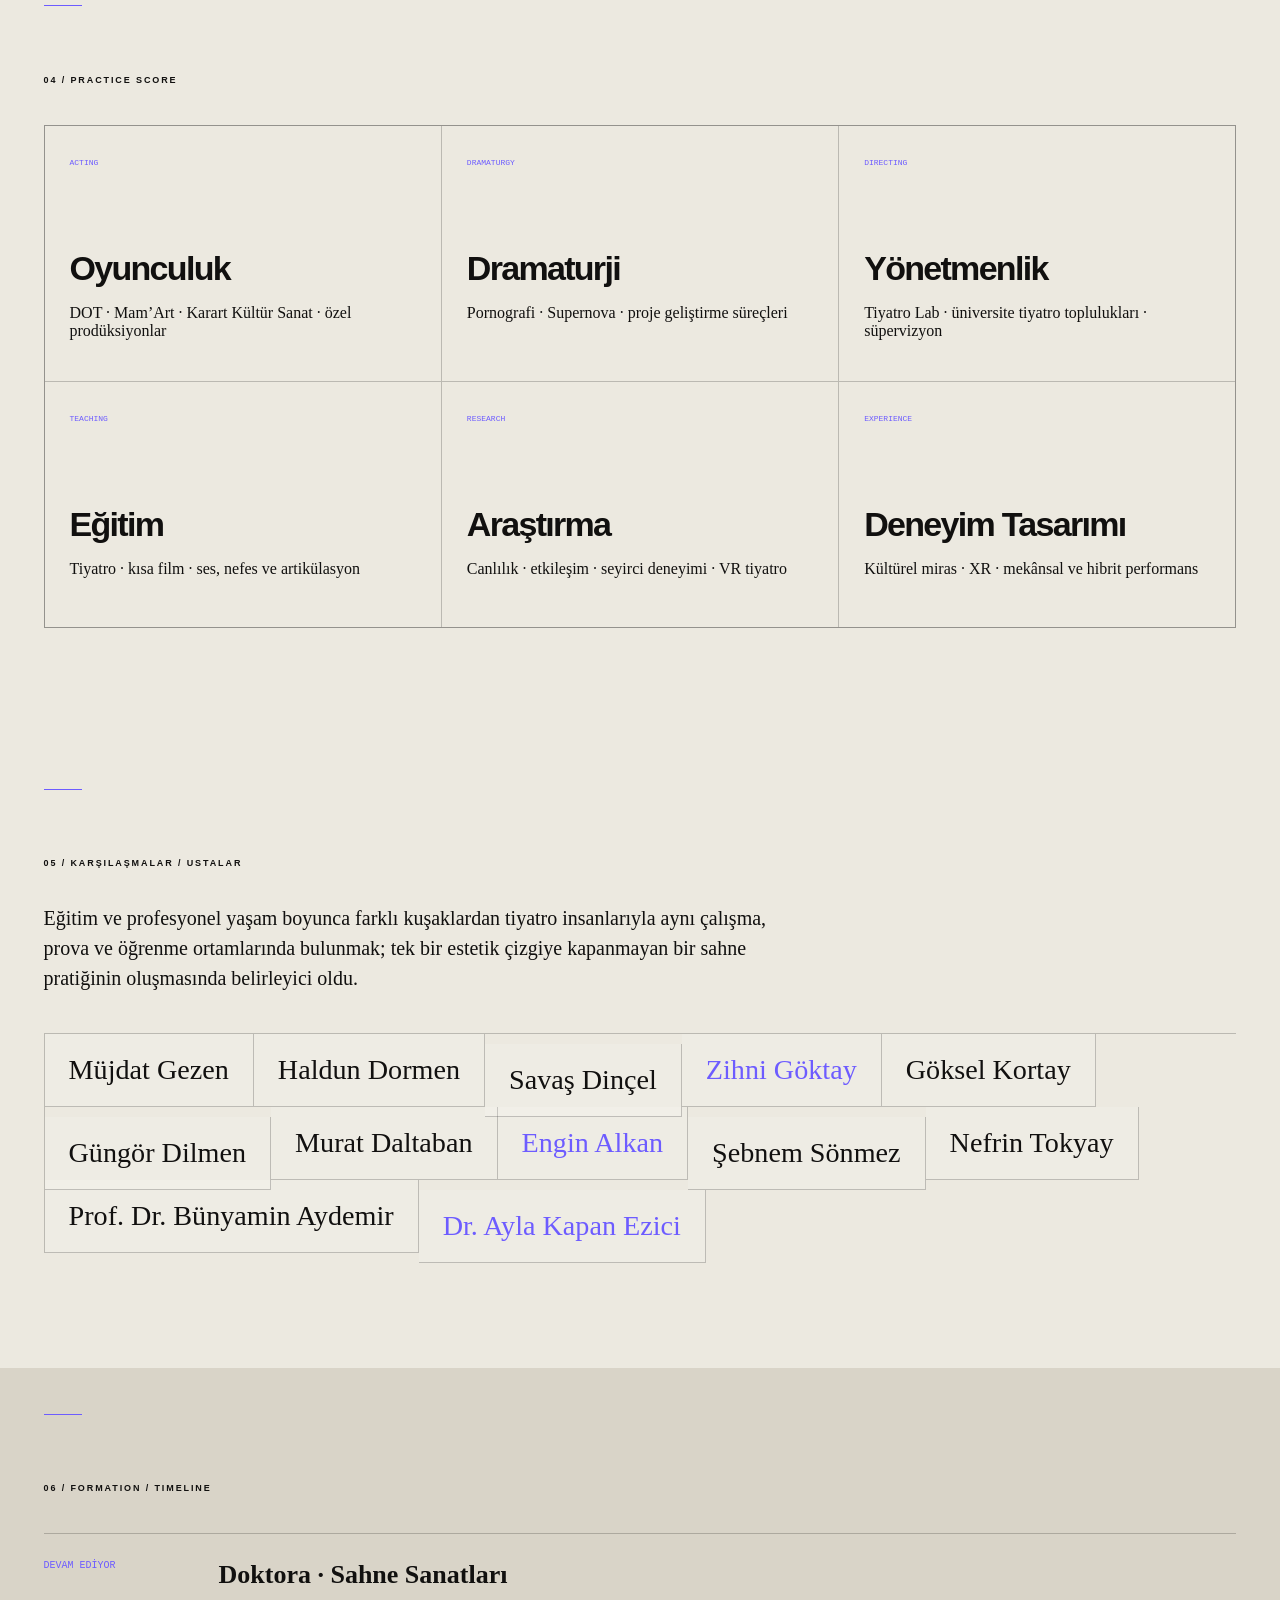
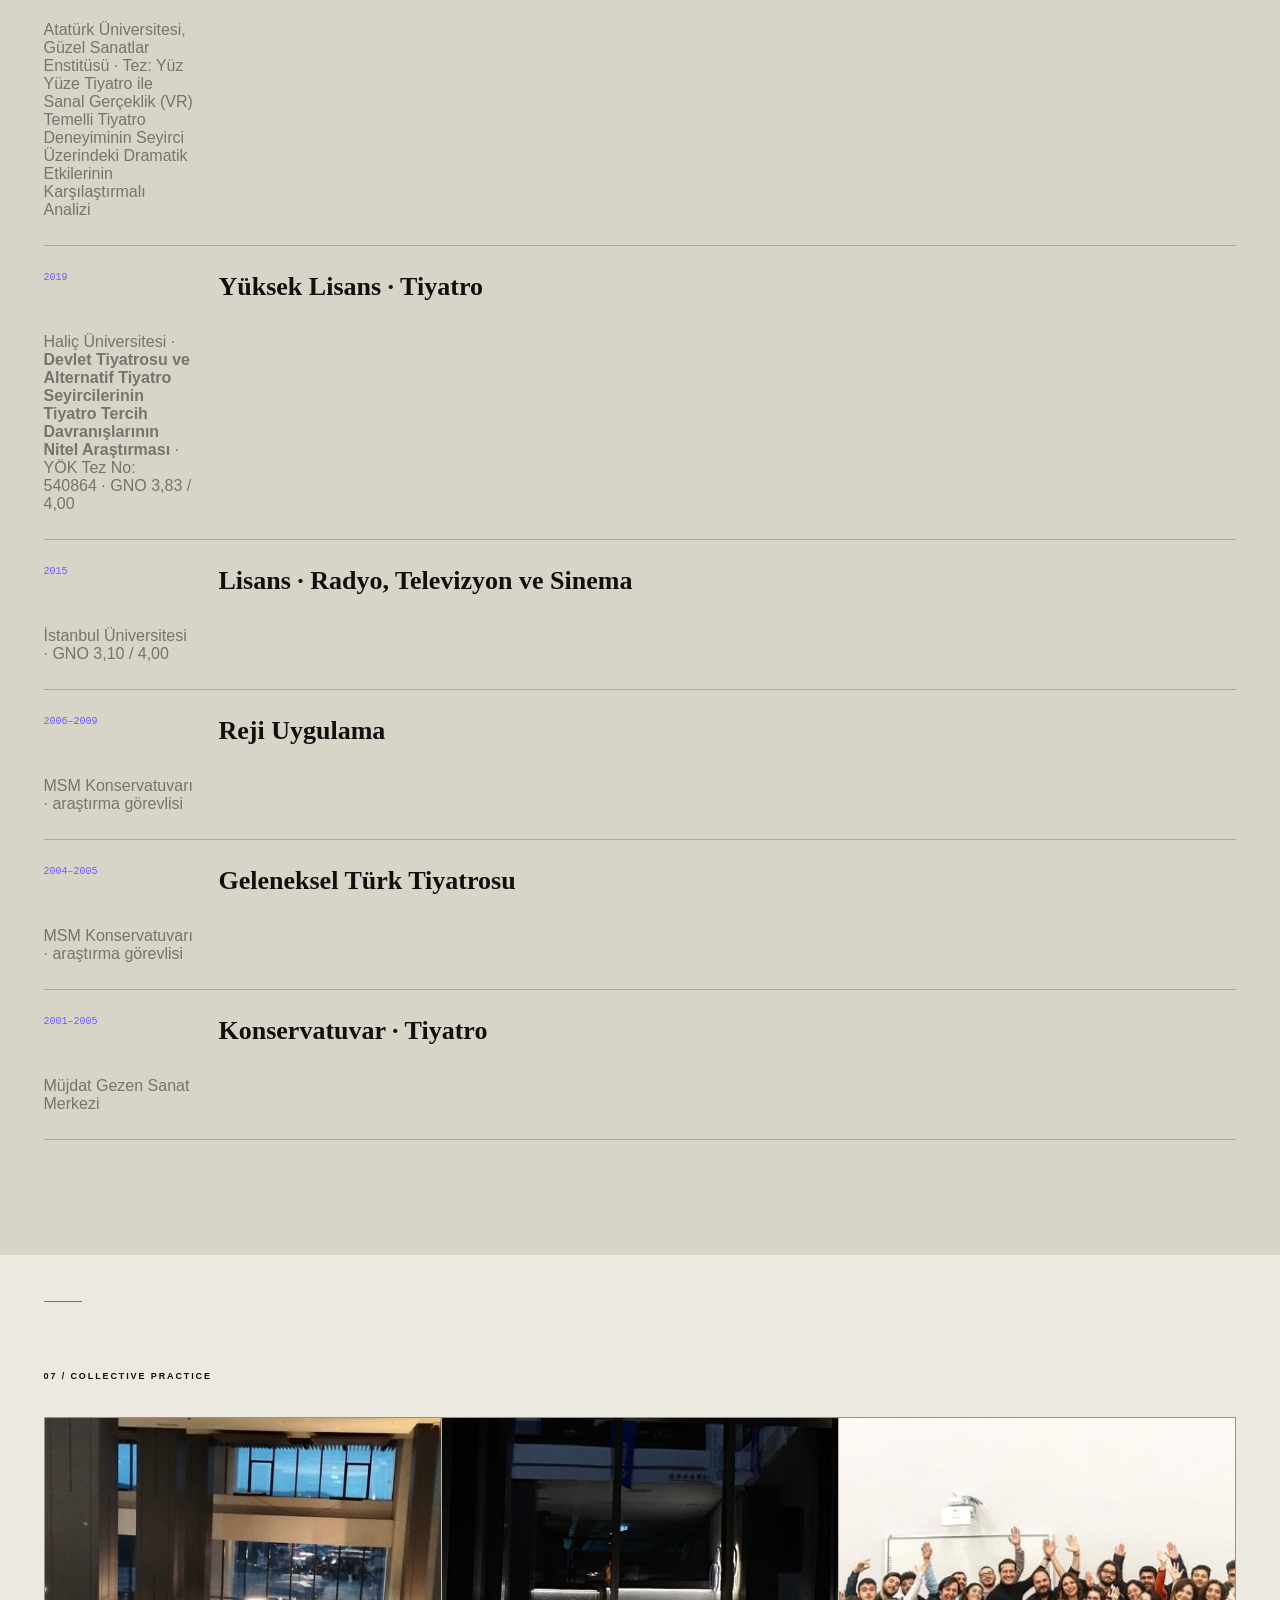
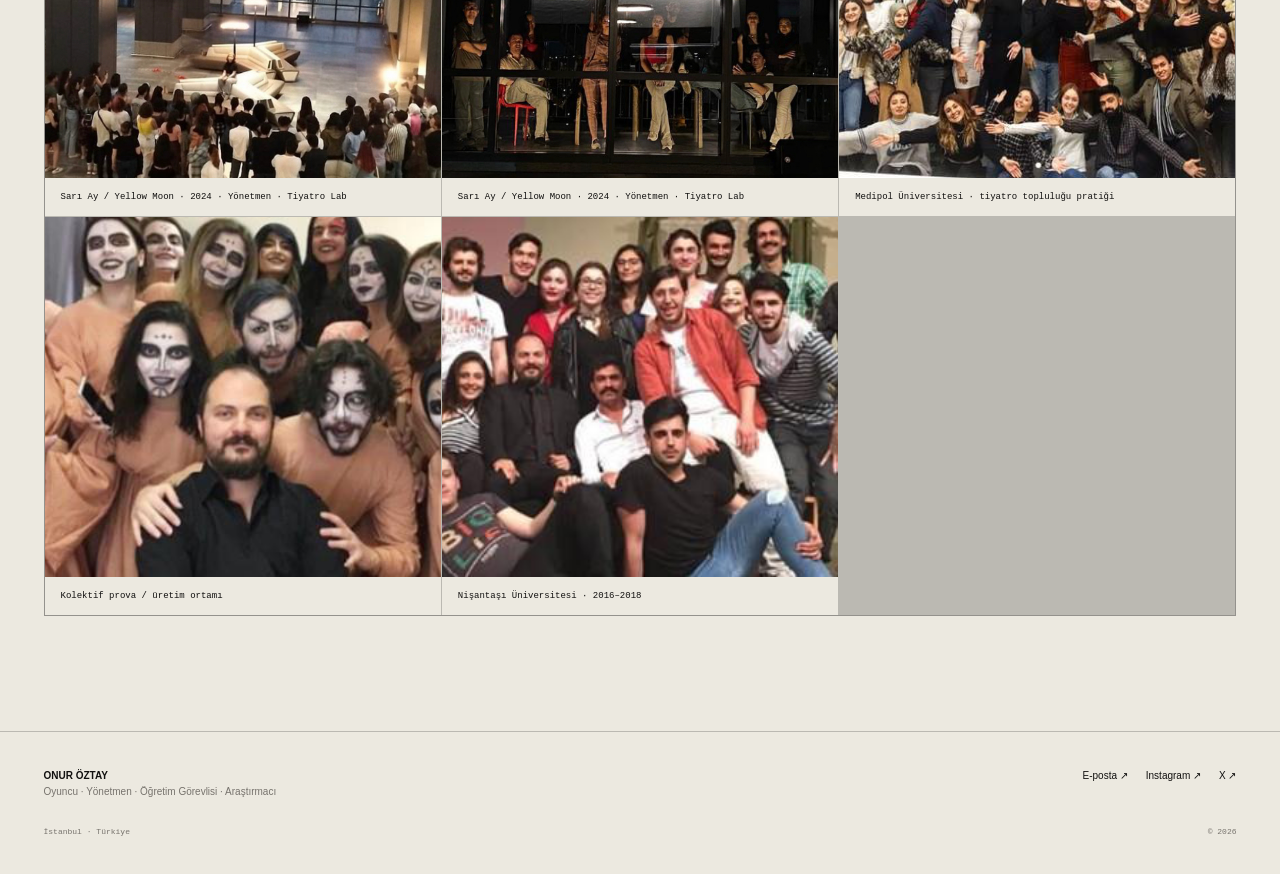
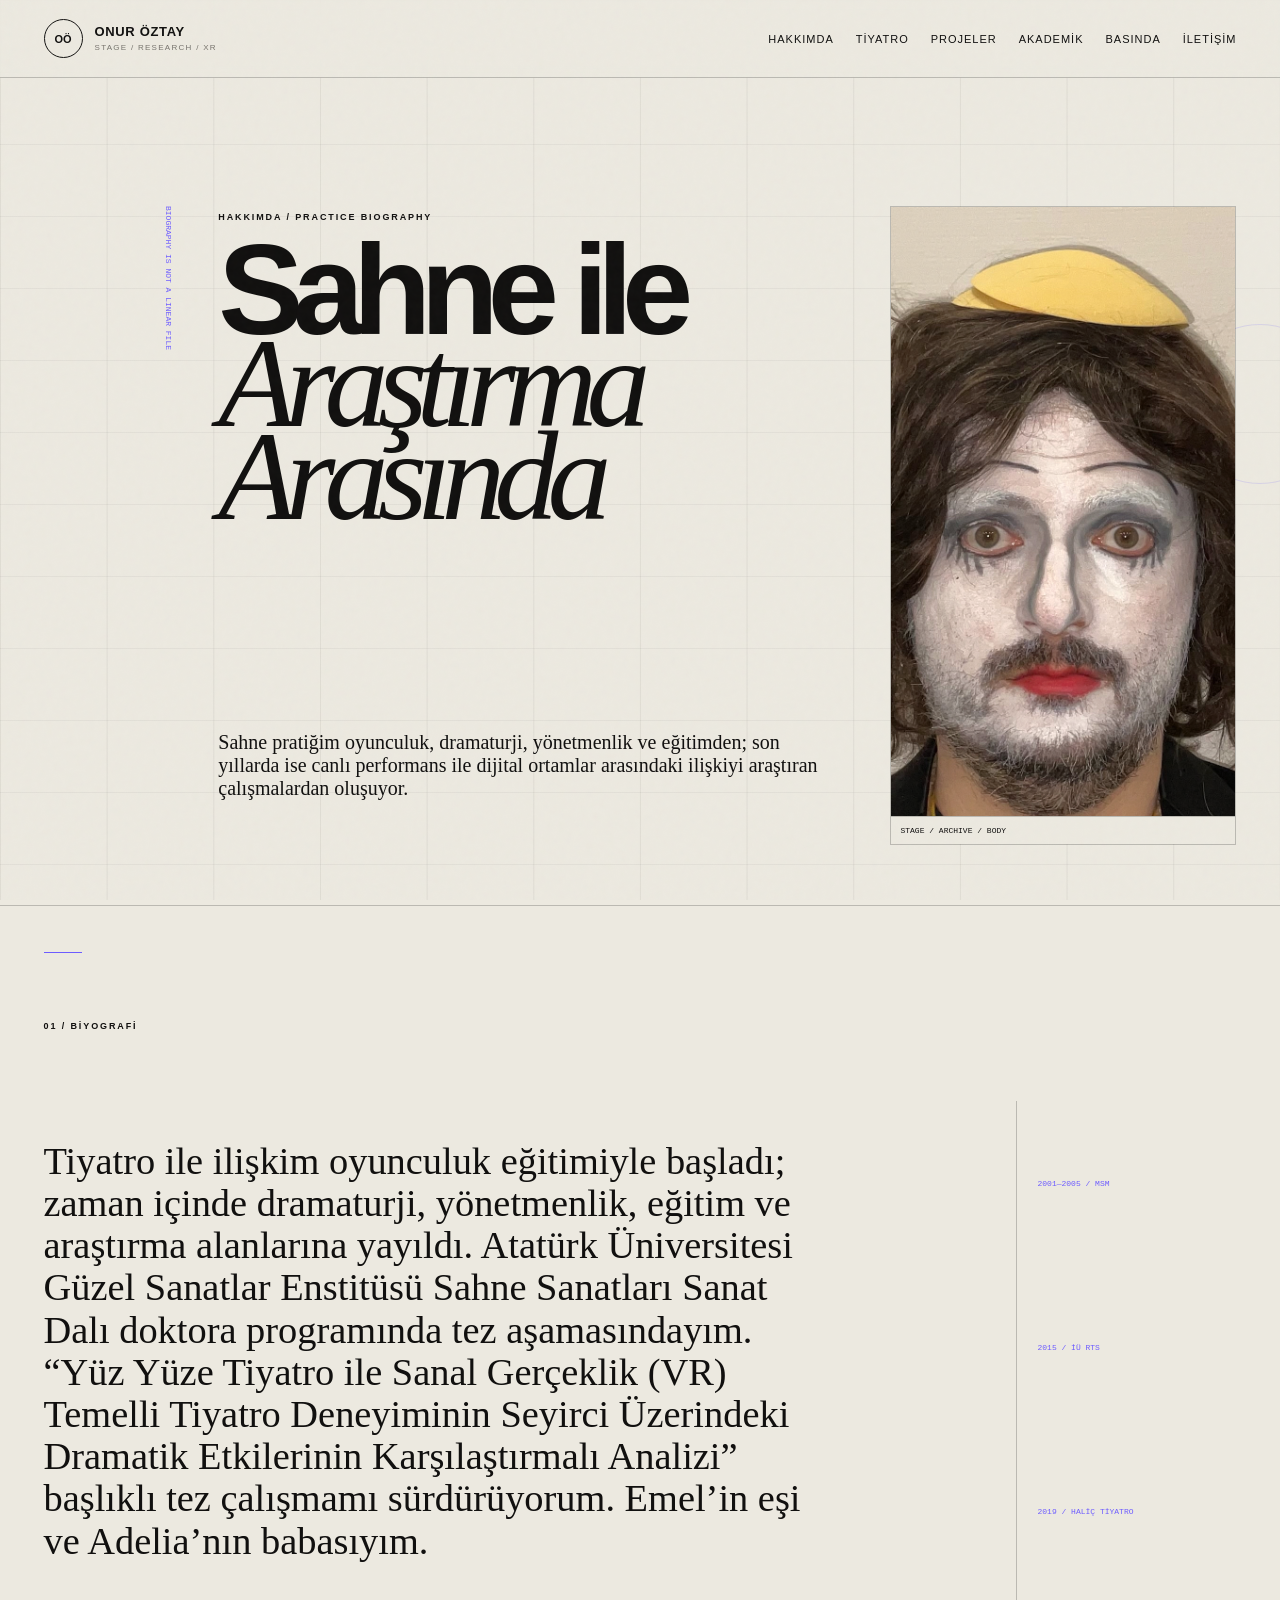
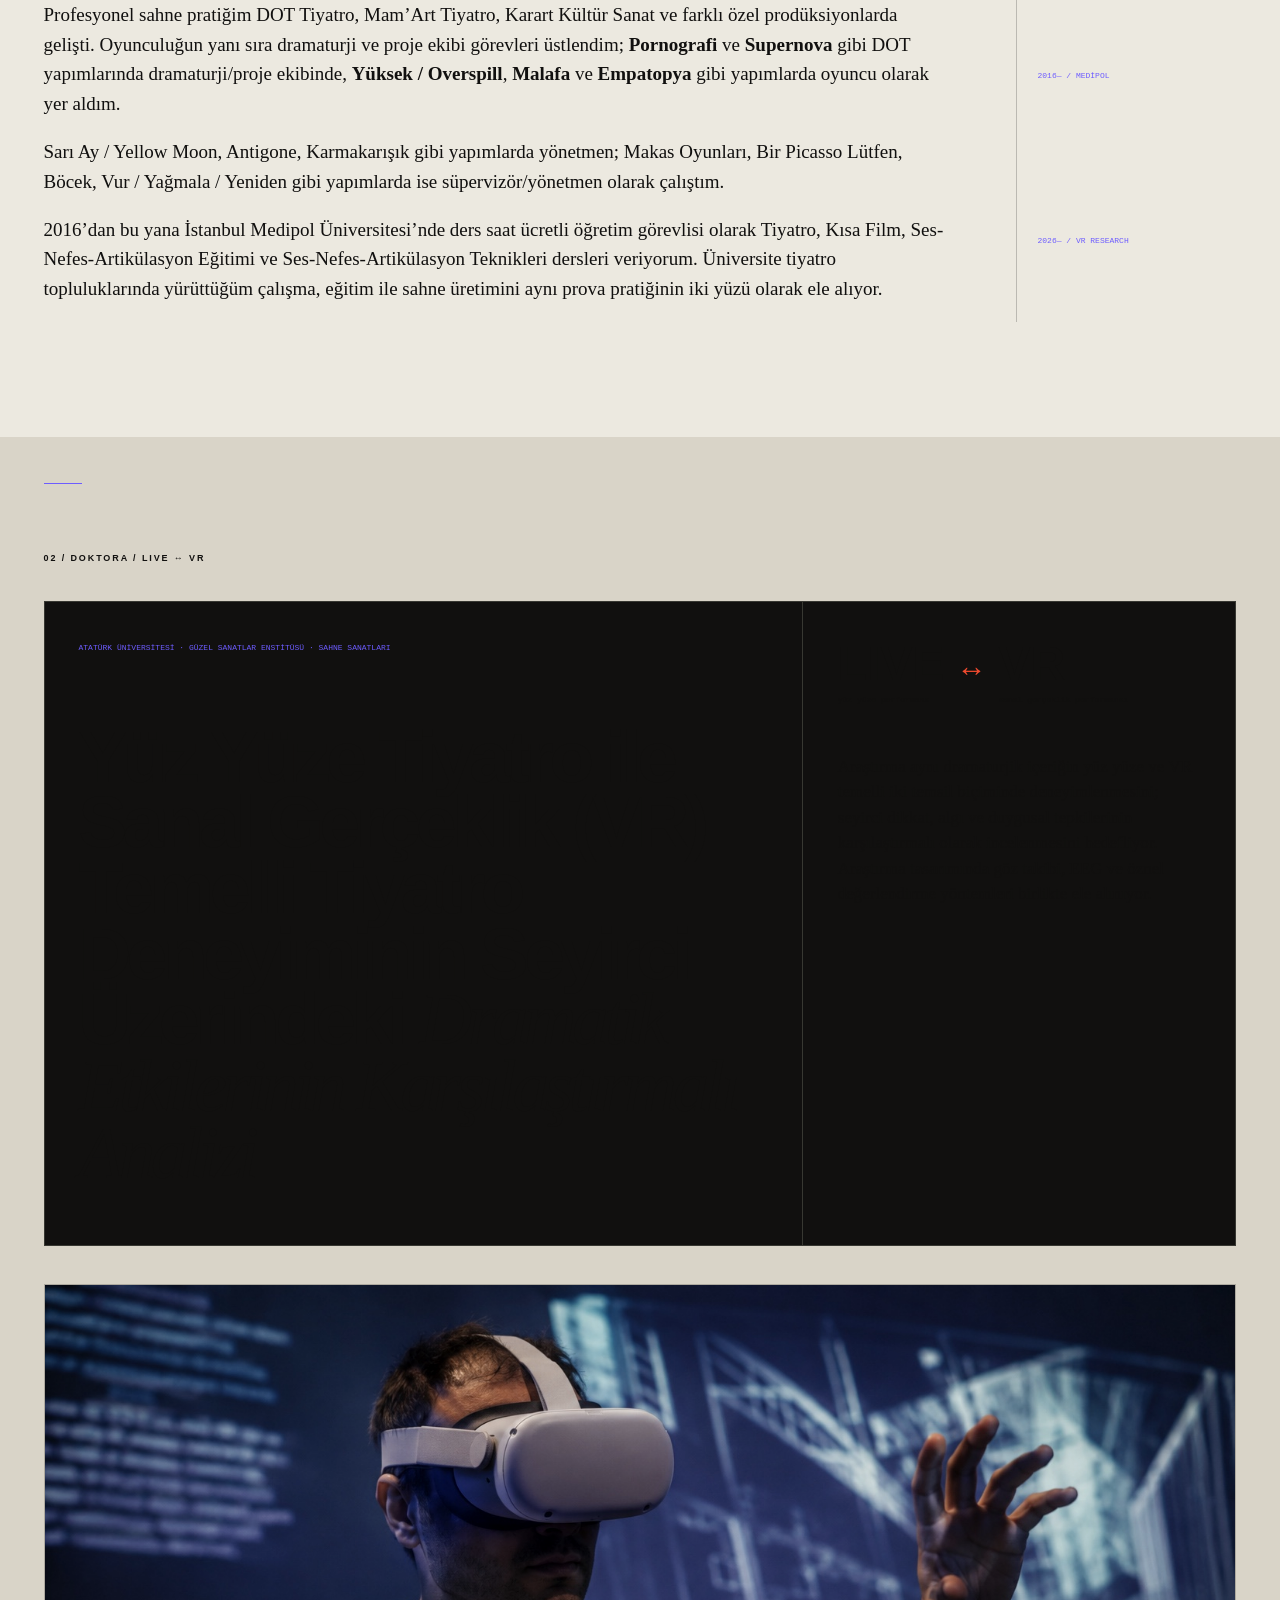
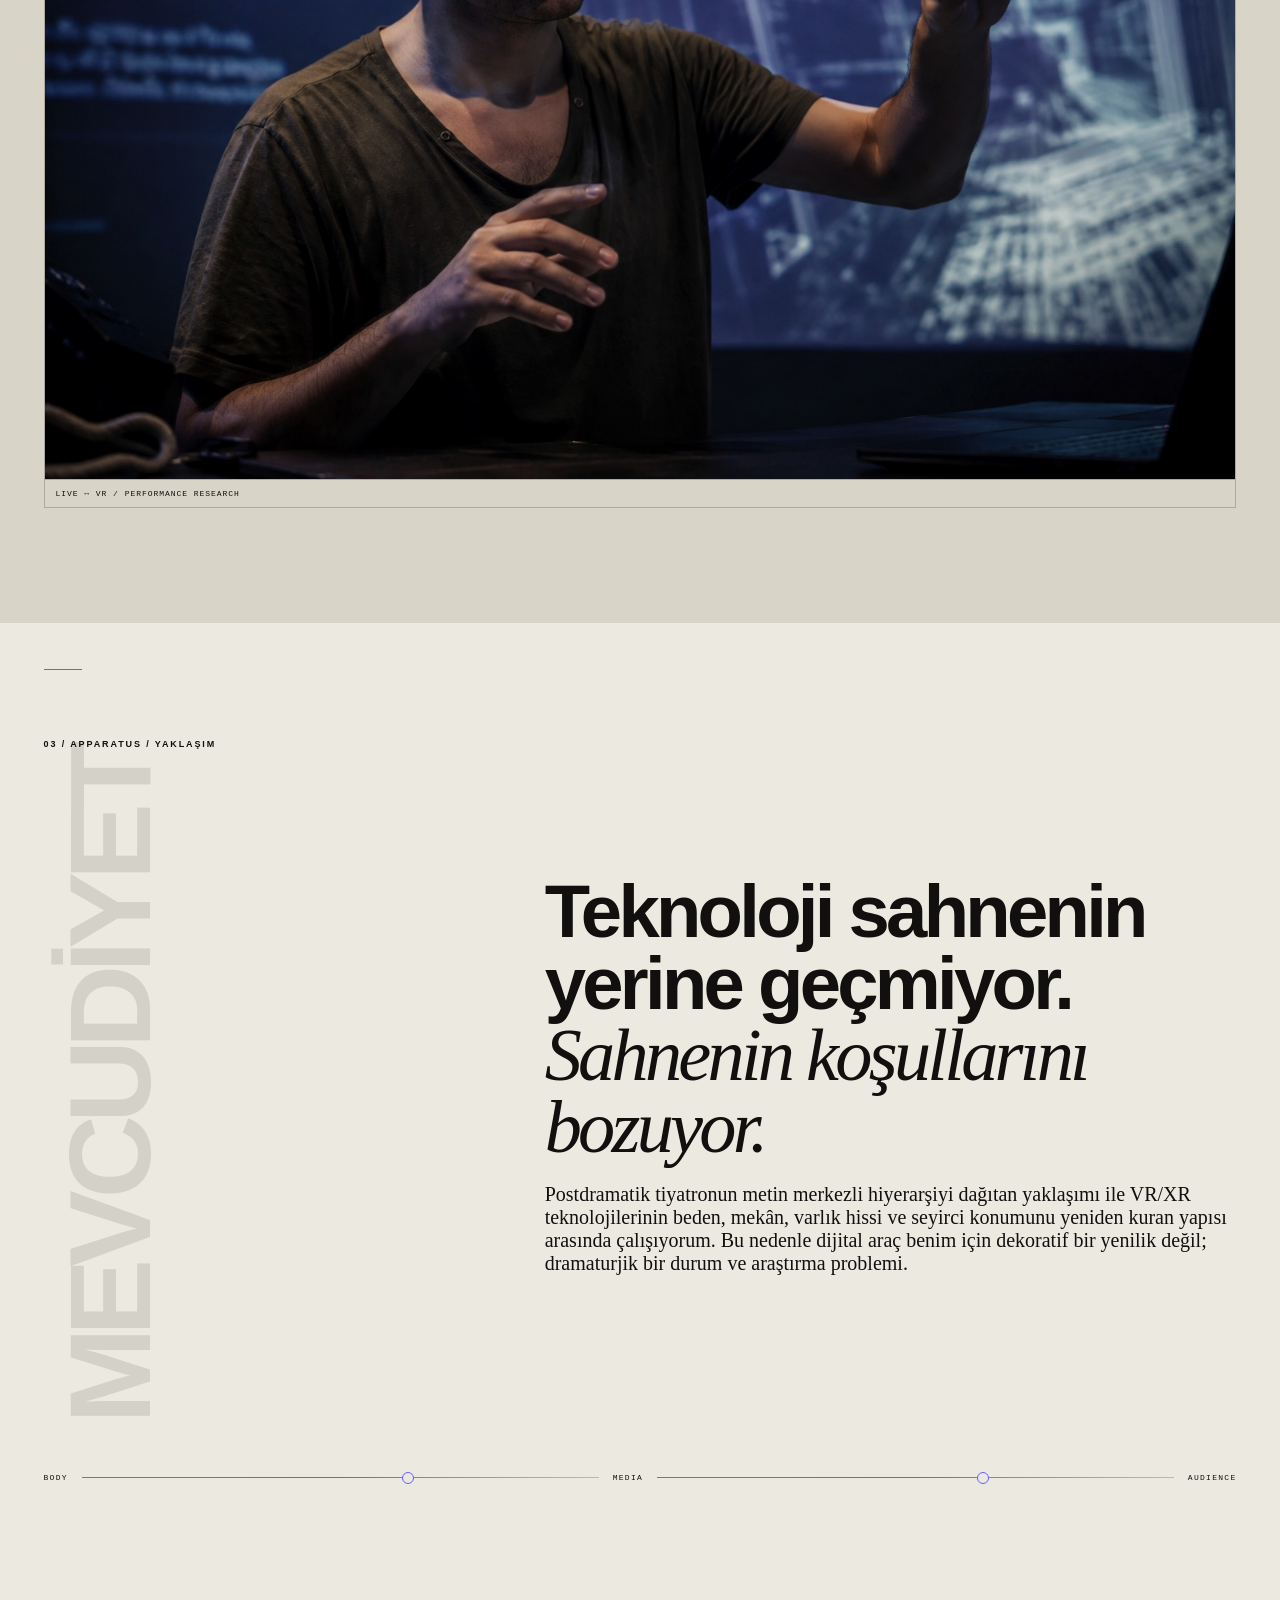
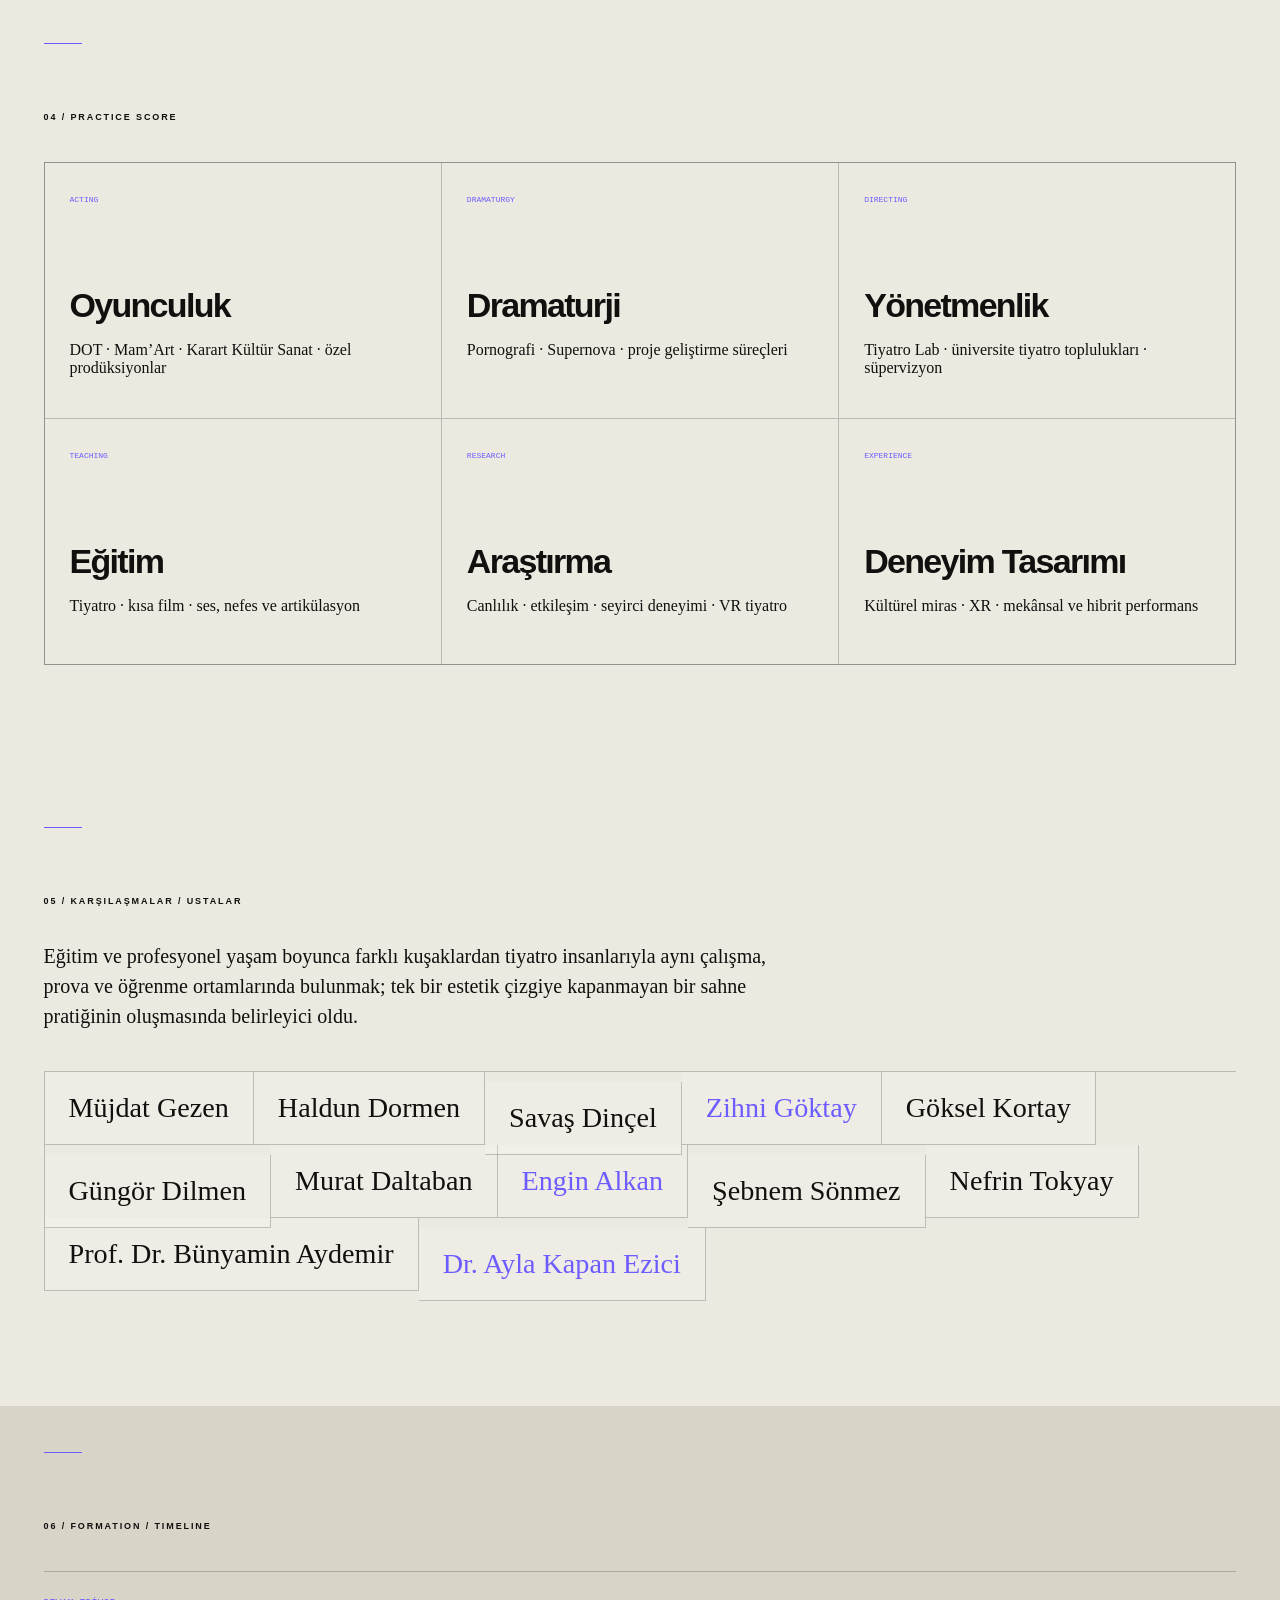
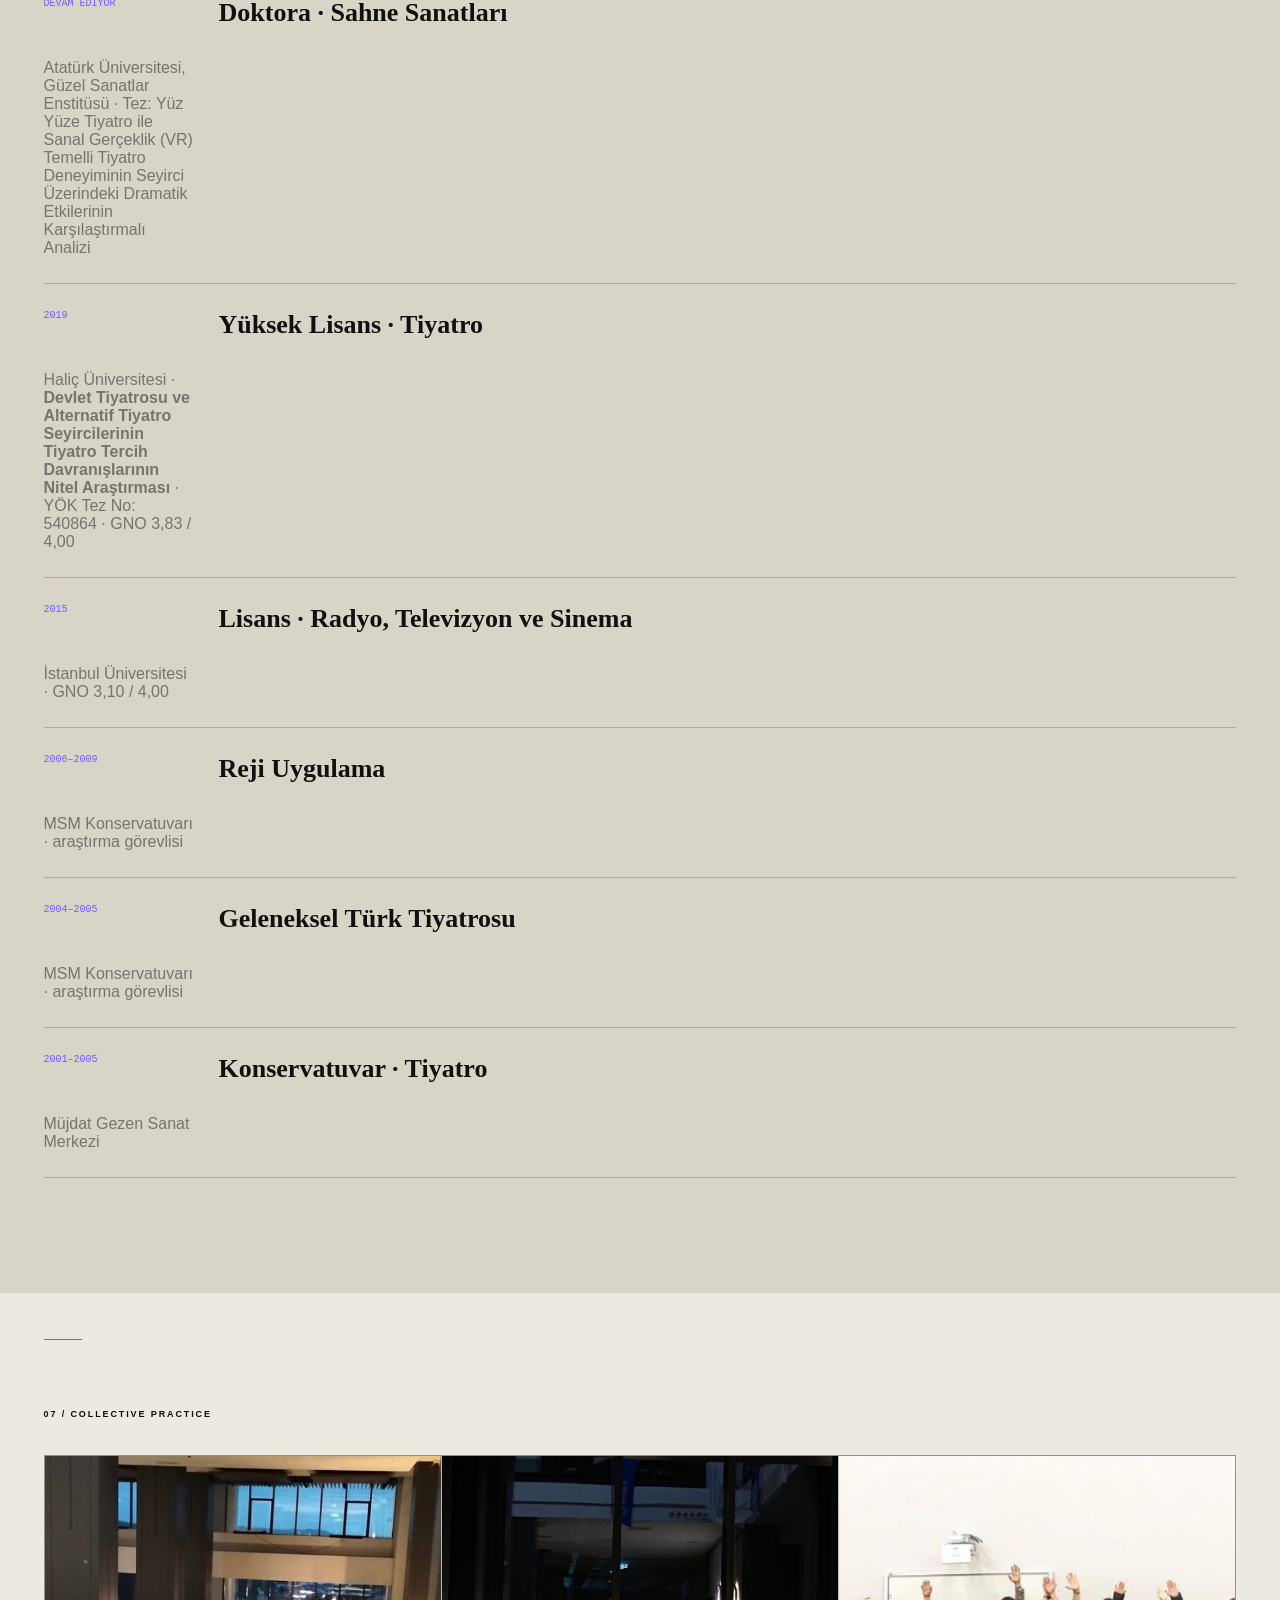
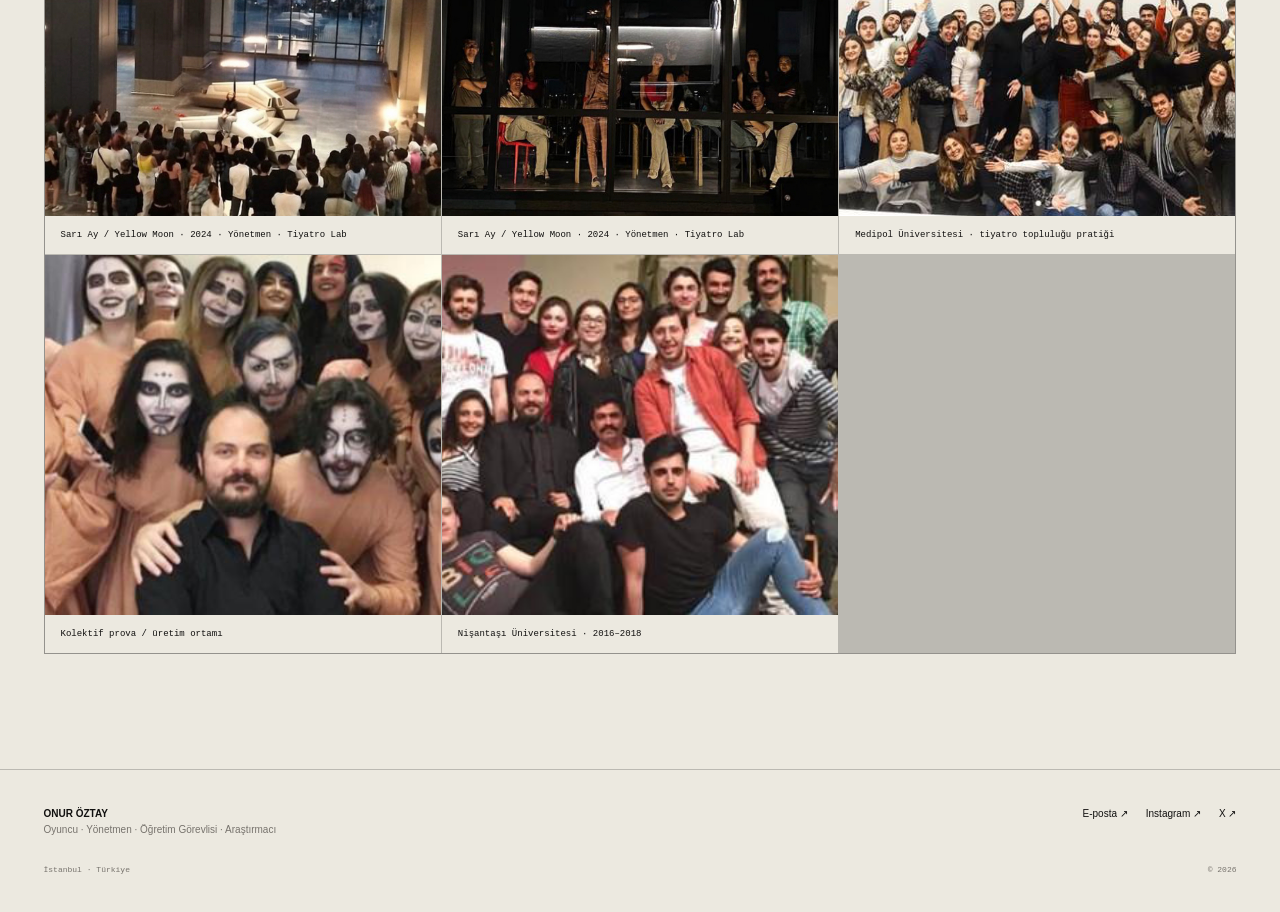
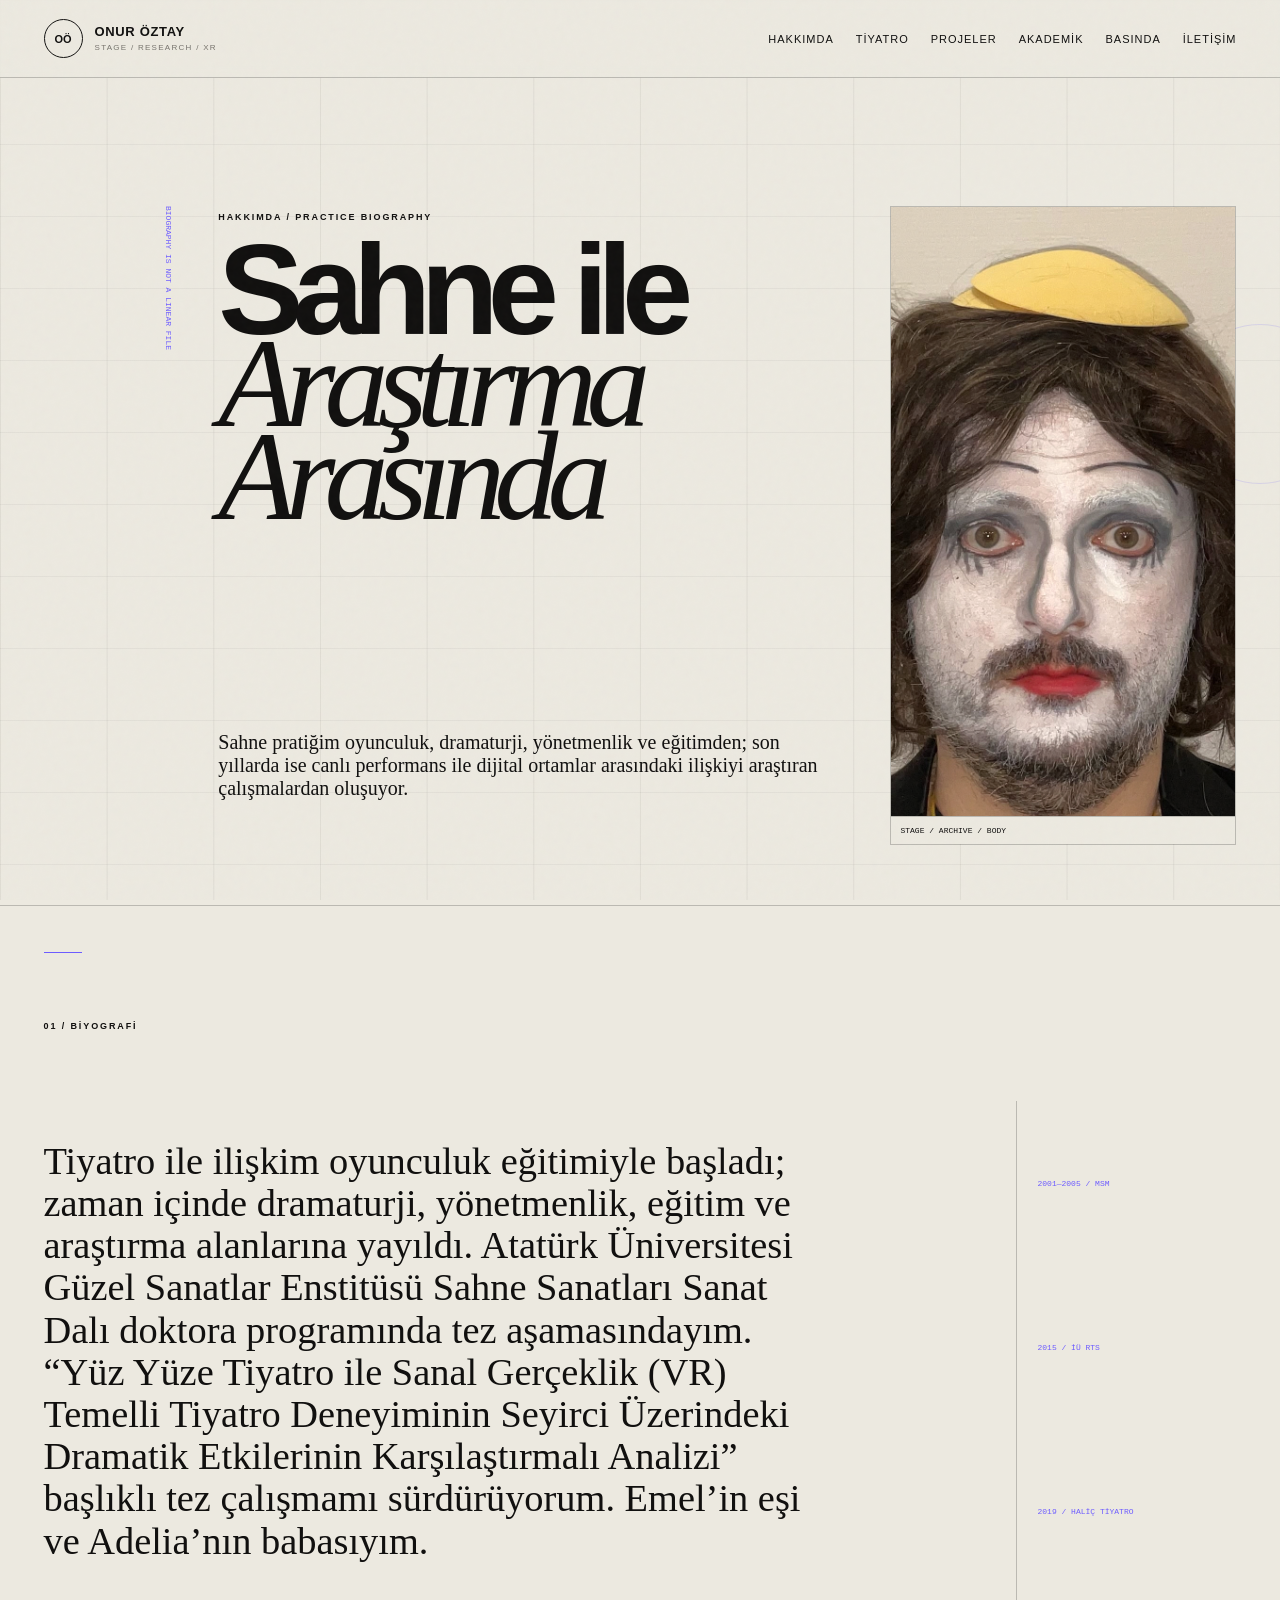
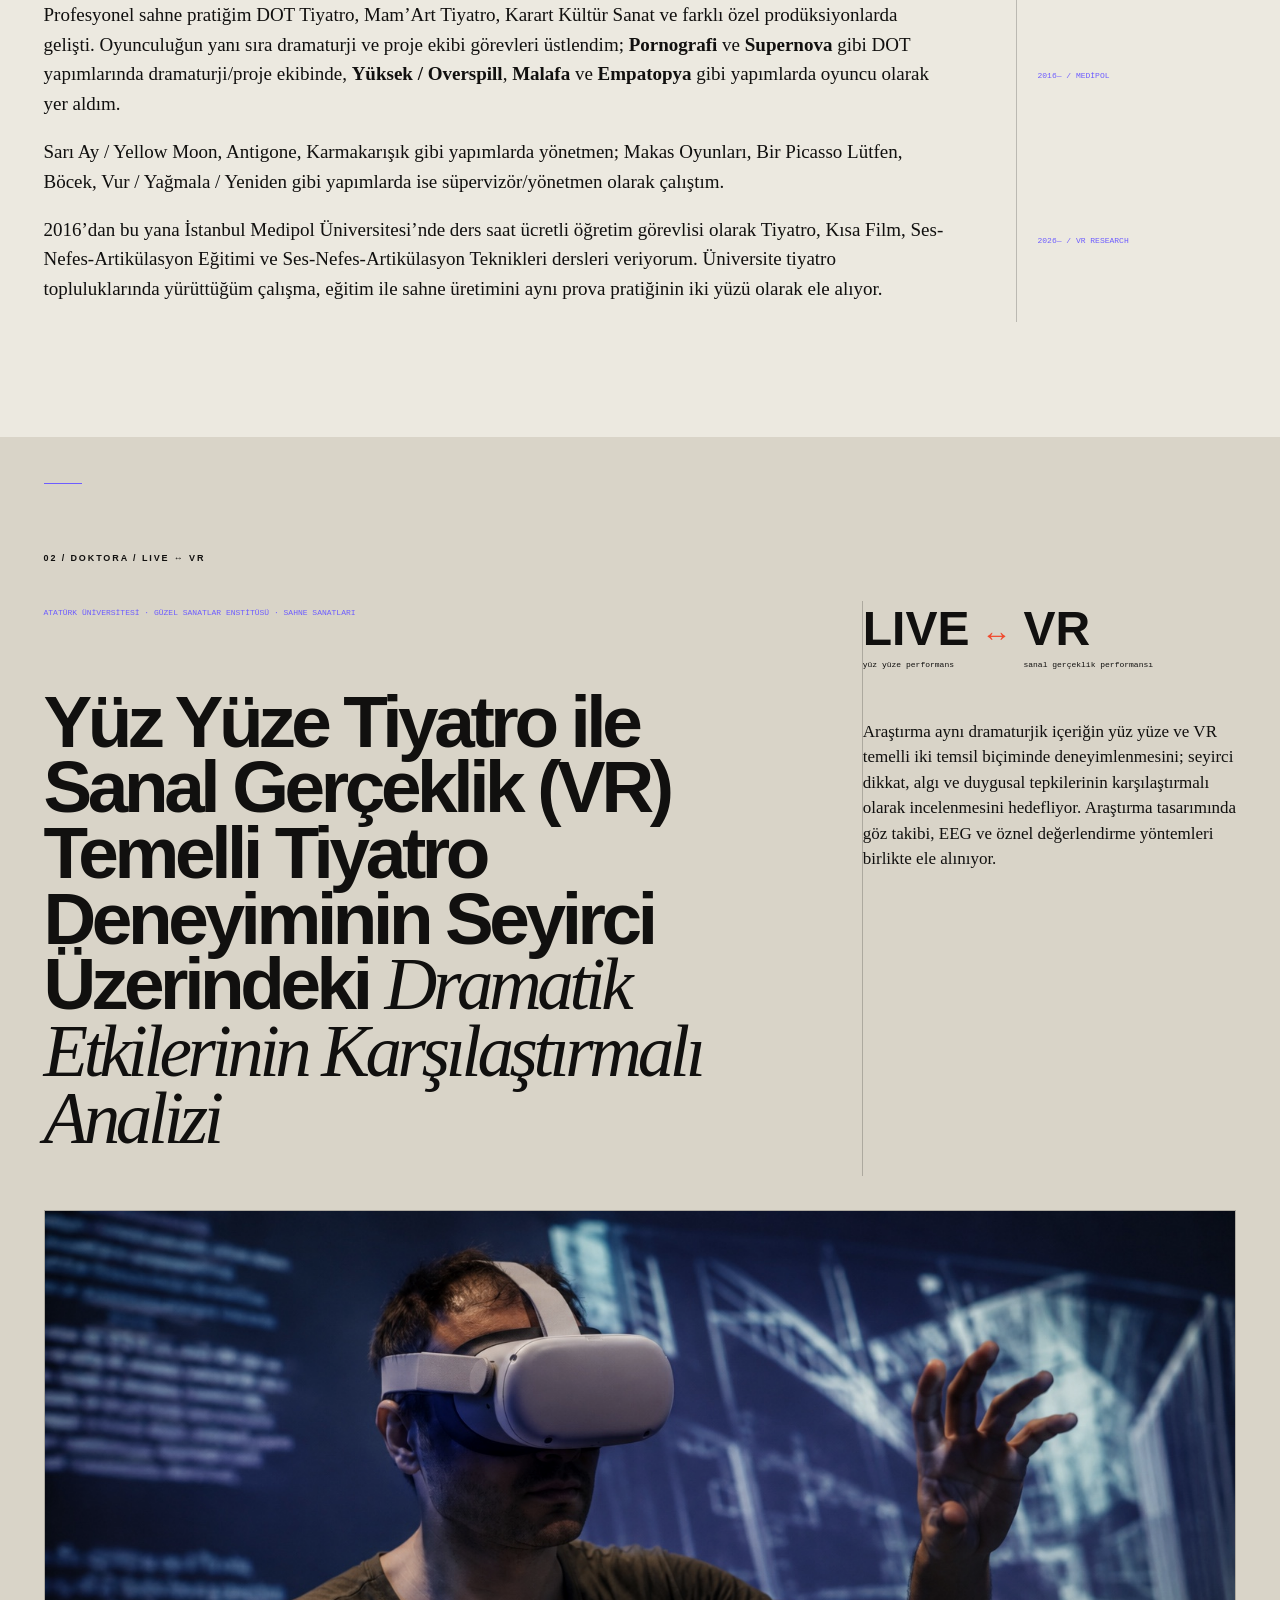
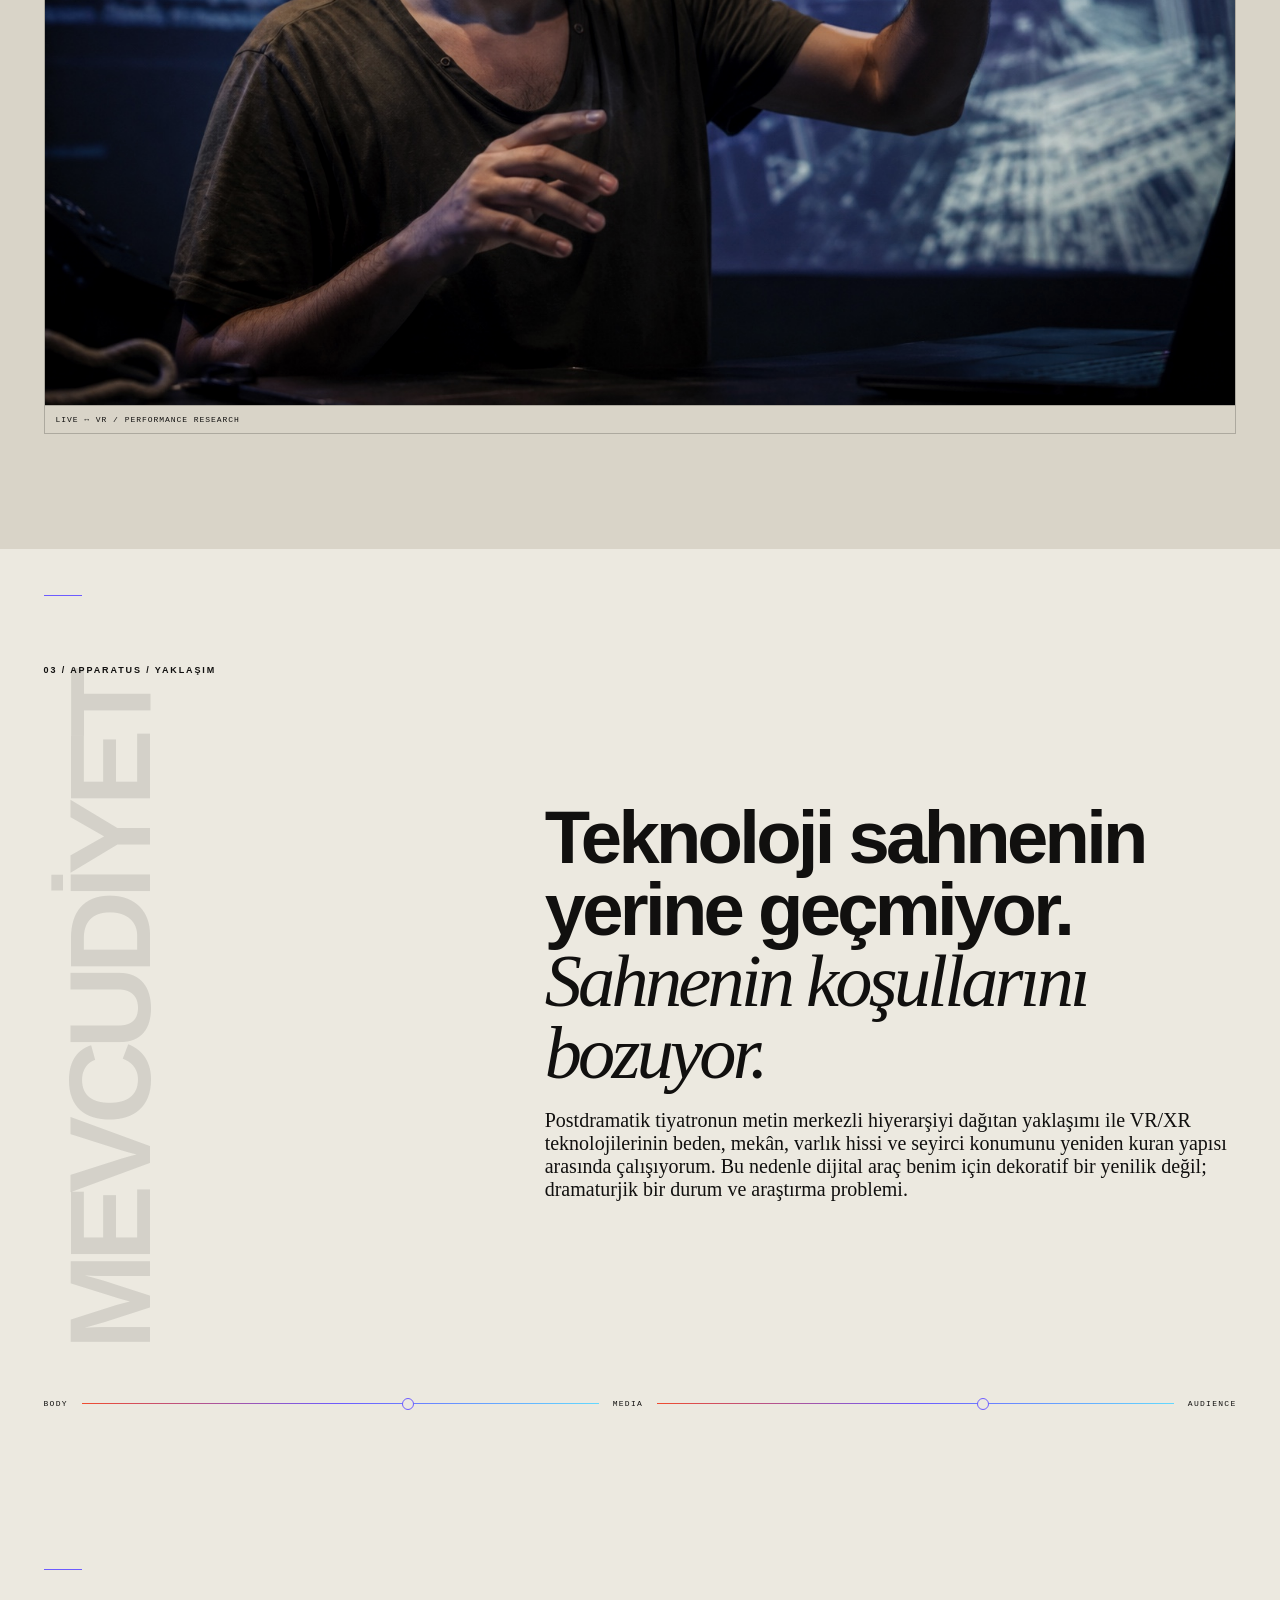
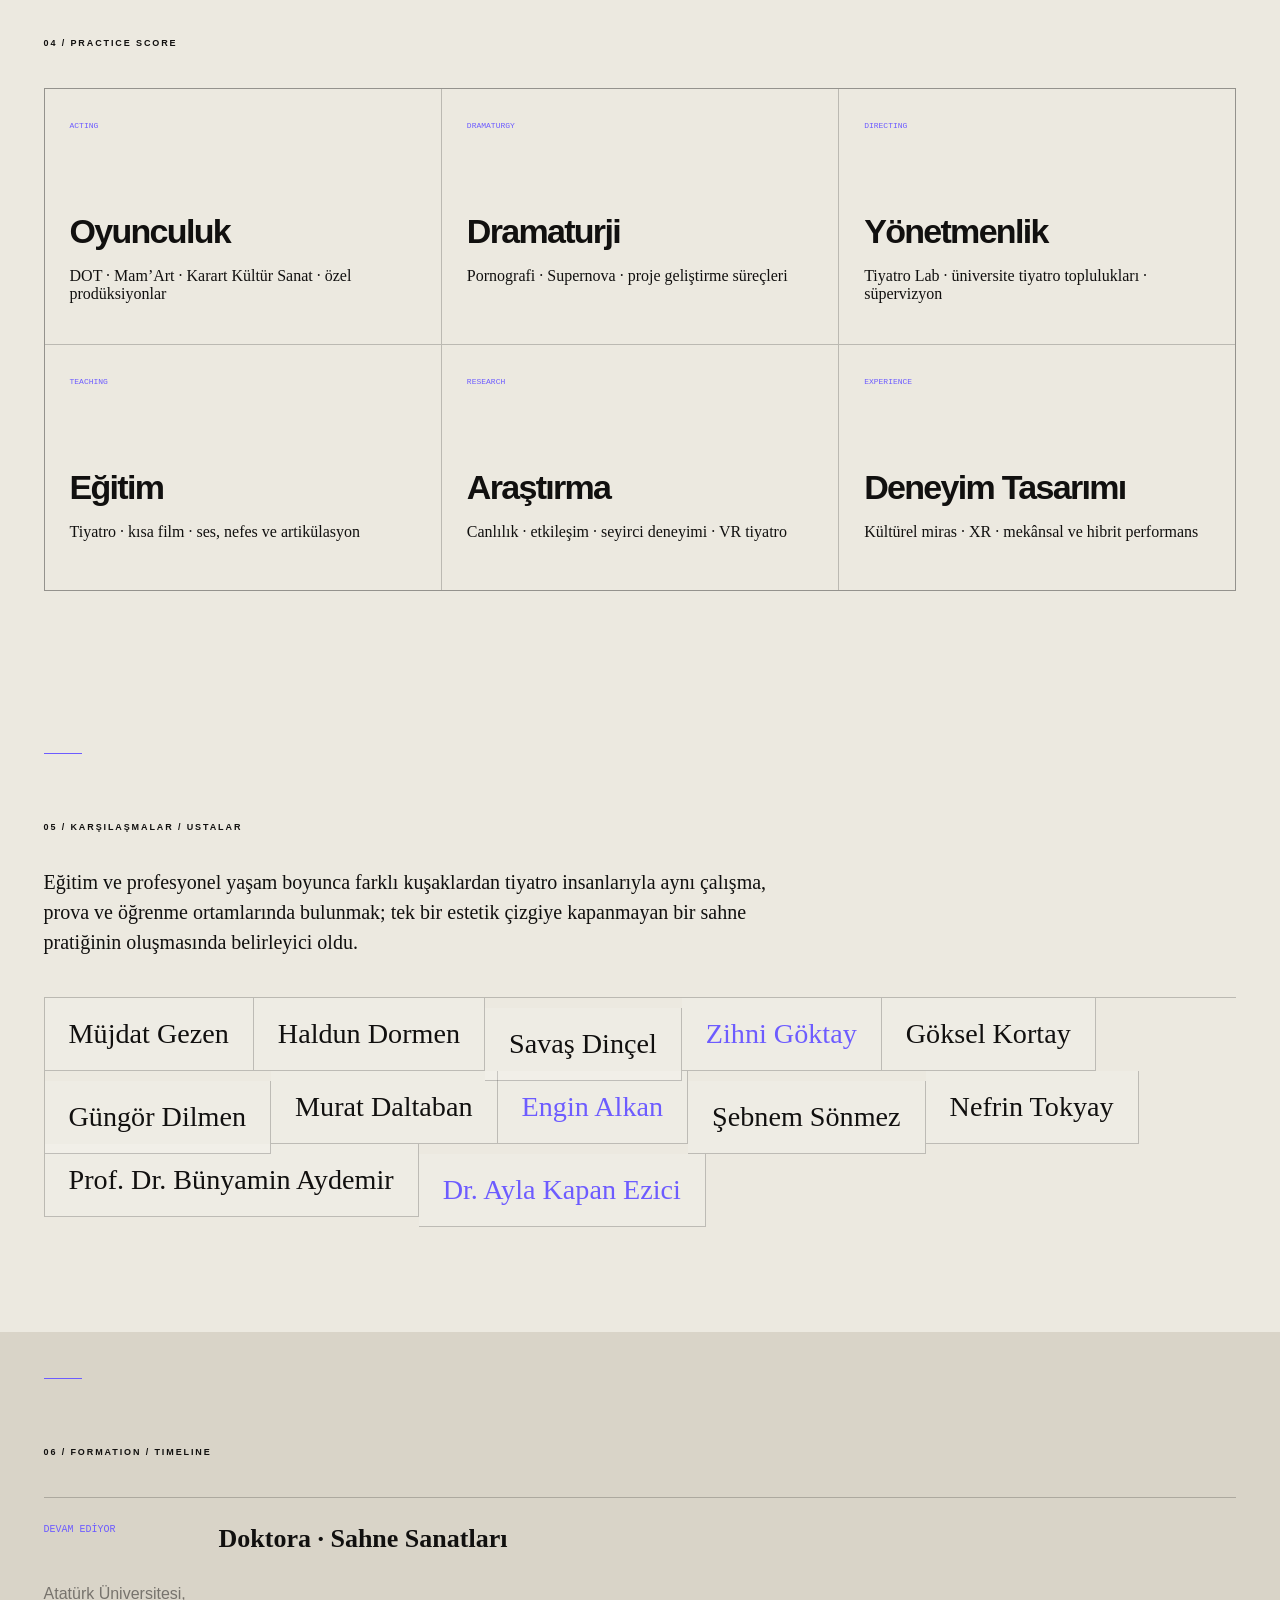
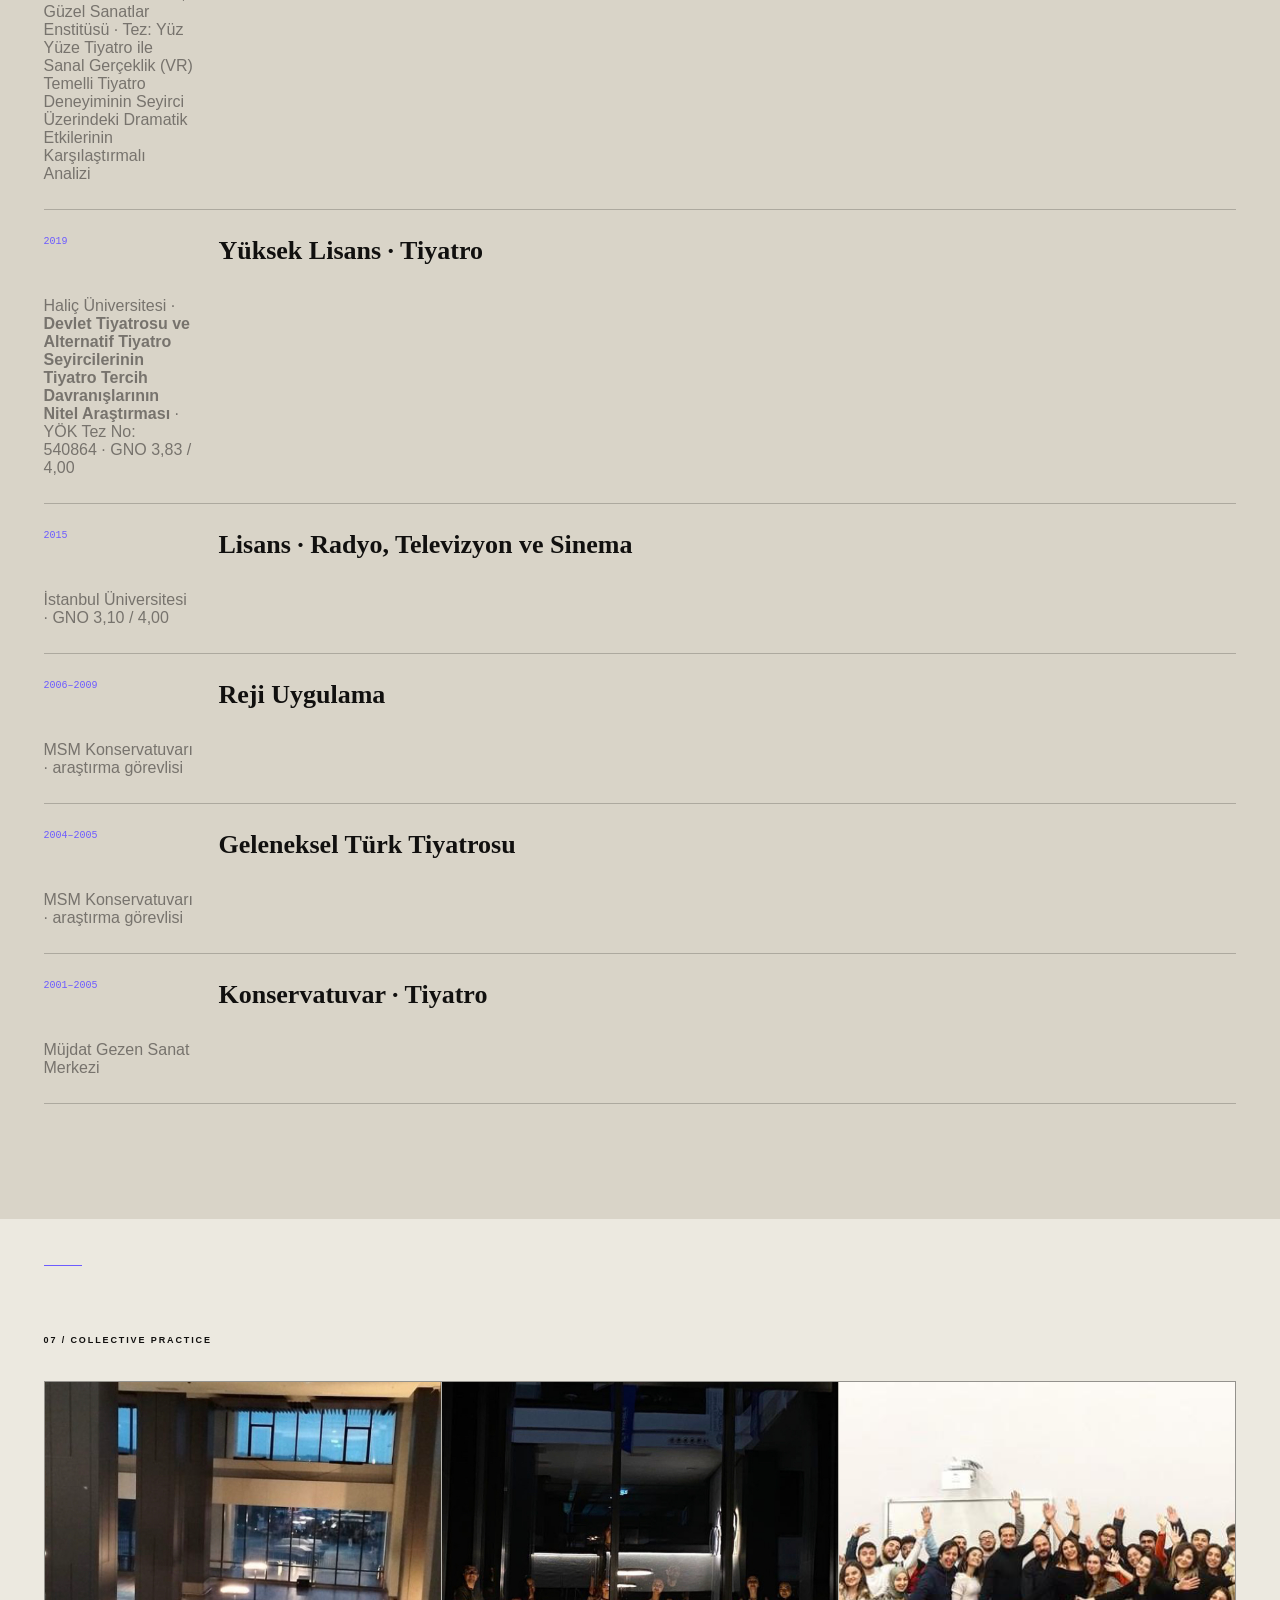
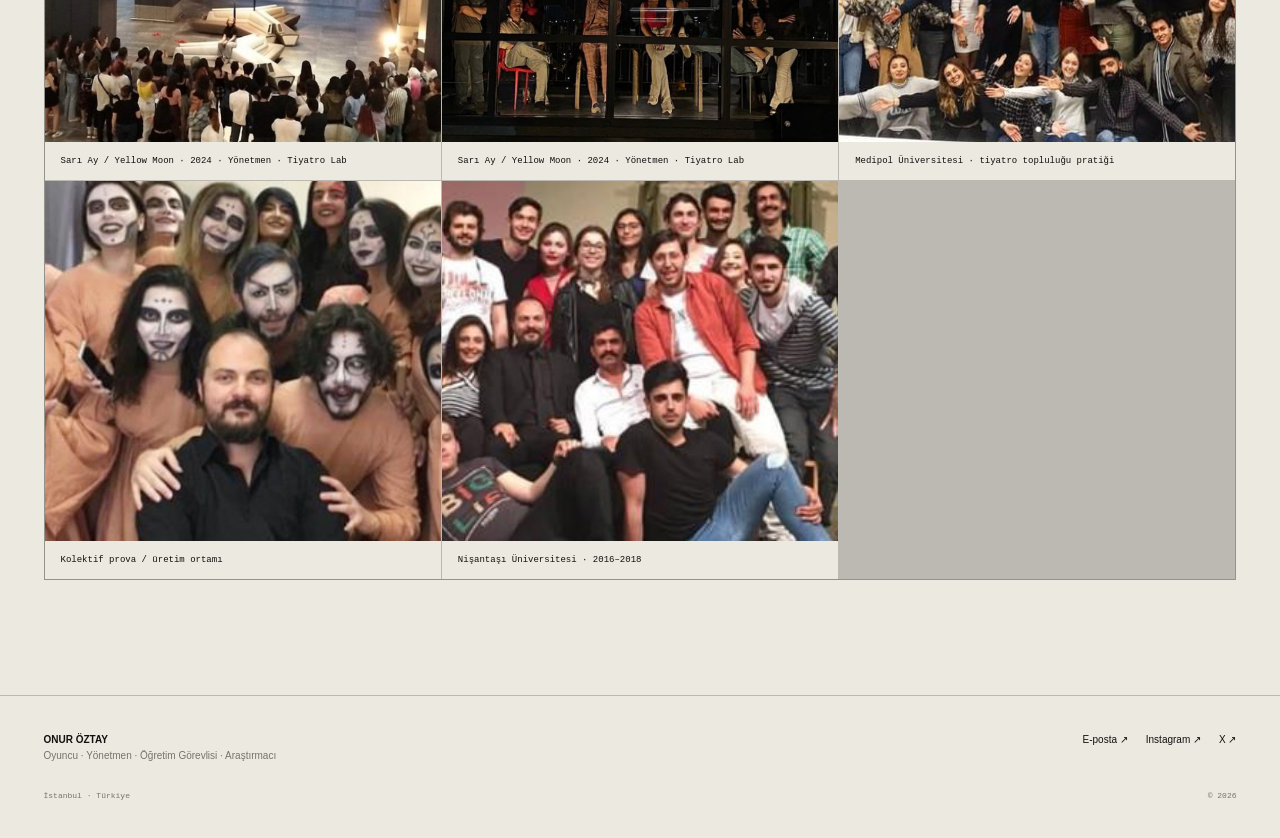
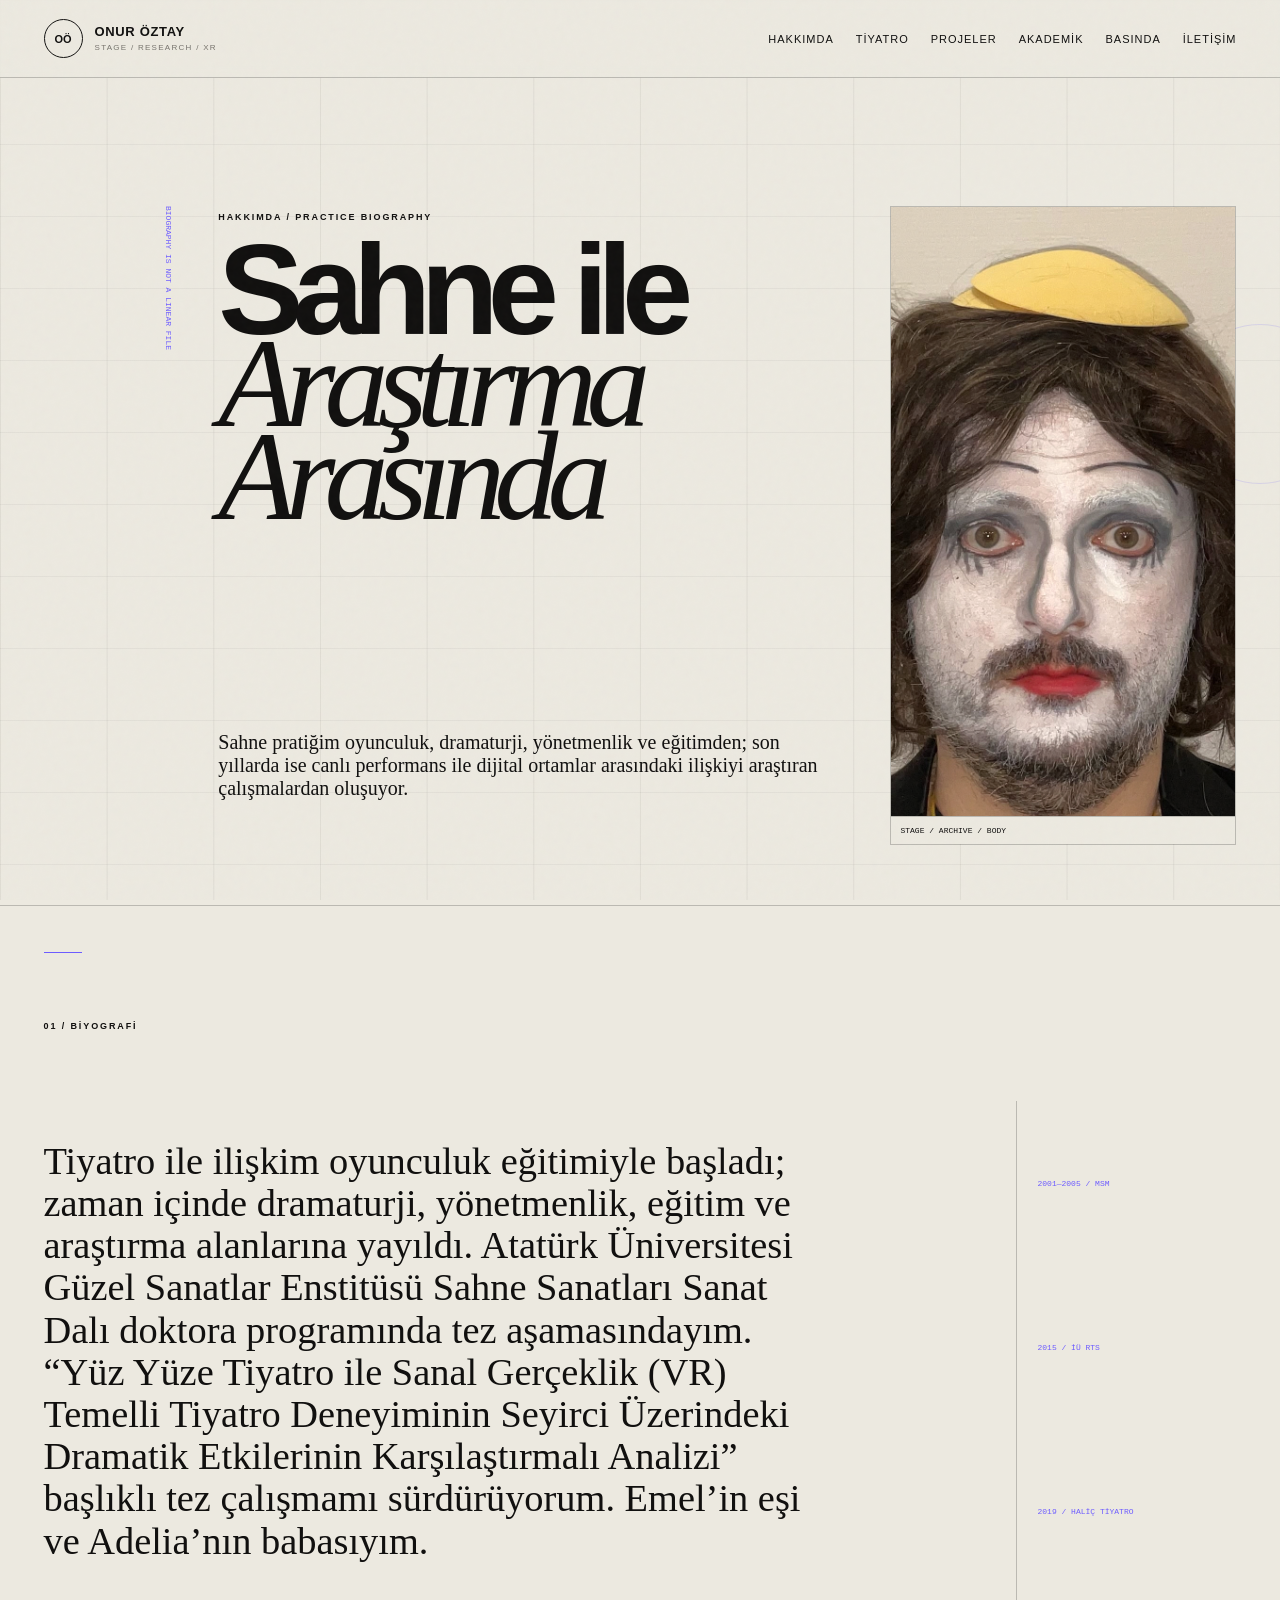
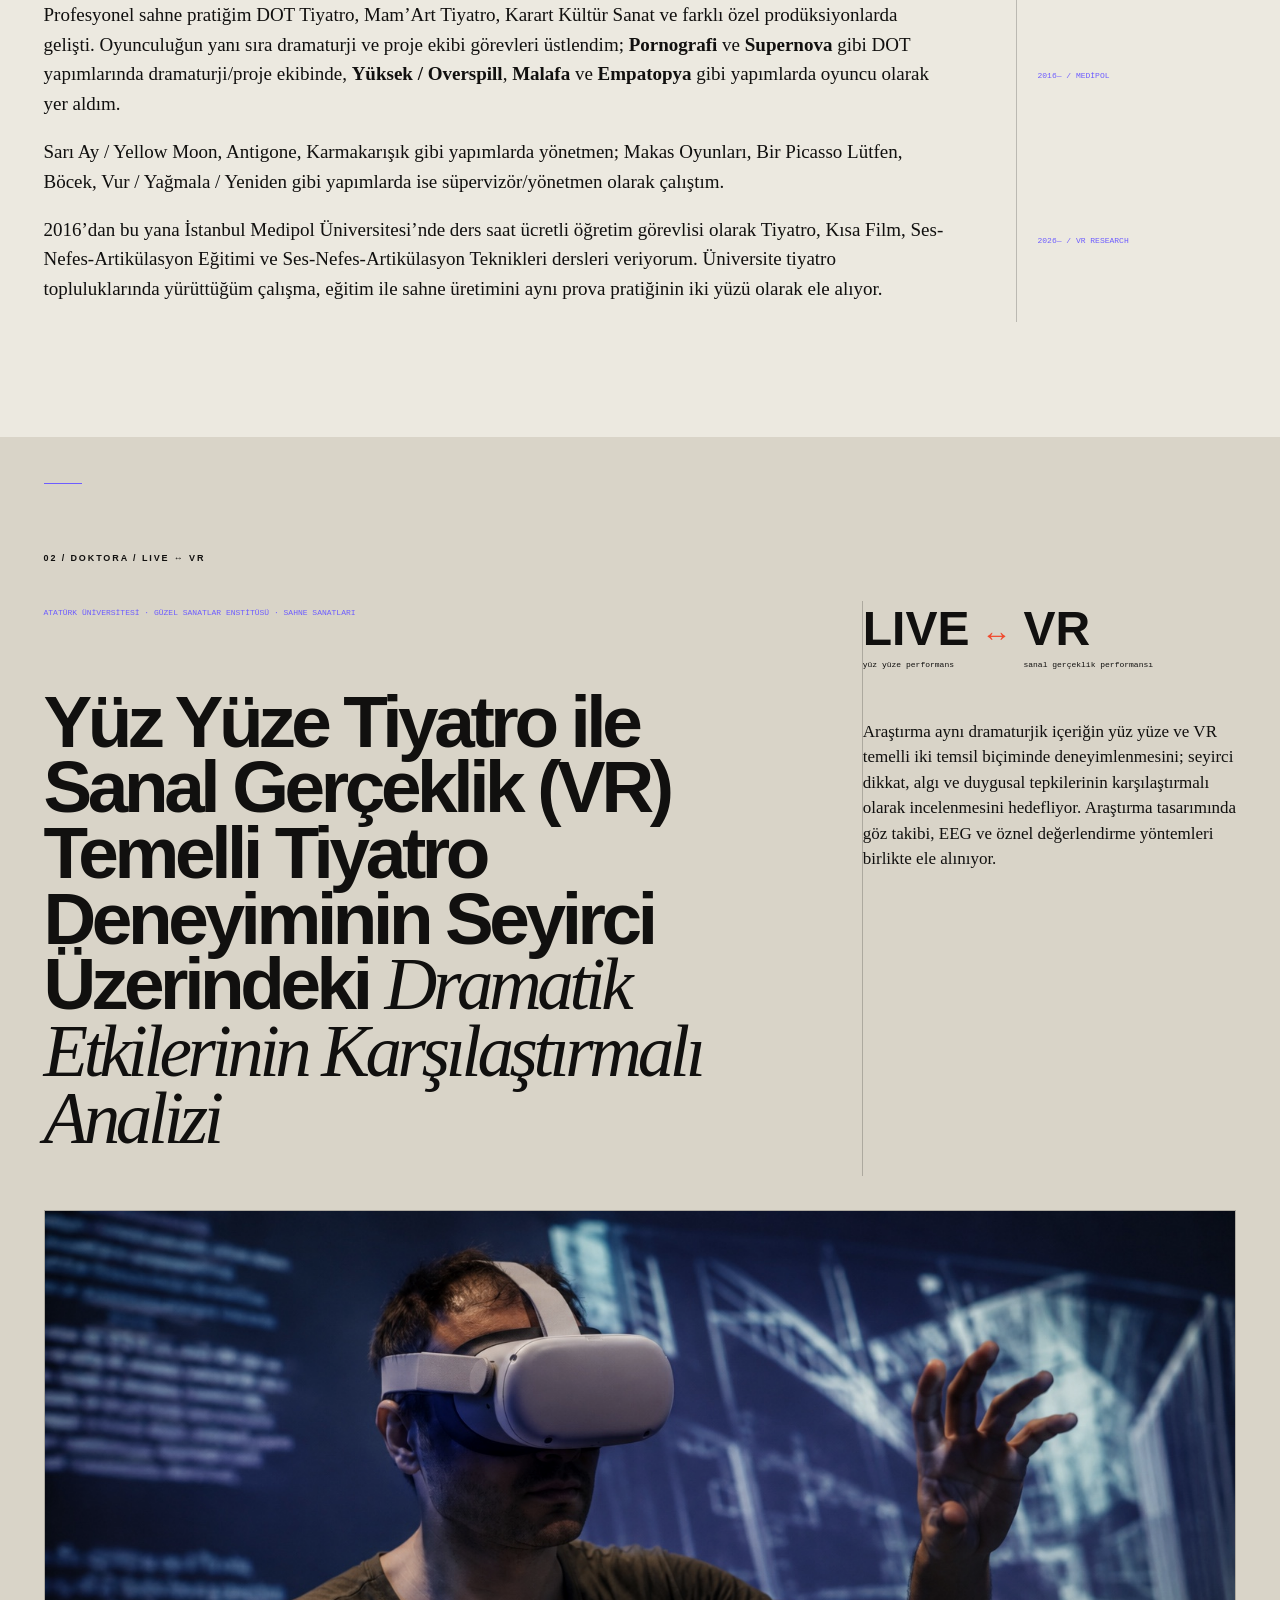
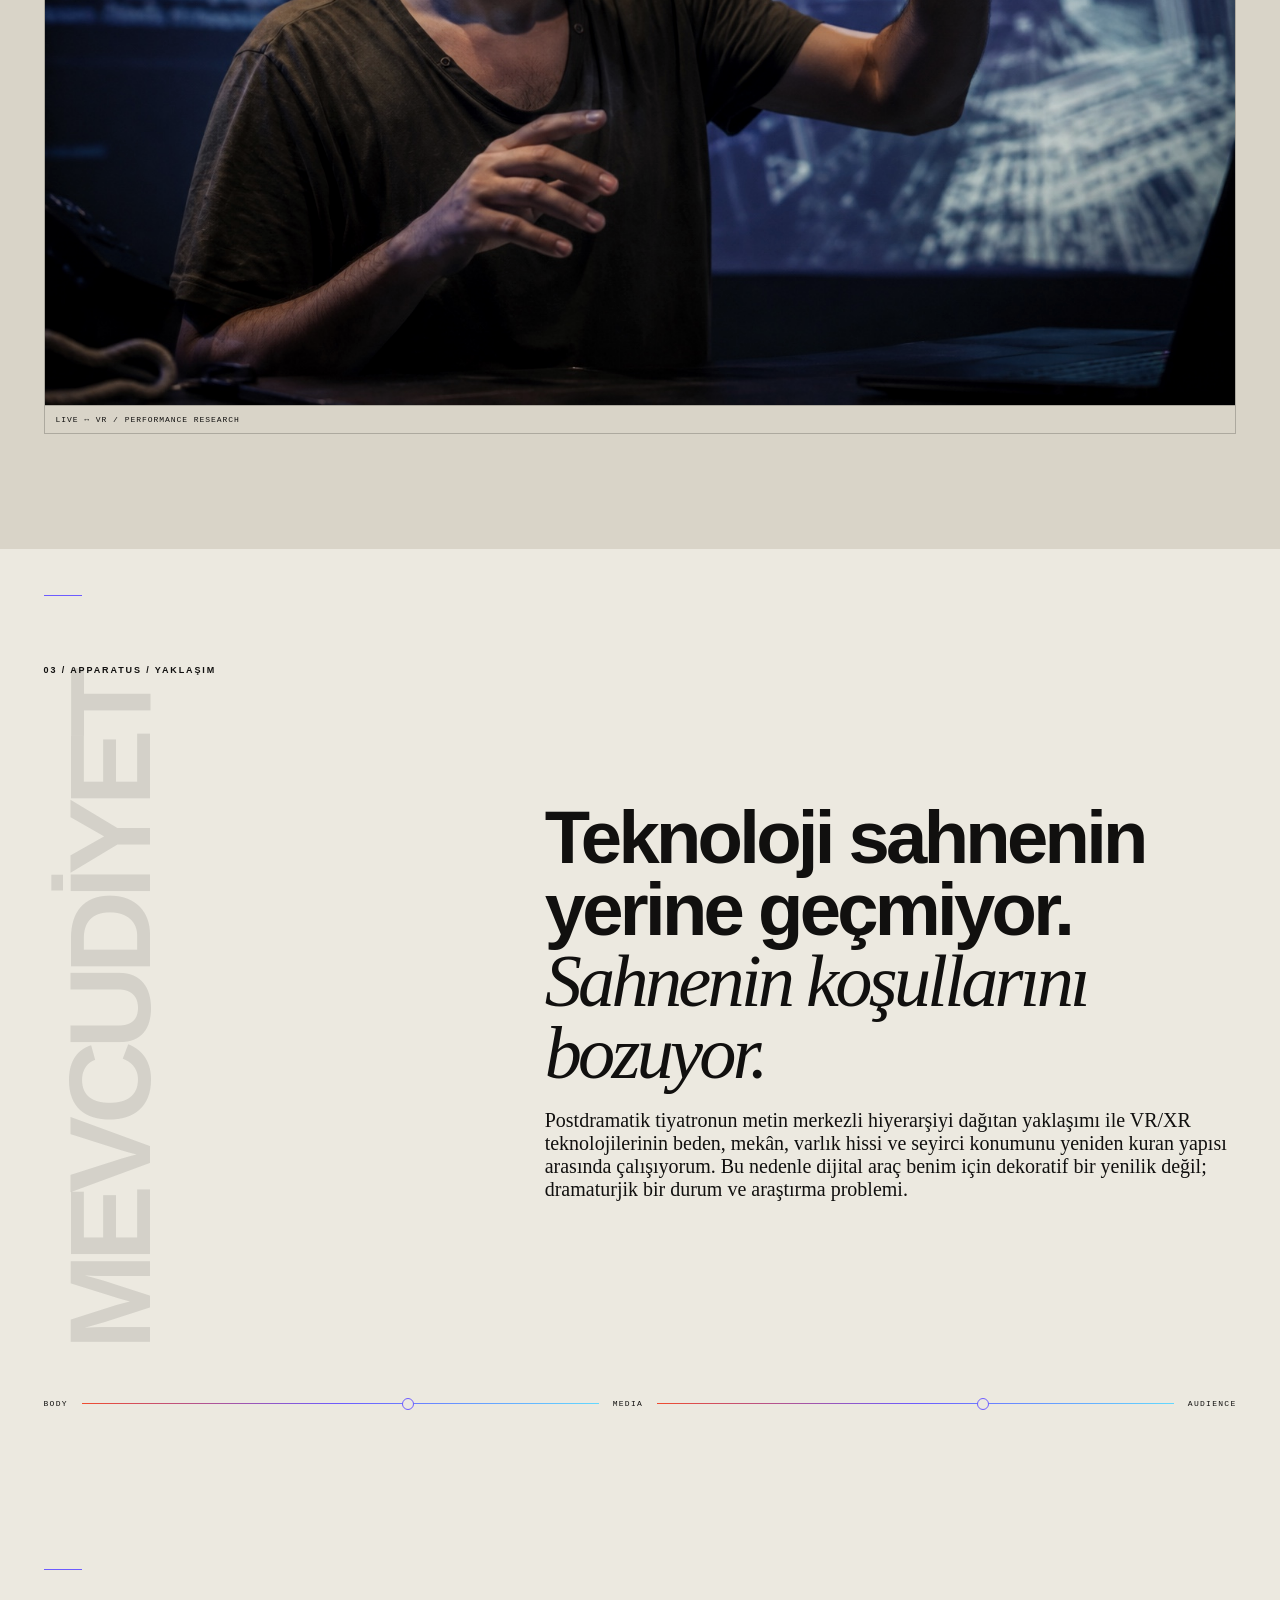
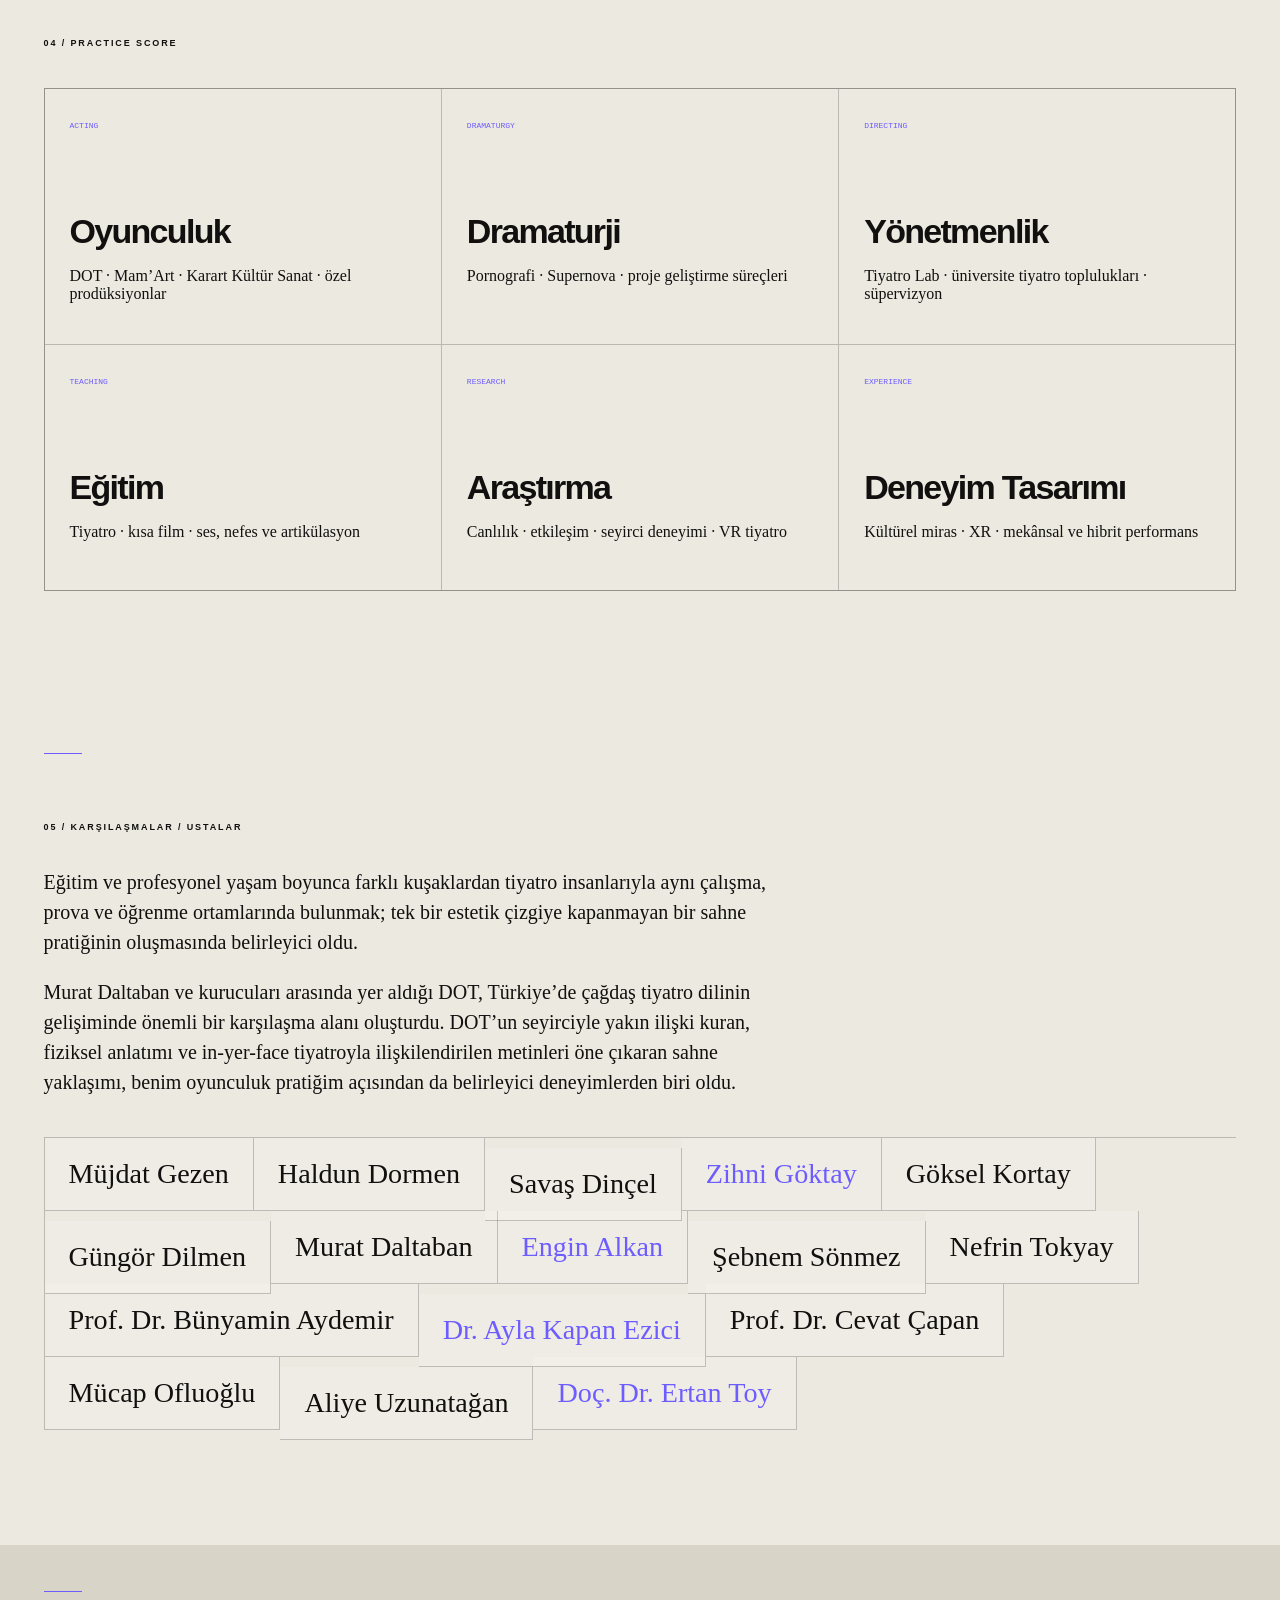
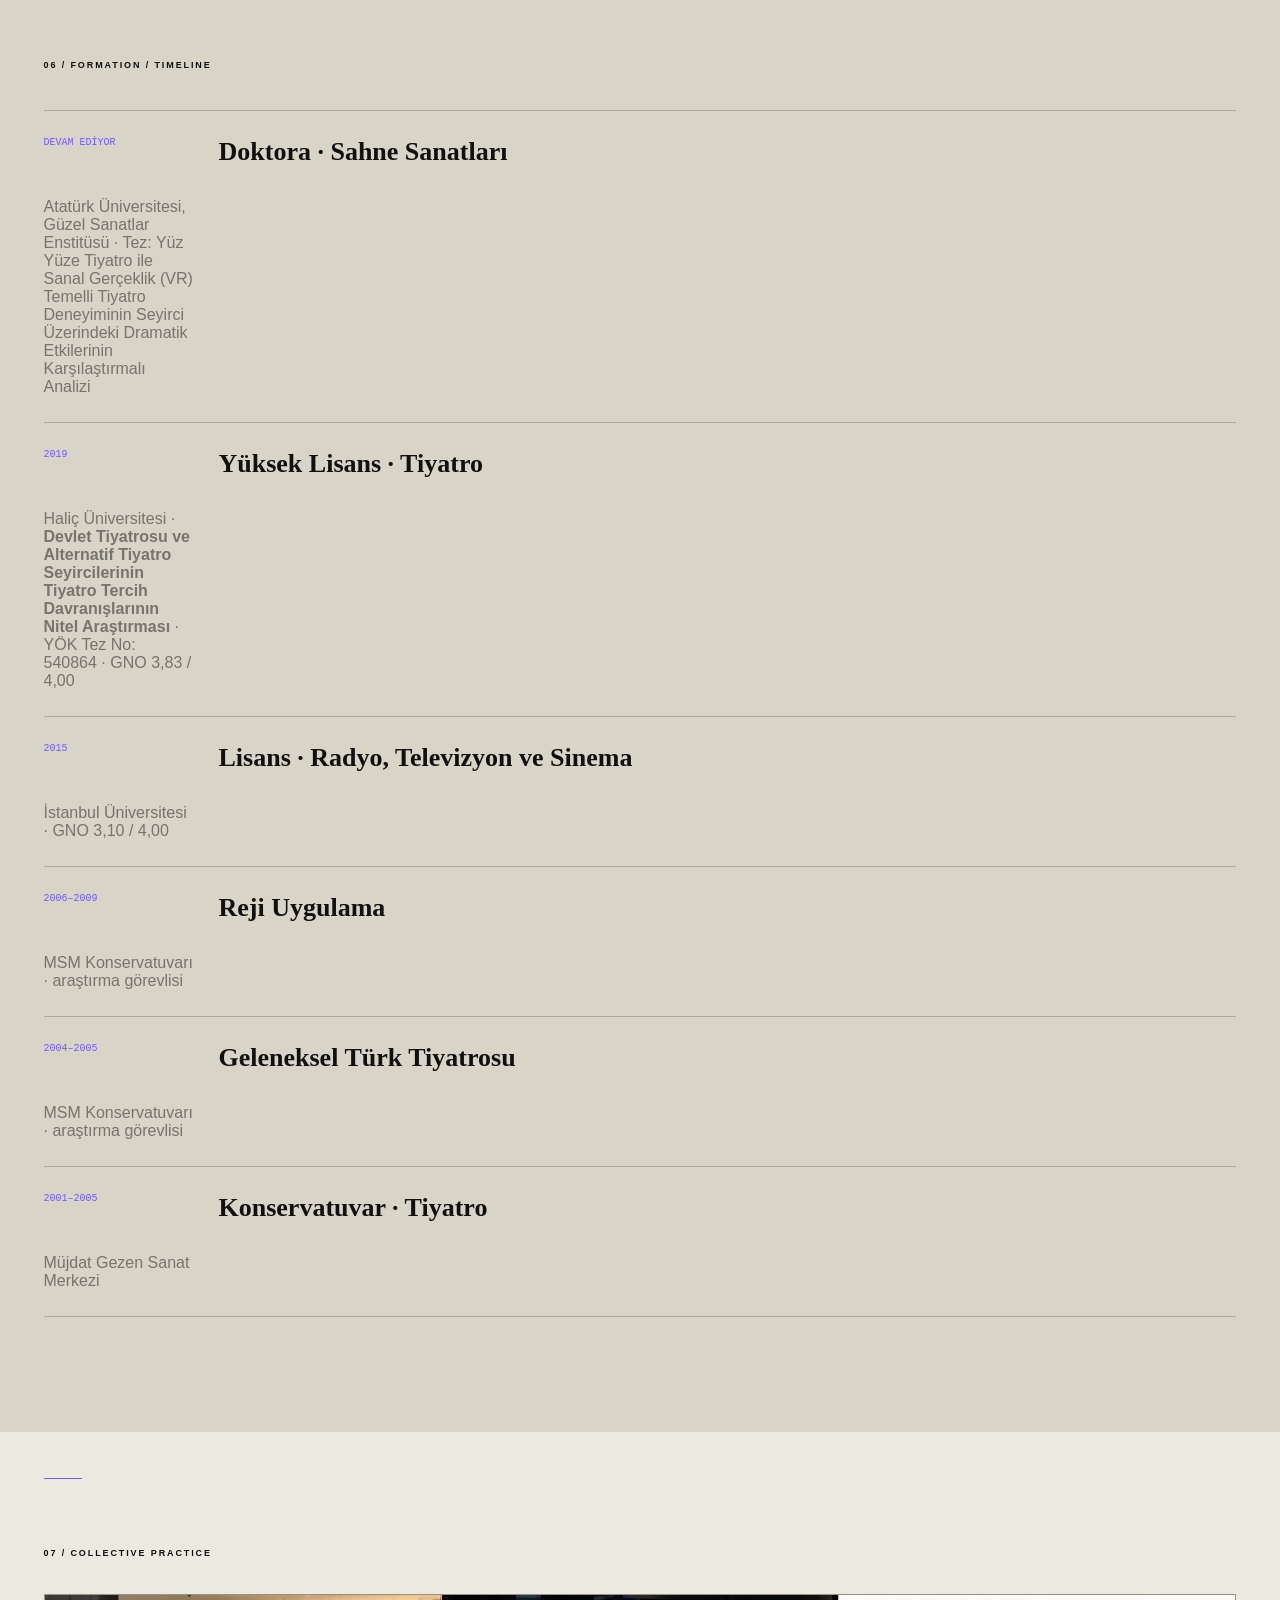
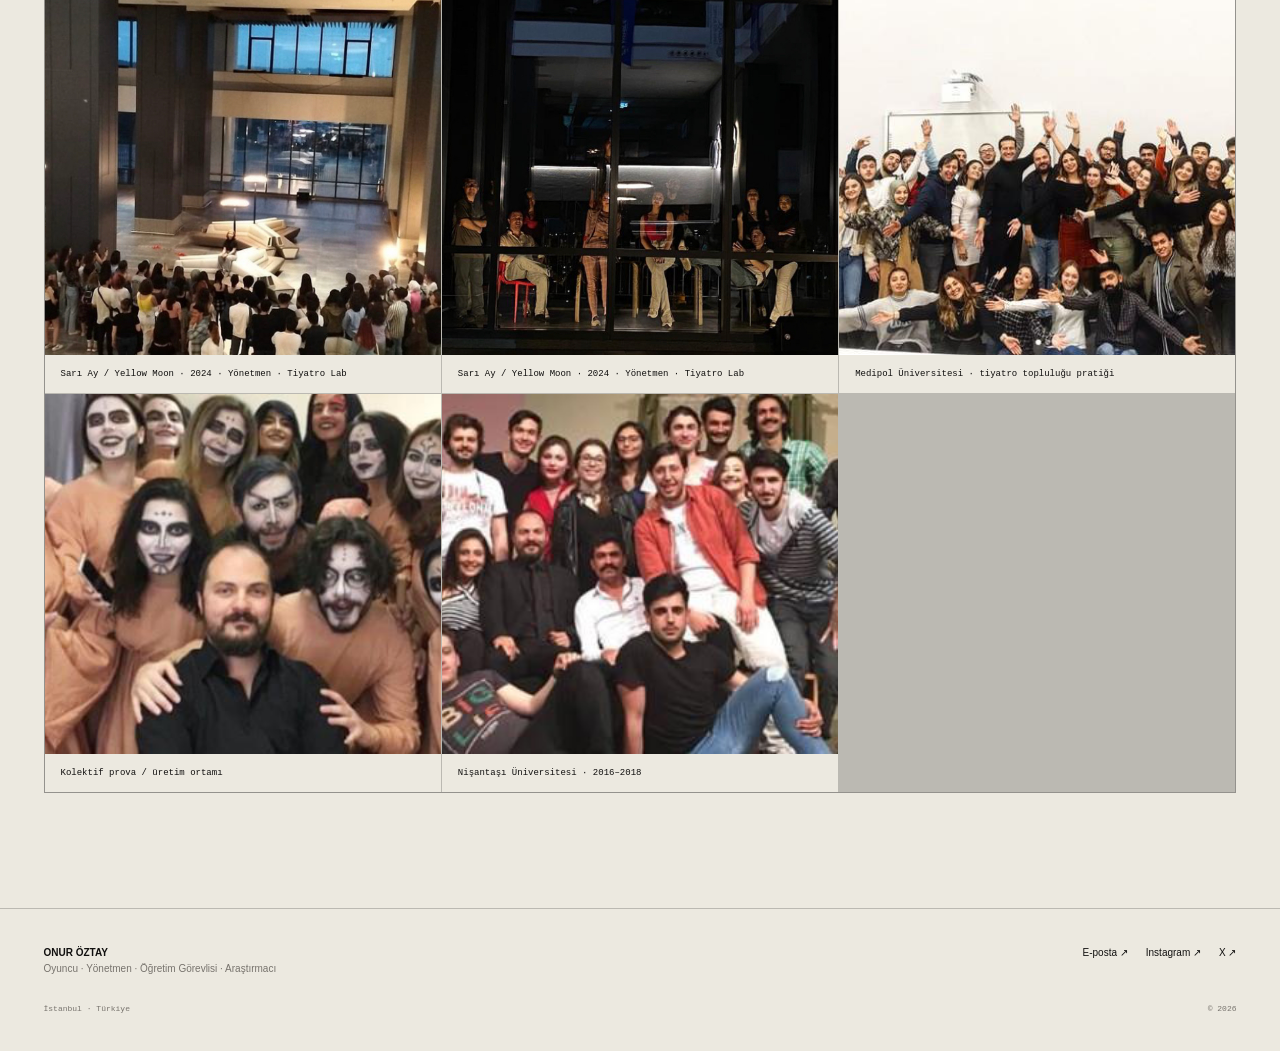
